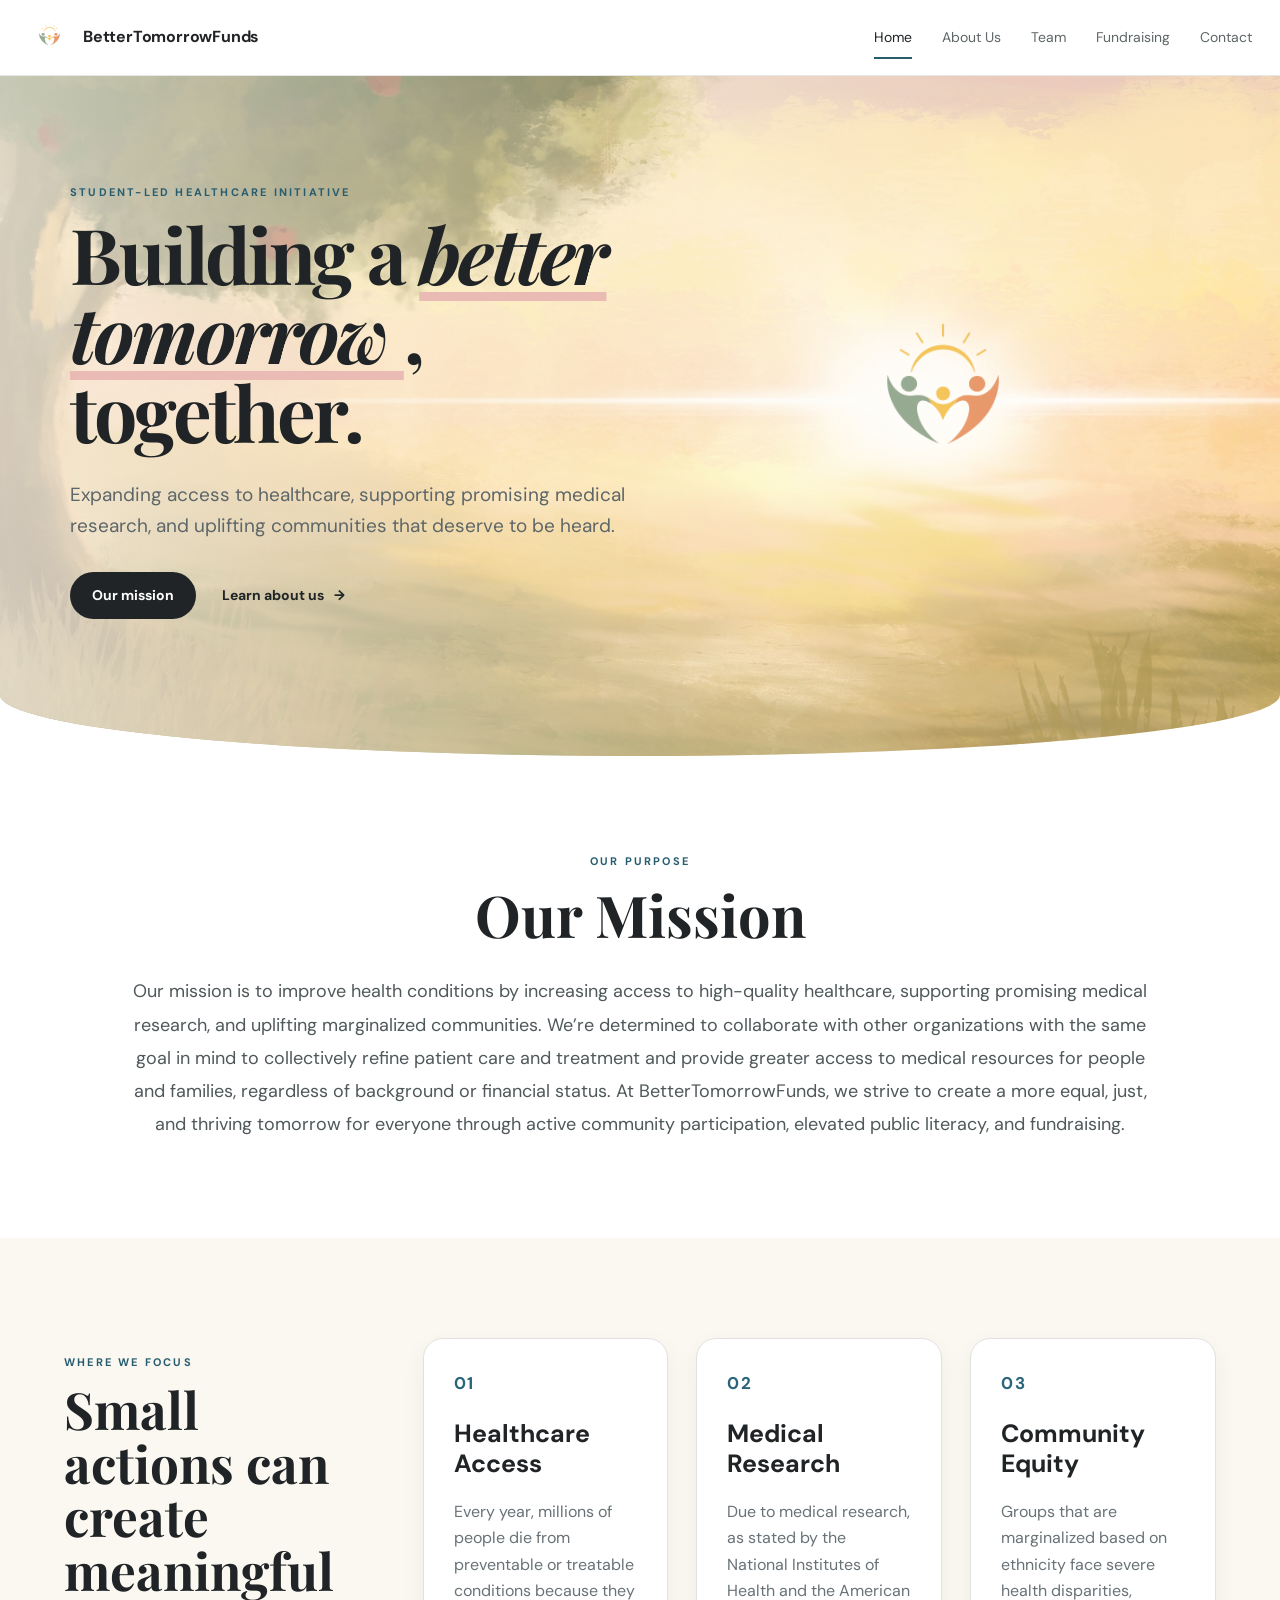
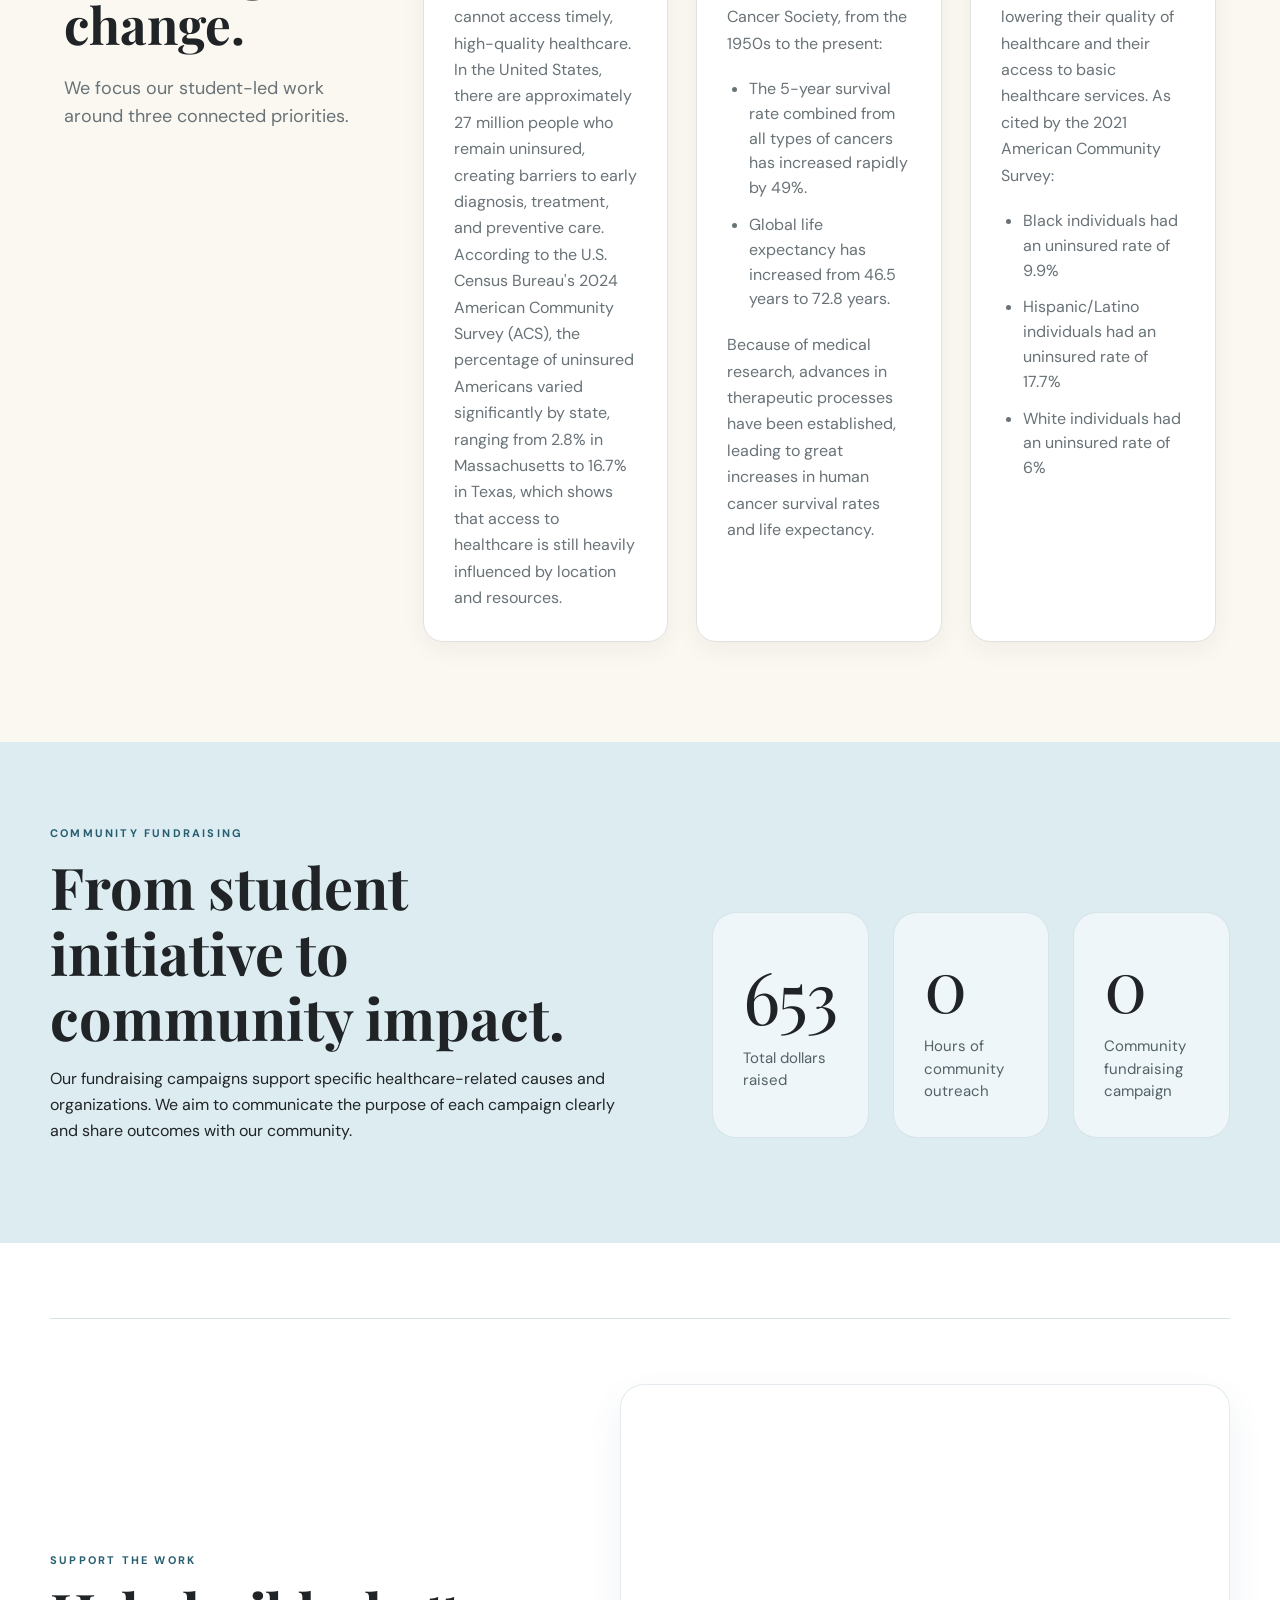
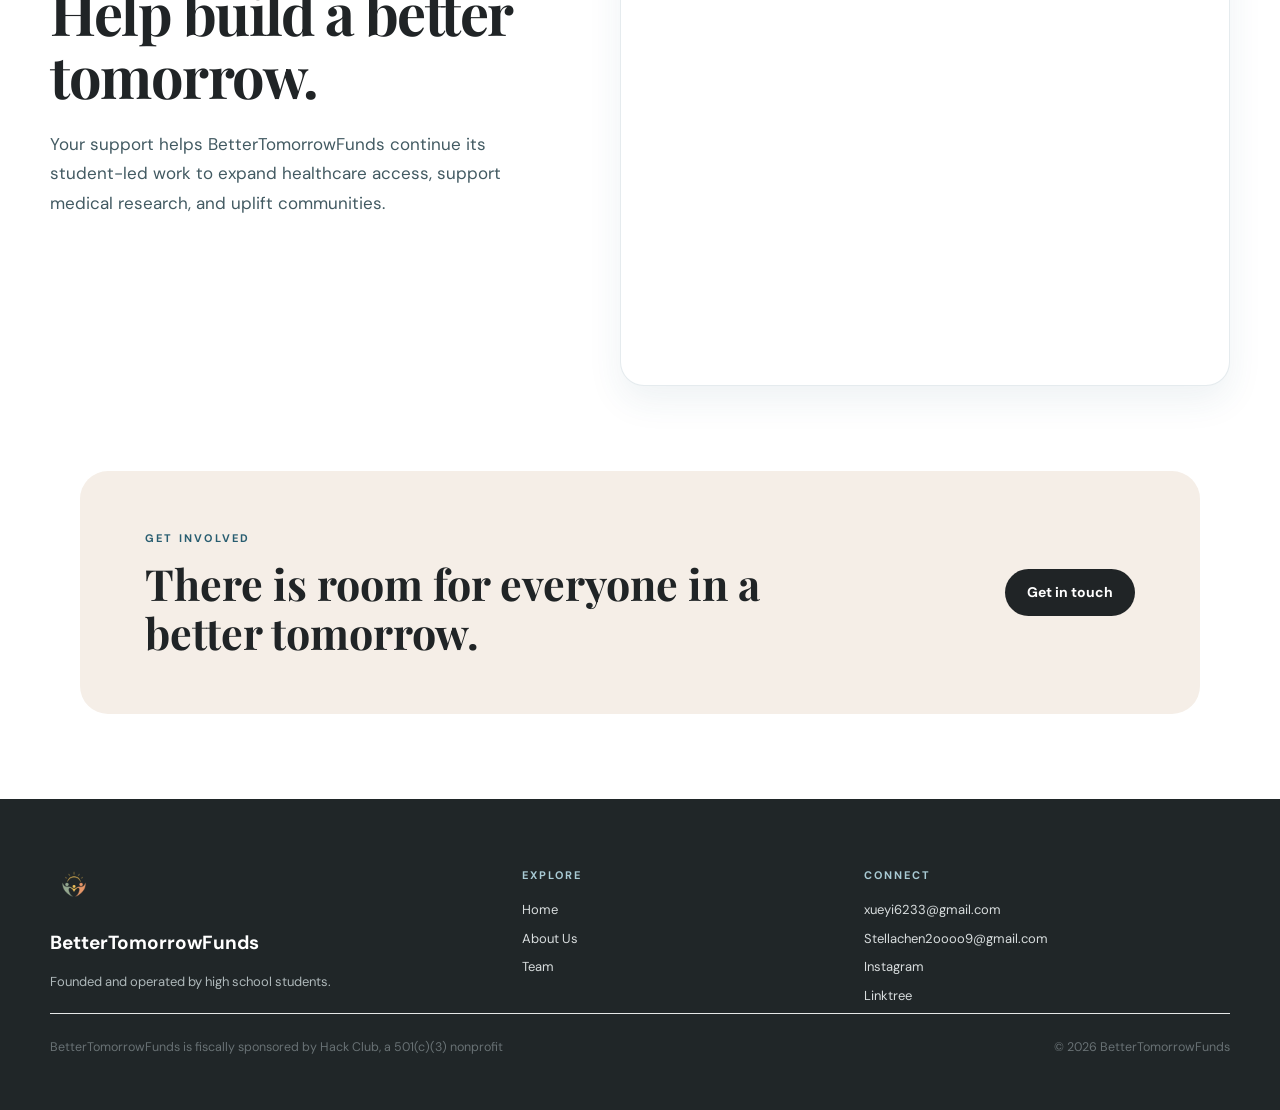
==== index.html @ f4ccc435 "Update index.html" ====
<!doctype html>
<html lang="en">
<head>
<!-- =========================================
     BETTERTOMORROWFUNDS — SEO
     ========================================= -->

<!-- Basic SEO -->
<title>BetterTomorrowFunds | Student-Led Healthcare Initiative</title>

<meta
  name="description"
  content="BetterTomorrowFunds is a student-led healthcare initiative working to expand access to high-quality healthcare, support promising medical research, improve health education, and uplift underserved communities."
>

<meta name="robots" content="index, follow, max-image-preview:large, max-snippet:-1, max-video-preview:-1">

<meta name="author" content="BetterTomorrowFunds">
<meta name="publisher" content="BetterTomorrowFunds">
<meta name="application-name" content="BetterTomorrowFunds">

<link rel="canonical" href="https://bettertomorrowfunds.org/">

<!-- Language -->
<meta http-equiv="content-language" content="en-US">
<meta name="language" content="English">

<!-- =========================================
     OPEN GRAPH
     ========================================= -->

<meta property="og:type" content="website">
<meta property="og:site_name" content="BetterTomorrowFunds">
<meta property="og:title" content="BetterTomorrowFunds | Student-Led Healthcare Initiative">

<meta
  property="og:description"
  content="Expanding access to healthcare, supporting promising medical research, and uplifting communities that deserve to be heard."
>

<meta property="og:url" content="https://bettertomorrowfunds.org/">
<meta property="og:locale" content="en_US">

<!-- If you have a social preview image, replace this with its URL -->
<meta property="og:image" content="https://bettertomorrowfunds.org/og-image.jpg">
<meta property="og:image:alt" content="BetterTomorrowFunds — Student-Led Healthcare Initiative">

<!-- =========================================
     X / TWITTER
     ========================================= -->

<meta name="twitter:card" content="summary_large_image">

<meta
  name="twitter:title"
  content="BetterTomorrowFunds | Student-Led Healthcare Initiative"
>

<meta
  name="twitter:description"
  content="A student-led healthcare initiative expanding access to healthcare, supporting medical research, and uplifting underserved communities."
>

<meta
  name="twitter:image"
  content="https://bettertomorrowfunds.org/og-image.jpg"
>

<meta
  name="twitter:image:alt"
  content="BetterTomorrowFunds — Student-Led Healthcare Initiative"
>

<!-- =========================================
     STRUCTURED DATA — ORGANIZATION
     ========================================= -->

<script type="application/ld+json">
{
  "@context": "https://schema.org",
  "@type": "NGO",
  "@id": "https://bettertomorrowfunds.org/#organization",
  "name": "BetterTomorrowFunds",
  "url": "https://bettertomorrowfunds.org/",
  "description": "BetterTomorrowFunds is a student-led healthcare initiative working to expand access to high-quality healthcare, support promising medical research, improve health education, and uplift underserved communities.",
  "areaServed": "Worldwide",
  "knowsAbout": [
    "Healthcare",
    "Healthcare Access",
    "Medical Research",
    "Health Education",
    "Public Health",
    "Community Health",
    "Health Equity"
  ]
}
</script>

<!-- =========================================
     STRUCTURED DATA — WEBSITE
     ========================================= -->

<script type="application/ld+json">
{
  "@context": "https://schema.org",
  "@type": "WebSite",
  "@id": "https://bettertomorrowfunds.org/#website",
  "name": "BetterTomorrowFunds",
  "url": "https://bettertomorrowfunds.org/",
  "description": "BetterTomorrowFunds — a student-led healthcare initiative.",
  "publisher": {
    "@id": "https://bettertomorrowfunds.org/#organization"
  },
  "inLanguage": "en-US"
}
</script>

<!-- =========================================
     STRUCTURED DATA — WEBPAGE
     ========================================= -->

<script type="application/ld+json">
{
  "@context": "https://schema.org",
  "@type": "WebPage",
  "@id": "https://bettertomorrowfunds.org/#webpage",
  "url": "https://bettertomorrowfunds.org/",
  "name": "BetterTomorrowFunds | Student-Led Healthcare Initiative",
  "description": "BetterTomorrowFunds is a student-led healthcare initiative working to expand access to high-quality healthcare, support promising medical research, improve health education, and uplift underserved communities.",
  "isPartOf": {
    "@id": "https://bettertomorrowfunds.org/#website"
  },
  "about": {
    "@id": "https://bettertomorrowfunds.org/#organization"
  },
  "inLanguage": "en-US"
}
</script>
  <meta charset="utf-8">

  <meta
    name="viewport"
    content="width=device-width,initial-scale=1"
  >

  <title>BetterTomorrowFunds | Home</title>

  <meta
    name="description"
    content="BetterTomorrowFunds is a student-led healthcare initiative improving access to healthcare, supporting medical research, and uplifting underserved communities."
  >

  <link rel="icon" href="assets/logo.png">

  <link
    rel="preconnect"
    href="https://fonts.googleapis.com"
  >

  <link
    rel="preconnect"
    href="https://fonts.googleapis.com"
    crossorigin
  >

  <link
    href="https://fonts.googleapis.com/css2?family=DM+Sans:wght@400;500;600;700&family=Playfair+Display:wght@600;700&display=swap"
    rel="stylesheet"
  >

  <link
    rel="stylesheet"
    href="style.css"
  >

</head>


<body>


<!-- =====================================================
     HEADER
===================================================== -->

<header class="header">

  <div class="nav-shell">

    <a
      class="brand"
      href="index.html"
    >

      <img
        src="assets/logo.png"
        alt="BetterTomorrowFunds logo"
      >

      <span>
        BetterTomorrowFunds
      </span>

    </a>


    <button
      class="menu"
      aria-label="Open menu"
      aria-expanded="false"
    >
      ☰
    </button>


    <nav class="nav">

      <a
        class="active"
        href="index.html"
      >
        Home
      </a>

      <a href="about-us/">
        About Us
      </a>

      <a href="team/">
        Team
      </a>

      <a href="#fundraising">
        Fundraising
      </a>

      <a href="#contact">
        Contact
      </a>

    </nav>

  </div>

</header>



<!-- =====================================================
     MAIN
===================================================== -->

<main>


  <!-- ===================================================
       HERO
  ==================================================== -->

  <section class="home-hero">

    <div class="hero-copy">

      <p class="kicker">
        STUDENT-LED HEALTHCARE INITIATIVE
      </p>

      <h1>

        Building a
        <span>
          better tomorrow
        </span>,
        together.

      </h1>


      <p class="hero-lead">

        Expanding access to healthcare, supporting promising
        medical research, and uplifting communities that
        deserve to be heard.

      </p>


      <div class="hero-actions">

        <a
          class="btn btn-dark"
          href="#mission"
        >
          Our mission
        </a>


        <a
          class="text-link"
          href="about-us/"
        >

          Learn about us

          <span>
            →
          </span>

        </a>

      </div>

    </div>



    <div class="hero-art">

      <img
        src="assets/logo.png"
        alt="BetterTomorrowFunds logo"
      >

    </div>

  </section>



  <!-- ===================================================
       MISSION
  ==================================================== -->

  <section
    id="mission"
    class="mission section"
  >

    <div class="section-heading">

      <p class="kicker">
        OUR PURPOSE
      </p>

      <h2>
        Our Mission
      </h2>

    </div>


    <p class="mission-copy">

      Our mission is to improve health conditions by increasing
      access to high-quality healthcare, supporting promising
      medical research, and uplifting marginalized communities.
      We’re determined to collaborate with other organizations
      with the same goal in mind to collectively refine patient
      care and treatment and provide greater access to medical
      resources for people and families, regardless of background
      or financial status. At BetterTomorrowFunds, we strive to
      create a more equal, just, and thriving tomorrow for
      everyone through active community participation, elevated
      public literacy, and fundraising.

    </p>

  </section>



  <!-- ===================================================
       AREAS OF FOCUS
  ==================================================== -->

  <section class="focus section">


    <div class="focus-intro">

      <p class="kicker">
        WHERE WE FOCUS
      </p>

      <h2>
        Small actions can create meaningful change.
      </h2>

      <p>
        We focus our student-led work around three
        connected priorities.
      </p>

    </div>



    <div class="focus-grid">


      <!-- HEALTHCARE ACCESS -->

      <article class="focus-card">

        <div>

          <span>
            01
          </span>

          <h3>
            Healthcare Access
          </h3>

          <p>

            Every year, millions of people die from preventable
            or treatable conditions because they cannot access
            timely, high-quality healthcare. In the United States,
            there are approximately 27 million people who remain
            uninsured, creating barriers to early diagnosis,
            treatment, and preventive care. According to the
            U.S. Census Bureau's 2024 American Community Survey
            (ACS), the percentage of uninsured Americans varied
            significantly by state, ranging from 2.8% in
            Massachusetts to 16.7% in Texas, which shows that
            access to healthcare is still heavily influenced by
            location and resources.

          </p>

        </div>

      </article>



      <!-- MEDICAL RESEARCH -->

      <article class="focus-card">

        <div>

          <span>
            02
          </span>

          <h3>
            Medical Research
          </h3>

          <p>

            Due to medical research, as stated by the National
            Institutes of Health and the American Cancer Society,
            from the 1950s to the present:

          </p>


          <ul>

            <li>

              The 5-year survival rate combined from all types
              of cancers has increased rapidly by 49%.

            </li>


            <li>

              Global life expectancy has increased from
              46.5 years to 72.8 years.

            </li>

          </ul>


          <p>

            Because of medical research, advances in therapeutic
            processes have been established, leading to great
            increases in human cancer survival rates and life
            expectancy.

          </p>

        </div>

      </article>



      <!-- COMMUNITY EQUITY -->

      <article class="focus-card">

        <div>

          <span>
            03
          </span>

          <h3>
            Community Equity
          </h3>

          <p>

            Groups that are marginalized based on ethnicity face
            severe health disparities, lowering their quality of
            healthcare and their access to basic healthcare
            services. As cited by the 2021 American Community
            Survey:

          </p>


          <ul>

            <li>
              Black individuals had an uninsured rate of 9.9%
            </li>

            <li>
              Hispanic/Latino individuals had an uninsured rate
              of 17.7%
            </li>

            <li>
              White individuals had an uninsured rate of 6%
            </li>

          </ul>

        </div>

      </article>


    </div>

  </section>



  <!-- ===================================================
       FUNDRAISING
  ==================================================== -->

  <section
    id="fundraising"
    class="fundraising"
  >


    <div class="fundraising-inner">


      <!-- FUNDRAISING TEXT -->

      <div class="fundraising-copy">

        <p class="kicker">
          COMMUNITY FUNDRAISING
        </p>


        <h2>
          From student initiative to community impact.
        </h2>


        <p>

          Our fundraising campaigns support specific
          healthcare-related causes and organizations. We aim to
          communicate the purpose of each campaign clearly and
          share outcomes with our community.

        </p>

      </div>



      <!-- FUNDRAISING STATS -->

      <div class="fundraising-stats">


        <!-- =================================================
             STAT 1
        ================================================== -->

        <div class="fundraising-stat">

          <div class="stat-number">

            <span
              class="counter"
              data-target="820"
              data-decimals="0"
            >
              0
            </span>

          </div>


          <p>
            Total dollars raised
          </p>

        </div>



        <!-- =================================================
             STAT 2
        ================================================== -->

        <div class="fundraising-stat">

          <div class="stat-number">

            <span
              class="counter"
              data-target="13.5"
              data-decimals="1"
            >
              0
            </span>

          </div>


          <p>
            Hours of community outreach
          </p>

        </div>



        <!-- =================================================
             STAT 3
        ================================================== -->

        <div class="fundraising-stat">

          <div class="stat-number">

            <span
              class="counter"
              data-target="2"
              data-decimals="0"
            >
              0
            </span>

          </div>


          <p>
            Community fundraising campaign
          </p>

        </div>


      </div>

    </div>

      </section>
    <div class="donation-area">
    
      <div class="donation-copy">
    
        <p class="kicker">
          SUPPORT THE WORK
        </p>
    
        <h2>
          Help build a better tomorrow.
        </h2>
    
        <p>
          Your support helps BetterTomorrowFunds continue its
          student-led work to expand healthcare access, support
          medical research, and uplift communities.
        </p>
    
      </div>
    
      <div class="donation-frame">
    
        <iframe
          src="https://hcb.hackclub.com/donations/start/bettertomorrowfunds"
          name="donateFrame"
          title="Donate to BetterTomorrowFunds"
          scrolling="yes"
          frameborder="0"
          allowfullscreen
        ></iframe>
    
      </div>
    
    </div>


  <!-- ===================================================
       GET INVOLVED
  ==================================================== -->

  <section class="closing section">

    <div class="closing-box">


      <div>

        <p class="kicker">
          GET INVOLVED
        </p>


        <h2>
          There is room for everyone in a better tomorrow.
        </h2>

      </div>


      <a
        class="btn btn-dark"
        href="mailto:xueyi6233@gmail.com"
      >
        Get in touch
      </a>


    </div>

  </section>


</main>



<!-- =====================================================
     FOOTER
===================================================== -->

<footer
  id="contact"
  class="footer"
>


  <div class="footer-top">


    <!-- BRAND -->

    <div class="footer-brand">

      <img
        src="assets/logo.png"
        alt="BetterTomorrowFunds logo"
      >


      <h3>
        BetterTomorrowFunds
      </h3>


      <p>
        Founded and operated by high school students.
      </p>

    </div>



    <!-- EXPLORE -->

    <div>

      <h4>
        Explore
      </h4>


      <a href="index.html">
        Home
      </a>


      <a href="about-us/">
        About Us
      </a>


      <a href="team/">
        Team
      </a>

    </div>



    <!-- CONNECT -->

    <div>

      <h4>
        Connect
      </h4>


      <a href="mailto:xueyi6233@gmail.com">
        xueyi6233@gmail.com
      </a>


      <a href="mailto:Stellachen2oooo9@gmail.com">
        Stellachen2oooo9@gmail.com
      </a>


      <a
        href="https://www.instagram.com/bettertomorrowfunds/"
        target="_blank"
        rel="noopener"
      >
        Instagram
      </a>


      <a
        href="https://linktr.ee/BetterTomorrowFunds"
        target="_blank"
        rel="noopener"
      >
        Linktree
      </a>

    </div>


  </div>



  <!-- FOOTER BOTTOM -->

  <div class="footer-bottom">


    <p>

      BetterTomorrowFunds is fiscally sponsored by Hack Club, a 501(c)(3) nonprofit

    </p>


    <span>

      © <span id="year"></span>
      BetterTomorrowFunds

    </span>


  </div>

</footer>



<script src="script.js"></script>


</body>
</html>
---- style.css ----
/* =========================================================
   BETTER TOMORROW FUNDS
   MAIN SITE STYLES
   ========================================================= */

* {
  box-sizing: border-box;
}

html {
  scroll-behavior: smooth;
}

body {
  margin: 0;
  color: #202426;
  background: #fff;
  font-family: "DM Sans", Arial, sans-serif;
  line-height: 1.65;
}

a {
  color: inherit;
}

img {
  max-width: 100%;
  display: block;
}

:root {
  --ink: #202426;
  --blue: #dcecf1;
  --blue2: #4f879a;
  --blue3: #285d70;
  --cream: #faf8f1;
  --pink: #eabbb4;
  --yellow: #efe18a;
  --line: #e5e8e8;
  --muted: #687174;
  --max: 1180px;
}


/* =========================================================
   HEADER
   ========================================================= */

.header {
  height: 76px;
  background: rgba(255, 255, 255, 0.97);
  border-bottom: 1px solid var(--line);
  position: sticky;
  top: 0;
  z-index: 20;
  backdrop-filter: blur(10px);
}

.nav-shell {
  max-width: 1280px;
  height: 100%;
  margin: auto;
  padding: 0 28px;
  display: flex;
  align-items: center;
  justify-content: space-between;
}

.brand {
  text-decoration: none;
  display: flex;
  align-items: center;
  gap: 12px;
  font-weight: 700;
  letter-spacing: -0.2px;
}

.brand img {
  width: 43px;
  height: 43px;
  object-fit: contain;
}

.nav {
  display: flex;
  gap: 30px;
  align-items: center;
}

.nav a {
  text-decoration: none;
  font-size: 14px;
  color: #5e6668;
  padding: 28px 0;
  position: relative;
}

.nav a:hover,
.nav a.active {
  color: var(--ink);
}

.nav a.active:after {
  content: "";
  position: absolute;
  left: 0;
  right: 0;
  bottom: 18px;
  height: 2px;
  background: var(--blue3);
}

.menu {
  display: none;
  border: 0;
  background: transparent;
  font-size: 25px;
}


/* =========================================================
   GENERAL SECTIONS
   ========================================================= */

.section {
  max-width: var(--max);
  margin: auto;
  padding: 96px 30px;
}

.kicker {
  font-size: 11px;
  letter-spacing: 2.2px;
  font-weight: 700;
  color: var(--blue3);
  margin: 0 0 12px;
}


/* =========================================================
   HOMEPAGE HERO
   FULL-WIDTH IMAGE BACKGROUND + CURVED BOTTOM
   ========================================================= */

.home-hero {
  width: 100%;
  max-width: none;
  margin: 0;

  min-height: 680px;

  padding: 105px max(30px, calc((100vw - 1280px) / 2 + 70px)) 135px;

  display: grid;
  grid-template-columns: 1.02fr 0.98fr;

  align-items: center;
  gap: 50px;

  position: relative;
  overflow: hidden;

  background-color: #e9dcae;
  background-image: url("assets/IMG_2984.JPG");
  background-size: cover;
  background-position: center 42%;
  background-repeat: no-repeat;
  background-attachment: scroll;

  border-radius:
    0 0 50% 50% /
    0 0 9% 9%;

  opacity: 0;
  transform: translateY(30px);

  animation:
    homeHeroReveal 1s cubic-bezier(0.22, 1, 0.36, 1)
    forwards;
}

.home-hero::before {
  content: "";

  position: absolute;
  inset: 0;

  background:
    linear-gradient(
      90deg,
      rgba(250, 248, 241, 0.72) 0%,
      rgba(250, 248, 241, 0.40) 43%,
      rgba(250, 248, 241, 0.08) 76%,
      rgba(250, 248, 241, 0.02) 100%
    );

  pointer-events: none;
  z-index: 0;
}

.home-hero > * {
  position: relative;
  z-index: 1;
}

.hero-copy h1 {
  font-family: "Playfair Display", Georgia, serif;
  font-size: clamp(52px, 6vw, 82px);
  line-height: 1.03;
  letter-spacing: -2.8px;
  margin: 0;
  max-width: 720px;
}

.hero-copy h1 span {
  font-style: italic;
  text-decoration: underline;
  text-decoration-color: var(--pink);
  text-decoration-thickness: 9px;
  text-underline-offset: 7px;
}

.hero-lead {
  font-size: 19px;
  color: #5d6668;
  max-width: 620px;
  margin: 28px 0 30px;
}

.hero-actions {
  display: flex;
  gap: 26px;
  align-items: center;
}

.btn {
  display: inline-block;
  text-decoration: none;
  border-radius: 999px;
  padding: 12px 22px;
  font-size: 14px;
  font-weight: 700;

  transition:
    transform 0.25s ease,
    background 0.25s ease,
    box-shadow 0.25s ease;
}

.btn-dark {
  background: var(--ink);
  color: #fff;
}

.btn-dark:hover {
  transform: translateY(-3px);
  background: #000;

  box-shadow:
    0 10px 25px rgba(0, 0, 0, 0.15);
}

.text-link {
  text-decoration: none;
  font-size: 14px;
  font-weight: 700;
  transition: opacity 0.2s ease;
}

.text-link:hover {
  opacity: 0.65;
}

.text-link span {
  margin-left: 7px;
}


/* =========================================================
   HOMEPAGE HERO LOGO
   ========================================================= */

.hero-art {
  height: 420px;
  position: relative;

  background: transparent;

  border-radius: 0;
  overflow: visible;

  display: flex;
  align-items: center;
  justify-content: center;

  animation:
    heroArtReveal 1.2s cubic-bezier(0.22, 1, 0.36, 1)
    0.15s both;
}

.hero-art img {
  width: 230px;
  height: 230px;
  object-fit: contain;

  animation:
    logoFloat 5s ease-in-out infinite,
    logoReveal 1.2s cubic-bezier(0.22, 1, 0.36, 1)
    0.35s both;
}


/* =========================================================
   MISSION
   ========================================================= */

.mission {
  text-align: center;
}

.section-heading h2,
.focus h2,
.fundraising h2,
.closing h2,
.logo-meaning h2,
.transparency h2,
.team-card h2 {
  font-family: "Playfair Display", Georgia, serif;
  line-height: 1.13;
  font-size: clamp(39px, 4.5vw, 58px);
  margin: 0;
}

.mission-copy {
  max-width: 1030px;
  margin: 28px auto 0;
  font-size: 18px;
  line-height: 1.85;
  color: #4f585a;
}


/* =========================================================
   HOMEPAGE SCROLL REVEAL
   ========================================================= */

.home-page .mission,
.home-page .focus-intro,
.home-page .focus-card,
.home-page .fundraising,
.home-page .closing {
  opacity: 0;
  transform: translateY(45px);

  transition:
    opacity 0.9s ease,
    transform 0.9s cubic-bezier(0.22, 1, 0.36, 1);
}

.home-page .mission.visible,
.home-page .focus-intro.visible,
.home-page .focus-card.visible,
.home-page .fundraising.visible,
.home-page .closing.visible {
  opacity: 1;
  transform: translateY(0);
}


/* =========================================================
   WHERE WE FOCUS
   ========================================================= */

.focus {
  max-width: none;
  background: var(--cream);

  display: grid;
  grid-template-columns: 0.8fr 2.2fr;
  gap: 70px;
  align-items: start;

  padding: 100px 5vw;
}

.focus-intro {
  max-width: 360px;
  padding-top: 15px;
}

.focus-intro h2 {
  margin: 12px 0 22px;

  font-family: "Playfair Display", serif;

  font-size: clamp(42px, 4vw, 64px);

  line-height: 1.05;

  color: #202426;
}

.focus-intro p:last-child {
  font-size: 18px;
  line-height: 1.6;
  color: #687277;
}


/* =========================================================
   THREE HORIZONTAL CARDS
   ========================================================= */

.focus-grid {
  display: grid;

  grid-template-columns:
    repeat(3, minmax(0, 1fr));

  gap: 28px;

  width: 100%;
}

.focus-card {
  background: #ffffff;

  border: 1px solid #e1e2df;

  border-radius: 20px;

  padding: 30px;

  min-height: 500px;

  box-shadow:
    0 8px 25px rgba(30, 40, 45, 0.05);

  transition:
    transform 0.35s ease,
    box-shadow 0.35s ease;
}

.focus-card:hover {
  transform: translateY(-7px);

  box-shadow:
    0 18px 40px rgba(30, 40, 45, 0.1);
}

.focus-card > div {
  height: 100%;
}

.focus-card > div > span {
  display: block;

  margin-bottom: 22px;

  font-size: 17px;

  font-weight: 700;

  letter-spacing: 0.08em;

  color: #28657a;
}

.focus-card h3 {
  margin: 0 0 20px;

  font-size: 25px;

  line-height: 1.2;

  color: #202426;
}

.focus-card p {
  margin: 0;

  font-size: 16px;

  line-height: 1.65;

  color: #687277;
}

.focus-card ul {
  margin: 20px 0;

  padding-left: 22px;
}

.focus-card li {
  margin-bottom: 12px;

  font-size: 16px;

  line-height: 1.55;

  color: #687277;
}


/* =========================================================
   FUNDRAISING
   ========================================================= */

.fundraising {
  background: var(--blue);

  padding: 82px 30px;

  position: relative;
  overflow: hidden;
}

.fundraising-inner {
  max-width: 1180px;

  margin: auto;

  display: grid;

  grid-template-columns: 1.05fr 0.95fr;

  gap: 90px;

  align-items: center;
}

.fundraising h2 {
  max-width: 650px;
}

.fundraising-inner > p {
  font-size: 18px;

  color: #425a62;

  max-width: 560px;
}


/* =========================================================
   FUNDRAISING STATS
   ========================================================= */

.fundraising-stats {
  max-width: 1180px;

  margin: 65px auto 0;

  display: grid;

  grid-template-columns:
    repeat(3, minmax(0, 1fr));

  gap: 24px;

  opacity: 1;
  transform: none;
}


/* =========================================================
   INDIVIDUAL FUNDRAISING STAT
   ========================================================= */

.fundraising-stat {
  background: rgba(255, 255, 255, 0.55);

  border: 1px solid rgba(40, 93, 112, 0.12);

  border-radius: 24px;

  padding: 34px 30px;

  min-width: 0;
  min-height: 170px;

  display: flex;
  flex-direction: column;
  justify-content: center;

  opacity: 1;
  transform: translateY(0);

  transition:
    opacity 0.8s ease,
    transform 0.8s cubic-bezier(0.22, 1, 0.36, 1),
    background 0.3s ease,
    box-shadow 0.3s ease;
}

.fundraising-stat:hover {
  transform: translateY(-5px);

  background: rgba(255, 255, 255, 0.82);

  box-shadow:
    0 15px 35px rgba(40, 93, 112, 0.08);
}


/* =========================================================
   FUNDRAISING STAT REVEAL
   ========================================================= */

.fundraising.visible .fundraising-stats {
  opacity: 1;
  transform: translateY(0);
}

.fundraising.visible .fundraising-stat:nth-child(1) {
  transition-delay: 0.05s;
}

.fundraising.visible .fundraising-stat:nth-child(2) {
  transition-delay: 0.15s;
}

.fundraising.visible .fundraising-stat:nth-child(3) {
  transition-delay: 0.25s;
}


/* =========================================================
   FUNDRAISING NUMBER
   ========================================================= */

.stat-number {
  display: block;

  font-family:
    "Playfair Display",
    Georgia,
    serif;

  font-size:
    clamp(48px, 6vw, 72px);

  line-height: 1;

  letter-spacing: -2px;

  color: var(--ink);

  margin-bottom: 16px;

  font-variant-numeric: tabular-nums;
}


/* =========================================================
   FUNDRAISING LABEL
   ========================================================= */

.fundraising-stat p {
  margin: 0;

  max-width: 230px;

  font-size: 15px;

  line-height: 1.5;

  color: #526267;
}


/* =========================================================
   CLOSING
   ========================================================= */

.closing {
  padding-top: 85px;

  padding-bottom: 85px;
}

.closing-box {
  background: #f5eee7;

  border-radius: 28px;

  padding: 58px 65px;

  display: flex;

  justify-content: space-between;

  align-items: center;

  gap: 40px;
}

.closing h2 {
  font-size: 43px;

  max-width: 730px;
}


/* =========================================================
   FOOTER
   ========================================================= */

.footer {
  background: #202628;

  color: #fff;

  padding: 65px 30px 25px;
}

.footer-top {
  max-width: 1180px;

  margin: auto;

  display: grid;

  grid-template-columns:
    1.5fr 1fr 1.4fr;

  gap: 80px;
}

.footer-brand img {
  width: 48px;

  height: 48px;

  object-fit: contain;

  margin-bottom: 15px;
}

.footer h3 {
  font-size: 19px;

  margin: 0 0 5px;
}

.footer h4 {
  font-size: 11px;

  letter-spacing: 2px;

  text-transform: uppercase;

  color: #a9cbd5;

  margin: 2px 0 15px;
}

.footer p {
  color: #aeb8ba;

  font-size: 13px;

  max-width: 380px;
}

.footer a {
  display: block;

  text-decoration: none;

  color: #d8ddde;

  font-size: 13px;

  margin: 7px 0;
}

.footer a:hover {
  color: #fff;
}

/* =========================
   FOOTER BOTTOM
========================= */

.footer-bottom {
  width: 100%;
  max-width: var(--max);
  margin: 0 auto;
  padding: 24px 0 28px;
  border-top: 1px solid var(--line);

  display: flex;
  align-items: center;
  justify-content: space-between;
  gap: 24px;
}

.footer-bottom p,
.footer-bottom span {
  margin: 0;
  color: var(--muted);
  font-size: 0.78rem;
  line-height: 1.5;
}

.footer-bottom p {
  max-width: 600px;
}

.footer-bottom > span {
  text-align: right;
  white-space: nowrap;
}


/* =========================
   MOBILE
========================= */

@media (max-width: 700px) {
  .footer-bottom {
    flex-direction: column;
    align-items: center;
    text-align: center;
    gap: 10px;
    padding: 22px 20px 26px;
  }

  .footer-bottom p {
    max-width: 100%;
  }

  .footer-bottom > span {
    text-align: center;
    white-space: normal;
  }
}


/* =========================================================
   ABOUT US
   ========================================================= */

.about-heading {
  max-width: 1180px;

  margin: auto;

  min-height: 350px;

  padding: 75px 30px;

  display: flex;

  justify-content: space-between;

  align-items: center;

  background: var(--blue);

  border-radius:
    0 0 34px 34px;
}

.about-heading h1 {
  font-family:
    "Playfair Display",
    Georgia,
    serif;

  font-size:
    clamp(48px, 6vw, 76px);

  line-height: 1.05;

  margin: 0;

  max-width: 700px;
}

.about-heading img {
  width: 190px;

  height: 190px;

  object-fit: contain;

  margin-right: 70px;
}

.about-intro {
  text-align: center;

  padding-top: 82px;

  padding-bottom: 82px;
}

.about-intro p {
  font-size: 21px;

  line-height: 1.8;

  max-width: 920px;

  margin: auto;
}

.logo-meaning {
  max-width: none;

  background: var(--cream);

  display: grid;

  grid-template-columns:
    440px 1fr;

  gap: 90px;

  align-items: center;

  padding-left:
    max(30px, calc((100vw - 1120px) / 2));

  padding-right:
    max(30px, calc((100vw - 1120px) / 2));
}

.logo-display {
  height: 400px;

  background: #fff;

  border-radius: 28px;

  display: grid;

  place-items: center;

  border: 1px solid #e9e7df;
}

.logo-display img {
  width: 250px;

  height: 250px;

  object-fit: contain;
}

.logo-meaning > div:last-child {
  max-width: 650px;
}

.logo-meaning p:last-child,
.transparency p {
  font-size: 17px;

  line-height: 1.85;

  color: #515a5c;
}

.transparency {
  max-width: 950px;
}

.transparency-label {
  display: inline-block;

  padding: 7px 13px;

  background: var(--pink);

  font-size: 10px;

  font-weight: 700;

  letter-spacing: 1.7px;

  margin-bottom: 15px;
}

.transparency p {
  max-width: 850px;
}


/* =========================================================
   TEAM
   ========================================================= */

.team {
  max-width: 950px;
}

.team-card {
  text-align: center;

  background: var(--cream);

  border-radius: 30px;

  padding: 70px 40px;
}

.team-card img {
  width: 120px;

  height: 120px;

  object-fit: contain;

  margin: 0 auto 20px;
}

.team-card p:not(.kicker) {
  max-width: 700px;

  margin: 20px auto;

  color: #5e6668;

  font-size: 18px;
}

.team-card .btn {
  margin-top: 10px;
}


/* =========================================================
   HOMEPAGE ANIMATIONS
   ========================================================= */

@keyframes homeHeroReveal {

  from {
    opacity: 0;

    transform: translateY(30px);
  }

  to {
    opacity: 1;

    transform: translateY(0);
  }

}

@keyframes heroArtReveal {

  from {
    opacity: 0;

    transform: scale(0.94);
  }

  to {
    opacity: 1;

    transform: scale(1);
  }

}

@keyframes logoReveal {

  from {
    opacity: 0;

    transform: scale(0.8);
  }

  to {
    opacity: 1;

    transform: scale(1);
  }

}

@keyframes logoFloat {

  0%,
  100% {
    transform: translateY(0);
  }

  50% {
    transform: translateY(-10px);
  }

}


/* =========================================================
   TABLET
   ========================================================= */

@media (max-width: 1050px) {

  .nav {
    display: none;

    position: absolute;

    left: 0;
    right: 0;

    top: 75px;

    background: #fff;

    padding:
      15px 25px 25px;

    box-shadow:
      0 15px 30px
      rgba(0, 0, 0, 0.08);

    flex-direction: column;

    align-items: flex-start;

    gap: 0;
  }

  .nav.open {
    display: flex;
  }

  .nav a {
    padding: 10px 0;
  }

  .nav a.active:after {
    bottom: 3px;
  }

  .menu {
    display: block;
  }


  .home-hero {
    grid-template-columns: 1fr;

    min-height: 720px;

    padding:
      80px 35px 125px;

    background-position: 44% center;
    background-size: cover;

    border-radius:
      0 0 50% 50% /
      0 0 7% 7%;
  }

  .home-hero::before {
    background:
      linear-gradient(
        180deg,
        rgba(250, 248, 241, 0.62) 0%,
        rgba(250, 248, 241, 0.30) 55%,
        rgba(250, 248, 241, 0.08) 100%
      );
  }

  .hero-art {
    height: 300px;
  }


  .focus {
    grid-template-columns: 1fr;

    gap: 45px;
  }

  .focus-intro {
    max-width: 600px;
  }

  .focus-grid {
    grid-template-columns:
      repeat(3, minmax(0, 1fr));
  }


  .fundraising-inner {
    grid-template-columns: 1fr;

    gap: 20px;
  }


  .fundraising-stats {
    margin-top: 55px;
  }


  .logo-meaning {
    grid-template-columns: 1fr;

    gap: 45px;
  }

  .logo-display {
    height: 330px;
  }

  .about-heading img {
    margin-right: 0;
  }


  .footer-top {
    grid-template-columns:
      1fr 1fr;

    gap: 45px;
  }

  .footer-brand {
    grid-column: 1 / -1;
  }

}


/* =========================================================
   MOBILE
   ========================================================= */

@media (max-width: 750px) {

  .focus {
    padding:
      75px 6vw;
  }

  .focus-grid {
    grid-template-columns: 1fr;

    gap: 20px;
  }

  .focus-card {
    min-height: auto;
  }


  .fundraising-stats {
    grid-template-columns: 1fr;

    gap: 0;

    margin-top: 45px;

    padding-top: 0;

    border-top: none;
  }

  .fundraising-stat {
    padding: 30px 0;

    border-right: none;

    border-bottom:
      1px solid rgba(40, 93, 112, 0.18);
  }

  .fundraising-stat:first-child {
    padding-top: 0;
  }

  .fundraising-stat:last-child {
    padding-bottom: 0;

    border-bottom: none;
  }

  .stat-number {
    font-size: 58px;
  }

}


/* =========================================================
   SMALL MOBILE
   ========================================================= */

@media (max-width: 600px) {

  .header {
    height: 68px;
  }

  .nav {
    top: 67px;
  }

  .nav-shell {
    padding:
      0 20px;
  }

  .brand {
    gap: 9px;
  }

  .brand img {
    width: 38px;

    height: 38px;
  }

  .brand span {
    font-size: 14px;
  }


  .home-hero {
    min-height: 720px;

    padding:
      65px 22px 125px;

    gap: 25px;

    background-position:
      40% center;
    background-size: cover;

    border-radius:
      0 0 50% 50% /
      0 0 5% 5%;
  }

  .home-hero::before {
    background:
      linear-gradient(
        180deg,
        rgba(250, 248, 241, 0.72) 0%,
        rgba(250, 248, 241, 0.42) 55%,
        rgba(250, 248, 241, 0.12) 100%
      );
  }

  .hero-copy h1 {
    font-size: 50px;
  }

  .hero-lead {
    font-size: 16px;
  }

  .hero-art {
    height: 250px;

    border-radius: 0;
  }

  .hero-art img {
    width: 180px;

    height: 180px;
  }


  .section {
    padding:
      68px 22px;
  }

  .mission-copy {
    font-size: 16px;
  }


  .focus {
    padding-left: 22px;

    padding-right: 22px;
  }

  .focus-grid {
    grid-template-columns: 1fr;
  }

  .focus-card {
    min-height: auto;
  }


  .fundraising {
    padding:
      68px 22px;
  }

  .fundraising-inner {
    gap: 18px;
  }

  .fundraising-stats {
    margin-top: 40px;
  }

  .stat-number {
    font-size: 52px;
  }

  .fundraising-stat p {
    font-size: 13px;
  }


  .closing-box {
    padding:
      38px 28px;

    display: block;
  }

  .closing h2 {
    font-size: 36px;
  }


  .about-heading {
    min-height: 300px;

    padding:
      55px 22px;
  }

  .about-heading img {
    width: 100px;

    height: 100px;
  }


  .about-intro p {
    font-size: 17px;
  }


  .logo-meaning {
    padding-left: 22px;

    padding-right: 22px;
  }

  .logo-display {
    height: 280px;
  }

  .logo-display img {
    width: 180px;

    height: 180px;
  }


  .footer-top {
    grid-template-columns: 1fr;

    gap: 35px;
  }

  .footer-bottom {
    display: block;
  }

  .footer-bottom span {
    display: block;

    margin-top: 12px;
  }


  .hero-actions {
    flex-wrap: wrap;
  }

}


/* =========================================================
   TEAM PAGE
   ========================================================= */


/* =========================================================
   TEAM HERO
   ========================================================= */

.team-hero {
  max-width: 1180px;
  min-height: 410px;
  margin: 0 auto;

  padding: 75px 65px;

  display: grid;
  grid-template-columns: 1.5fr 0.8fr;
  align-items: center;
  gap: 60px;

  background: var(--blue);

  border-radius: 0 0 34px 34px;
}

.team-hero-content {
  max-width: 680px;
}

.team-hero h1 {
  font-family: "Playfair Display", Georgia, serif;

  font-size: clamp(52px, 6vw, 76px);

  line-height: 1.05;

  letter-spacing: -2px;

  margin: 0 0 25px;
}

.team-hero-content > p:last-child {
  max-width: 650px;

  margin: 0;

  font-size: 19px;

  line-height: 1.75;

  color: #4f5d61;
}

.team-hero-art {
  height: 260px;

  display: flex;

  align-items: center;

  justify-content: center;
}

.team-hero-art img {
  width: 200px;
  height: 200px;

  object-fit: contain;
}


/* =========================================================
   TEAM MEMBERS SECTION
   ========================================================= */

.team-members {
  max-width: 1180px;

  padding-top: 100px;
  padding-bottom: 100px;
}

.team-members-heading {
  max-width: 650px;

  margin-bottom: 55px;
}

.team-members-heading h2 {
  font-family: "Playfair Display", Georgia, serif;

  font-size: clamp(40px, 4.5vw, 58px);

  line-height: 1.1;

  letter-spacing: -1.5px;

  margin: 0;
}


/* =========================================================
   TEAM GRID
   ========================================================= */

.team-grid {
  display: grid;

  grid-template-columns: repeat(2, minmax(0, 1fr));

  gap: 30px;
}


/* =========================================================
   TEAM MEMBER CARD
   ========================================================= */

.team-member {
  background: var(--cream);

  border: 1px solid #e7e5dd;

  border-radius: 26px;

  overflow: hidden;

  transition:
    transform 0.3s ease,
    box-shadow 0.3s ease;
}

.team-member:hover {
  transform: translateY(-6px);

  box-shadow:
    0 18px 40px rgba(30, 40, 45, 0.09);
}


/* =========================================================
   TEAM MEMBER PHOTO
   ========================================================= */

.team-member-photo {
  width: 100%;

  height: 390px;

  background: var(--blue);

  overflow: hidden;
}

.team-member-photo img {
  width: 100%;
  height: 100%;

  object-fit: cover;

  transition: transform 0.45s ease;
}

.team-member:hover .team-member-photo img {
  transform: scale(1.025);
}


/* =========================================================
   TEAM MEMBER INFORMATION
   ========================================================= */

.team-member-info {
  padding: 28px 30px 32px;
}

.team-member-info h3 {
  font-family: "Playfair Display", Georgia, serif;

  font-size: 31px;

  line-height: 1.15;

  margin: 0 0 8px;

  color: var(--ink);
}

.team-member-role {
  margin: 0;

  font-size: 13px;

  font-weight: 700;

  letter-spacing: 1.4px;

  text-transform: uppercase;

  color: var(--blue3);
}


/* =========================================================
   TEAM CLOSING
   ========================================================= */

.team-closing {
  padding-top: 0;
}

.team-closing-box {
  background: #f5eee7;

  border-radius: 28px;

  padding: 60px 65px;

  text-align: center;
}

.team-closing-box h2 {
  max-width: 800px;

  margin: 0 auto;

  font-family: "Playfair Display", Georgia, serif;

  font-size: clamp(35px, 4vw, 52px);

  line-height: 1.15;

  letter-spacing: -1px;
}


/* =========================================================
   TEAM PAGE TABLET
   ========================================================= */

@media (max-width: 900px) {

  .team-hero {
    grid-template-columns: 1fr;

    padding: 65px 45px;

    gap: 20px;
  }

  .team-hero-art {
    height: 180px;
  }

  .team-hero-art img {
    width: 150px;
    height: 150px;
  }

}


/* =========================================================
   TEAM PAGE MOBILE
   ========================================================= */

@media (max-width: 650px) {

  .team-hero {
    min-height: 0;

    padding: 55px 22px 45px;

    border-radius: 0 0 28px 28px;
  }

  .team-hero h1 {
    font-size: 52px;

    letter-spacing: -1.5px;
  }

  .team-hero-content > p:last-child {
    font-size: 16px;
  }

  .team-hero-art {
    height: 140px;
  }

  .team-hero-art img {
    width: 120px;
    height: 120px;
  }

  .team-members {
    padding-top: 70px;
    padding-bottom: 70px;
  }

  .team-members-heading {
    margin-bottom: 35px;
  }

  .team-grid {
    grid-template-columns: 1fr;

    gap: 22px;
  }

  .team-member-photo {
    height: 360px;
  }

  .team-member-info {
    padding: 24px;
  }

  .team-member-info h3 {
    font-size: 28px;
  }

  .team-closing-box {
    padding: 42px 25px;
  }

}


/* =========================================================
   TEAM PAGE REDUCED MOTION
   ========================================================= */

@media (prefers-reduced-motion: reduce) {

  .team-member,
  .team-member-photo img {
    transition: none;
  }

}


/* =========================================================
   ACCESSIBILITY
   ========================================================= */

@media (prefers-reduced-motion: reduce) {

  html {
    scroll-behavior: auto;
  }

  *,
  *::before,
  *::after {
    animation-duration: 0.01ms !important;

    animation-iteration-count: 1 !important;

    transition-duration: 0.01ms !important;
  }

  .home-page .mission,
  .home-page .focus-intro,
  .home-page .focus-card,
  .home-page .fundraising,
  .home-page .closing {
    opacity: 1;

    transform: none;
  }

}


/* =========================================================
   MOBILE OVERFLOW FIX
   ABOUT US + ALL PAGES
   ========================================================= */

html,
body {
  width: 100%;
  max-width: 100%;
  overflow-x: hidden;
}


/* =========================================================
   ABOUT US — MOBILE
   ========================================================= */

@media (max-width: 750px) {

  .about-heading,
  .about-intro,
  .logo-meaning,
  .transparency,
  .team,
  .team-members {
    width: 100%;
    max-width: 100%;
  }


  /* ABOUT HEADING */

  .about-heading {
    min-height: auto;
    padding: 55px 22px;
    display: flex;
    flex-direction: column;
    align-items: flex-start;
    justify-content: center;
    gap: 30px;
    overflow: hidden;
  }

  .about-heading > div {
    width: 100%;
    max-width: 100%;
    min-width: 0;
  }

  .about-heading h1 {
    width: 100%;
    max-width: 100%;
    font-size: clamp(46px, 12vw, 64px);
    overflow-wrap: break-word;
    word-break: normal;
  }

  .about-heading img {
    width: 110px;
    height: 110px;
    margin: 0;
    align-self: center;
  }


  /* ABOUT INTRO */

  .about-intro {
    padding: 65px 22px;
    text-align: center;
  }

  .about-intro p {
    width: 100%;
    max-width: 100%;
    font-size: 17px;
    line-height: 1.75;
    overflow-wrap: break-word;
  }


  /* LOGO MEANING */

  .logo-meaning {
    display: flex;
    flex-direction: column;
    gap: 35px;

    padding-left: 22px;
    padding-right: 22px;

    overflow: hidden;
  }

  .logo-meaning > * {
    width: 100%;
    max-width: 100%;
    min-width: 0;
  }

  .logo-display {
    width: 100%;
    max-width: 100%;
    height: 280px;
  }

  .logo-display img {
    max-width: 180px;
    width: 180px;
    height: 180px;
  }

  .logo-meaning > div:last-child {
    width: 100%;
    max-width: 100%;
    min-width: 0;
  }

  .logo-meaning h2 {
    width: 100%;
    max-width: 100%;
    font-size: clamp(36px, 9vw, 52px);
    overflow-wrap: break-word;
  }

  .logo-meaning p {
    max-width: 100%;
    overflow-wrap: break-word;
  }


  /* TRANSPARENCY */

  .transparency {
    padding-left: 22px;
    padding-right: 22px;
  }

  .transparency p {
    width: 100%;
    max-width: 100%;
    font-size: 16px;
    overflow-wrap: break-word;
  }


  /* GENERAL HEADINGS */

  .section-heading h2,
  .focus h2,
  .fundraising h2,
  .closing h2,
  .logo-meaning h2,
  .transparency h2,
  .team-card h2 {
    max-width: 100%;
    overflow-wrap: break-word;
  }


  /* PREVENT GRID/FLEX CHILDREN FROM CREATING OVERFLOW */

  .section,
  .focus,
  .fundraising,
  .closing {
    min-width: 0;
  }

  .section > *,
  .focus > *,
  .fundraising > *,
  .closing > * {
    min-width: 0;
    max-width: 100%;
  }

}


/* =========================================================
   SMALL PHONES
   ========================================================= */

@media (max-width: 400px) {

  .about-heading {
    padding-left: 20px;
    padding-right: 20px;
  }

  .about-heading h1 {
    font-size: 44px;
    letter-spacing: -1.5px;
  }

  .about-intro {
    padding-left: 20px;
    padding-right: 20px;
  }

  .logo-meaning {
    padding-left: 20px;
    padding-right: 20px;
  }

  .transparency {
    padding-left: 20px;
    padding-right: 20px;
  }

}


/* =========================================================
   FINAL MOBILE SAFETY
   ========================================================= */

@media (max-width: 750px) {

  .fundraising-inner,
  .fundraising-stats,
  .fundraising-stat {
    width: 100%;
    max-width: 100%;
    min-width: 0;
  }

  .fundraising-inner > *,
  .fundraising-stats > * {
    min-width: 0;
  }

  .fundraising-stat {
    overflow: hidden;
  }

  .stat-number {
    max-width: 100%;
    overflow: hidden;
  }

}
/* =========================================================
   DONATION FORM
   ========================================================= */

.donation-area {
  max-width: 1180px;
  margin: 75px auto 0;

  padding-top: 65px;

  border-top: 1px solid rgba(40, 93, 112, 0.18);

  display: grid;
  grid-template-columns: 0.9fr 1.1fr;

  gap: 70px;

  align-items: center;
}

.donation-copy {
  max-width: 500px;
}

.donation-copy h2 {
  font-family: "Playfair Display", Georgia, serif;

  font-size: clamp(40px, 4.5vw, 58px);

  line-height: 1.1;

  letter-spacing: -1.5px;

  margin: 0 0 22px;
}

.donation-copy > p:last-child {
  margin: 0;

  font-size: 17px;

  line-height: 1.75;

  color: #425a62;

  max-width: 500px;
}

.donation-frame {
  width: 100%;

  background: #fff;

  border: 1px solid rgba(40, 93, 112, 0.12);

  border-radius: 24px;

  overflow: hidden;

  box-shadow:
    0 15px 35px rgba(40, 93, 112, 0.08);
}

.donation-frame iframe {
  display: block;

  width: 100%;

  height: 600px;

  border: none;
}


/* =========================================================
   DONATION FORM — TABLET
   ========================================================= */

@media (max-width: 900px) {

  .donation-area {
    grid-template-columns: 1fr;

    gap: 40px;

    margin-top: 60px;

    padding-top: 55px;
  }

  .donation-copy {
    max-width: 700px;
  }

}


/* =========================================================
   DONATION FORM — MOBILE
   ========================================================= */

@media (max-width: 600px) {

  .donation-area {
    margin-top: 50px;

    padding-top: 45px;

    gap: 30px;
  }

  .donation-copy h2 {
    font-size: 38px;
  }

  .donation-copy > p:last-child {
    font-size: 16px;
  }

  .donation-frame {
    border-radius: 18px;
  }

  .donation-frame iframe {
    height: 600px;
  }

}

/* =========================================================
   FISCAL SPONSORSHIP
   ========================================================= */

.fiscal-sponsorship {
  max-width: none;

  background: var(--blue);

  padding-top: 95px;
  padding-bottom: 95px;
}

.fiscal-sponsorship-inner {
  max-width: 1120px;

  margin: auto;

  display: grid;

  grid-template-columns: 0.9fr 1.1fr;

  gap: 90px;

  align-items: start;
}

.fiscal-sponsorship-heading {
  max-width: 430px;
}

.fiscal-sponsorship-heading h2 {
  font-family:
    "Playfair Display",
    Georgia,
    serif;

  font-size:
    clamp(40px, 4.5vw, 58px);

  line-height: 1.1;

  letter-spacing: -1.5px;

  margin: 0;
}

.fiscal-sponsorship-content {
  max-width: 650px;
}

.fiscal-sponsorship-content p {
  margin: 0 0 24px;

  font-size: 17px;

  line-height: 1.85;

  color: #425a62;
}

.fiscal-sponsorship-content p:first-child {
  font-size: 19px;

  line-height: 1.75;

  color: var(--ink);
}

.fiscal-ein {
  margin-top: 35px;

  padding-top: 22px;

  border-top:
    1px solid rgba(40, 93, 112, 0.18);

  display: flex;

  align-items: center;

  gap: 16px;
}

.fiscal-ein span {
  font-size: 10px;

  font-weight: 700;

  letter-spacing: 1.8px;

  text-transform: uppercase;

  color: var(--blue3);
}

.fiscal-ein strong {
  font-size: 15px;

  font-weight: 700;

  letter-spacing: 0.5px;

  color: var(--ink);
}


/* =========================================================
   FISCAL SPONSORSHIP — TABLET
   ========================================================= */

@media (max-width: 900px) {

  .fiscal-sponsorship-inner {
    grid-template-columns: 1fr;

    gap: 40px;
  }

  .fiscal-sponsorship-heading {
    max-width: 650px;
  }

}


/* =========================================================
   FISCAL SPONSORSHIP — MOBILE
   ========================================================= */

@media (max-width: 600px) {

  .fiscal-sponsorship {
    padding:
      68px 22px;
  }

  .fiscal-sponsorship-inner {
    gap: 32px;
  }

  .fiscal-sponsorship-heading h2 {
    font-size: 38px;

    letter-spacing: -1px;
  }

  .fiscal-sponsorship-content p {
    font-size: 16px;

    line-height: 1.75;
  }

  .fiscal-sponsorship-content p:first-child {
    font-size: 17px;
  }

  .fiscal-ein {
    margin-top: 30px;
  }

}
/* =========================================================
   MOBILE — FUNDRAISING COUNTERS + SUPPORT THE WORK
   ========================================================= */

@media (max-width: 750px) {

  /* -------------------------------------------------------
     FUNDRAISING SECTION
  ------------------------------------------------------- */

  .fundraising {
    width: 100%;
    padding: 68px 22px;
    overflow: hidden;
  }

  .fundraising-inner {
    width: 100%;
    max-width: 100%;
    display: block;
  }

  .fundraising-inner > div,
  .fundraising-inner > p {
    width: 100%;
    max-width: 100%;
    min-width: 0;
  }

  .fundraising h2 {
    font-size: clamp(38px, 10vw, 52px);
    line-height: 1.08;
    overflow-wrap: break-word;
  }

  .fundraising-inner > p {
    margin-top: 22px;
    font-size: 16px;
    line-height: 1.7;
  }


  /* -------------------------------------------------------
     COUNTER CARDS
  ------------------------------------------------------- */

  .fundraising-stats {
    width: 100%;
    max-width: 100%;
    margin: 45px 0 0;

    display: grid;
    grid-template-columns: 1fr;

    gap: 16px;

    padding: 0;
    border: none;
  }

  .fundraising-stat,
  .fundraising-stat:first-child {
    width: 100%;
    min-width: 0;
    min-height: 150px;

    grid-column: auto;

    padding: 28px 24px;

    border: 1px solid rgba(40, 93, 112, 0.12);
    border-radius: 24px;

    background: rgba(255, 255, 255, 0.58);

    text-align: center;

    display: flex;
    flex-direction: column;
    justify-content: center;
    align-items: center;
  }

  .fundraising-stat:hover {
    transform: translateY(-3px);
  }

  .stat-number {
    width: 100%;
    max-width: 100%;

    font-size: 56px;
    line-height: 1;

    letter-spacing: -1.5px;

    margin: 0 0 12px;

    overflow: hidden;
    white-space: nowrap;
  }

  .fundraising-stat p {
    width: 100%;
    max-width: 260px;

    margin: 0;

    font-size: 14px;
    line-height: 1.45;

    color: #526267;
  }


  /* -------------------------------------------------------
     SUPPORT THE WORK
     Works with the existing closing section
  ------------------------------------------------------- */

  .closing {
    width: 100%;
    max-width: 100%;

    padding: 60px 22px;
    overflow: hidden;
  }

  .closing-box {
    width: 100%;
    max-width: 100%;

    padding: 40px 26px;

    display: flex;
    flex-direction: column;

    align-items: flex-start;
    justify-content: center;

    gap: 28px;

    border-radius: 24px;
  }

  .closing-box > div {
    width: 100%;
    max-width: 100%;
    min-width: 0;
  }

  .closing h2 {
    width: 100%;
    max-width: 100%;

    font-size: clamp(35px, 9vw, 46px);
    line-height: 1.08;

    overflow-wrap: break-word;
  }

  .closing .kicker {
    font-size: 10px;
    letter-spacing: 2px;
  }

  .closing .btn {
    width: 100%;
    max-width: 220px;

    text-align: center;
  }

}


/* =========================================================
   SMALL PHONES
   ========================================================= */

@media (max-width: 400px) {

  .home-hero {
    min-height: 700px;

    padding:
      55px 20px 115px;

    background-position:
      38% center;
    background-size: cover;
  }

  .hero-copy h1 {
    font-size: 44px;
  }

  .hero-art {
    height: 220px;
  }

  .hero-art img {
    width: 155px;
    height: 155px;
  }

  .fundraising {
    padding-left: 20px;
    padding-right: 20px;
  }

  .fundraising-stats {
    margin-top: 38px;
  }

  .fundraising-stat {
    padding: 26px 20px;
    min-height: 140px;
  }

  .stat-number {
    font-size: 50px;
  }

  .closing {
    padding-left: 20px;
    padding-right: 20px;
  }

  .closing-box {
    padding: 34px 22px;
  }

  .closing h2 {
    font-size: 34px;
  }

}
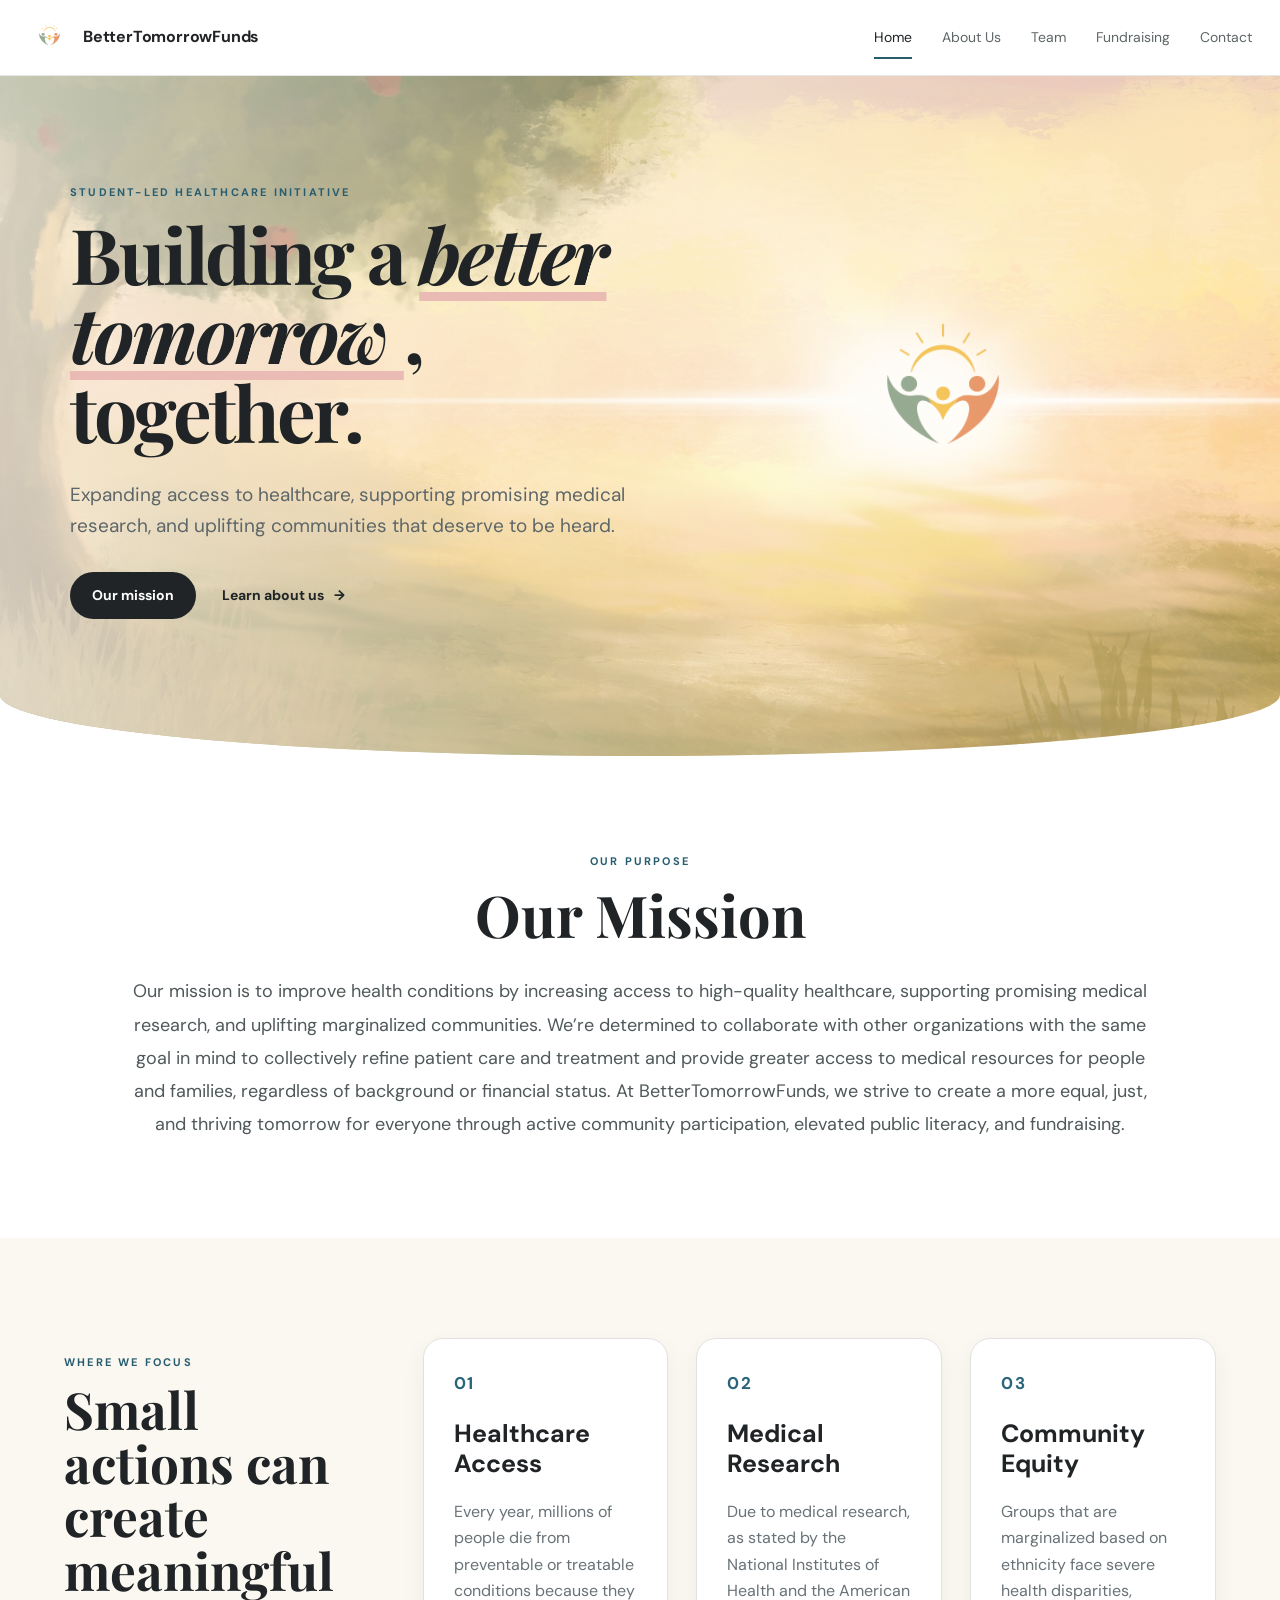
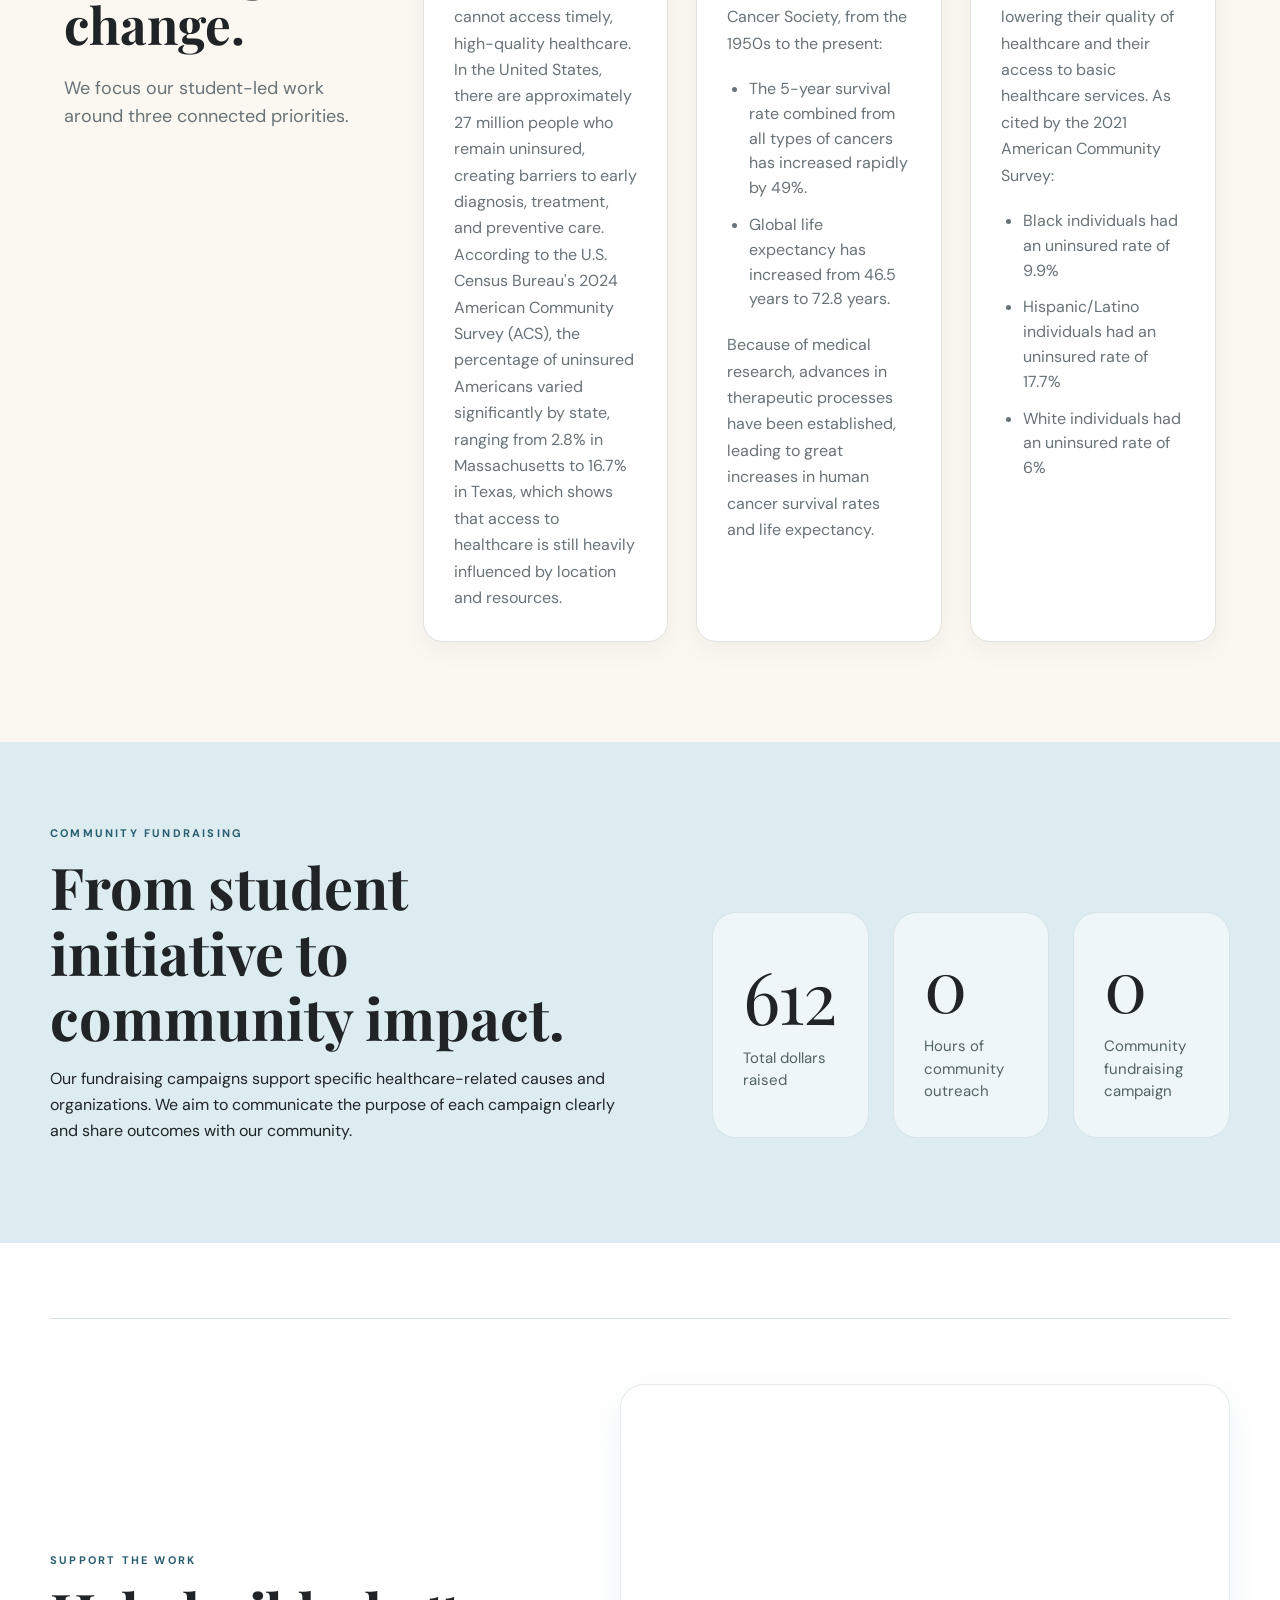
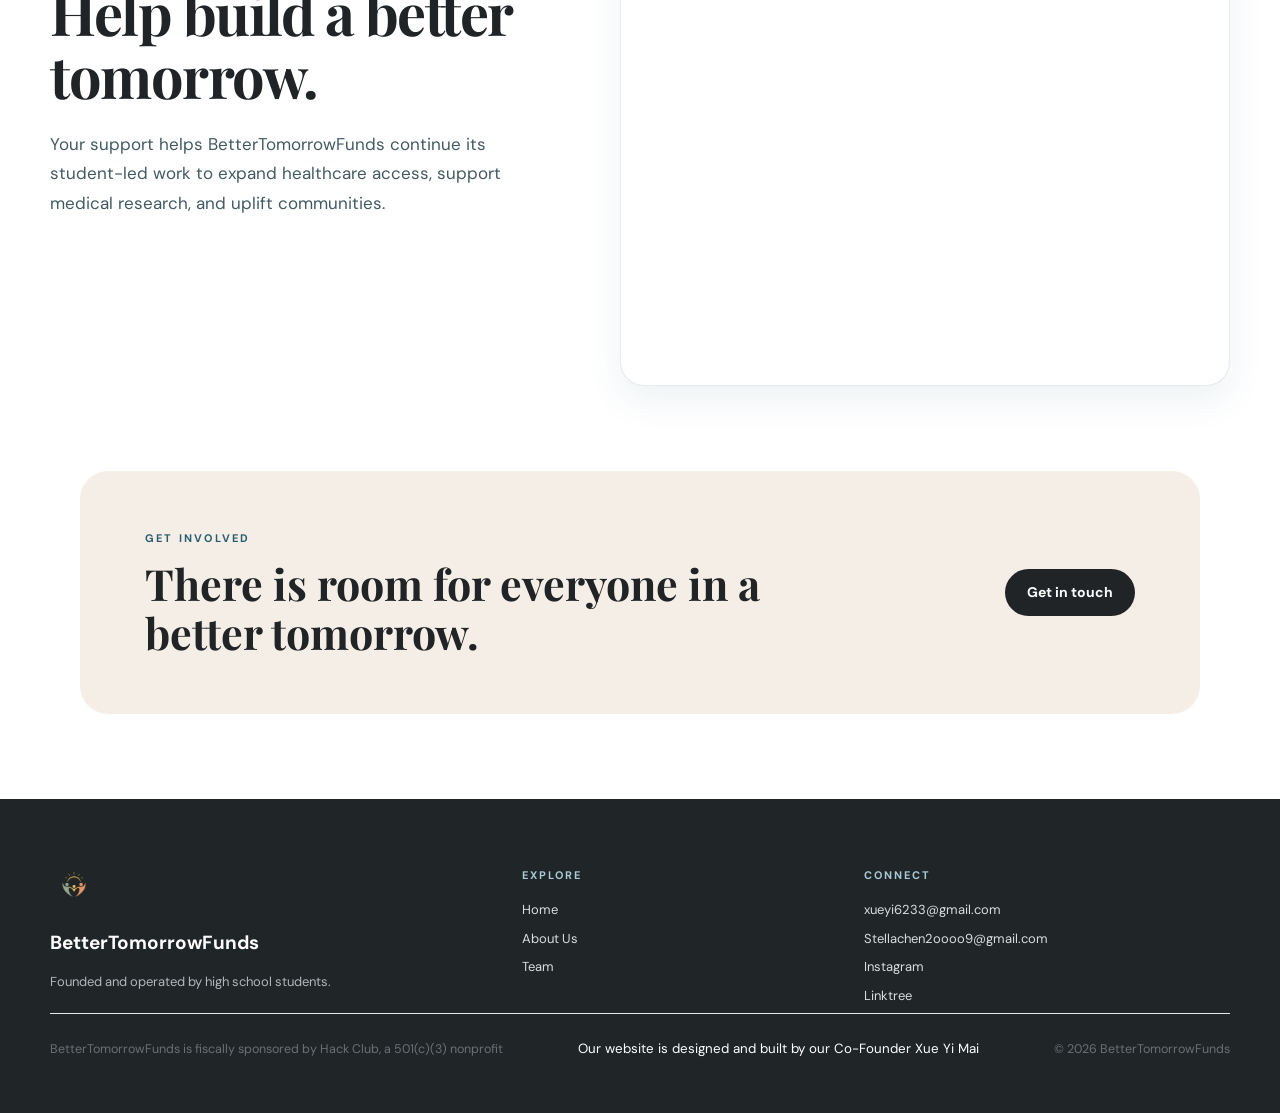
==== commit f633015f: "Update index.html" ====
--- a/index.html
+++ b/index.html
@@ -868,7 +868,9 @@
       BetterTomorrowFunds is fiscally sponsored by Hack Club, a 501(c)(3) nonprofit
 
     </p>
-
+     <small>
+          Our website is designed and built by our Co-Founder Xue Yi Mai
+     </small>
 
     <span>
 
--- a/style.css
+++ b/style.css
@@ -1451,7 +1451,7 @@
 
 
   .about-intro p {
-    font-size: 17px;
+    font-size: 14px;
   }
 
 
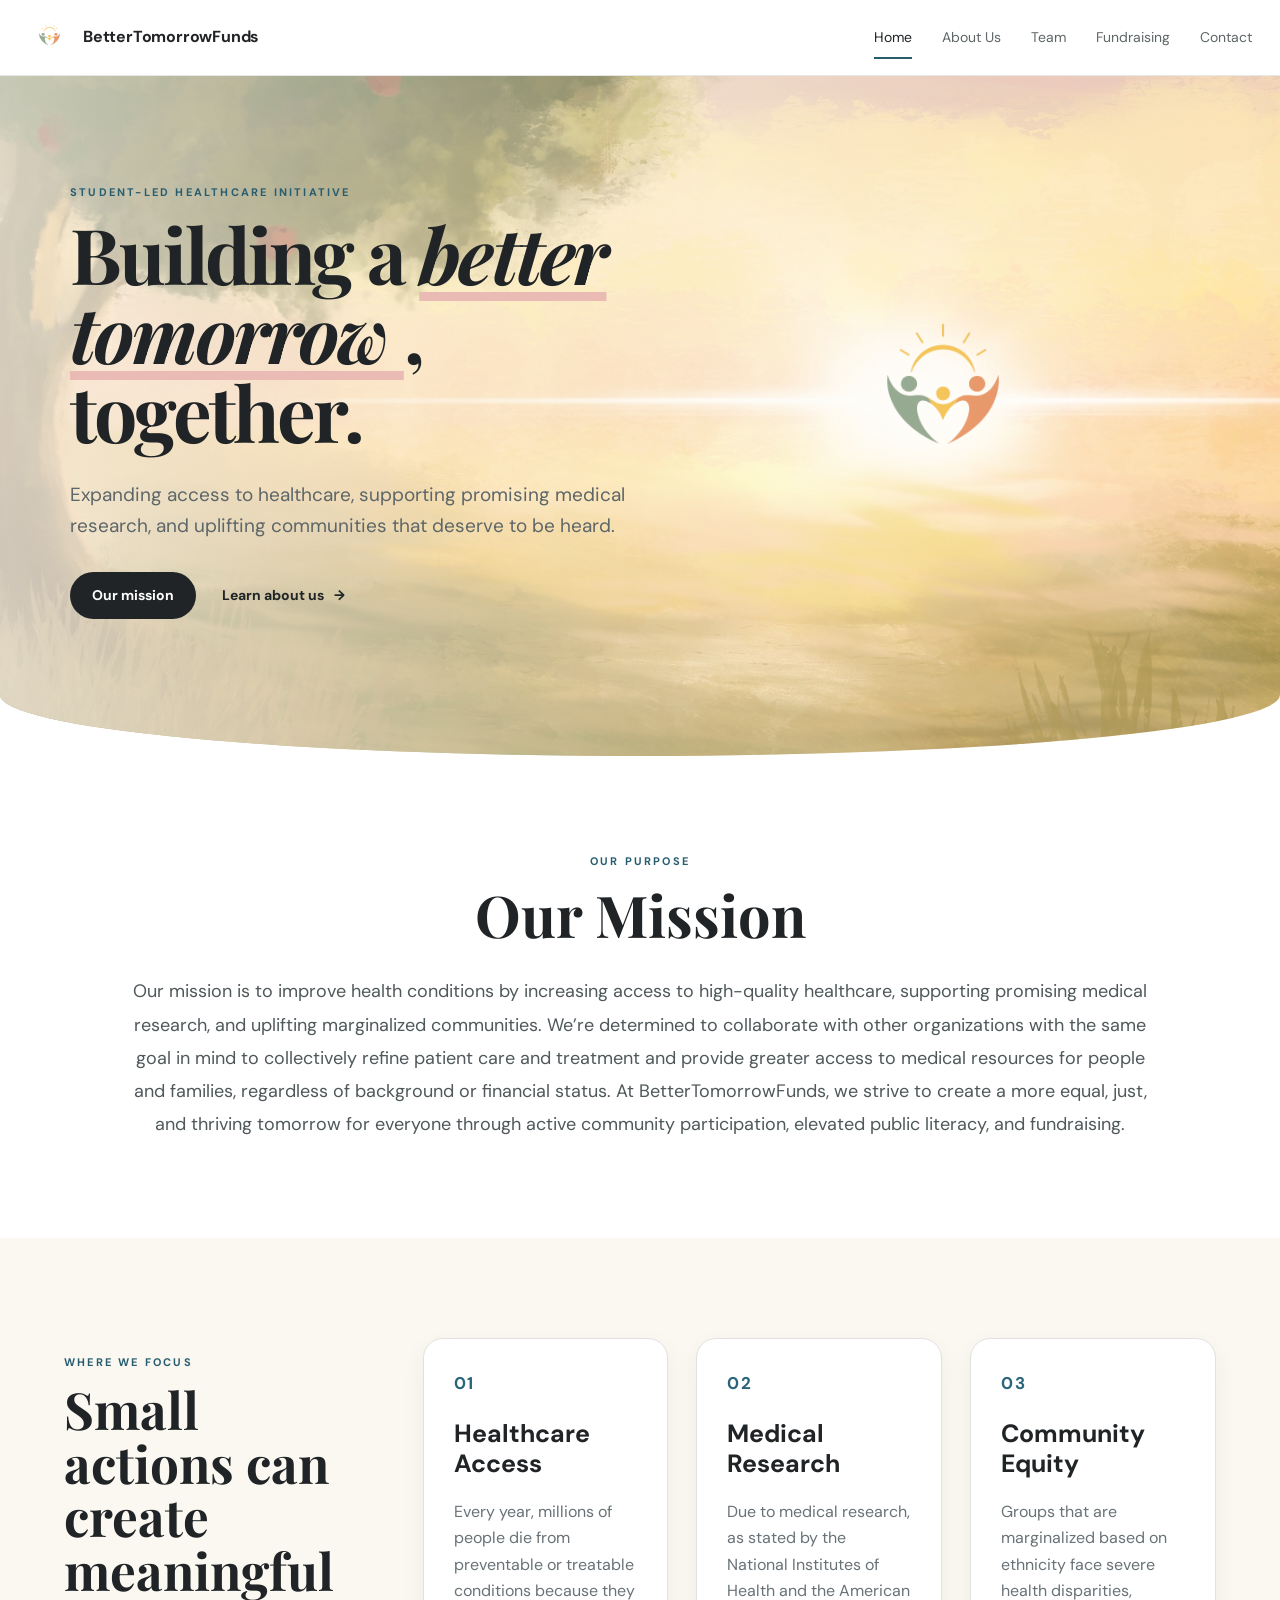
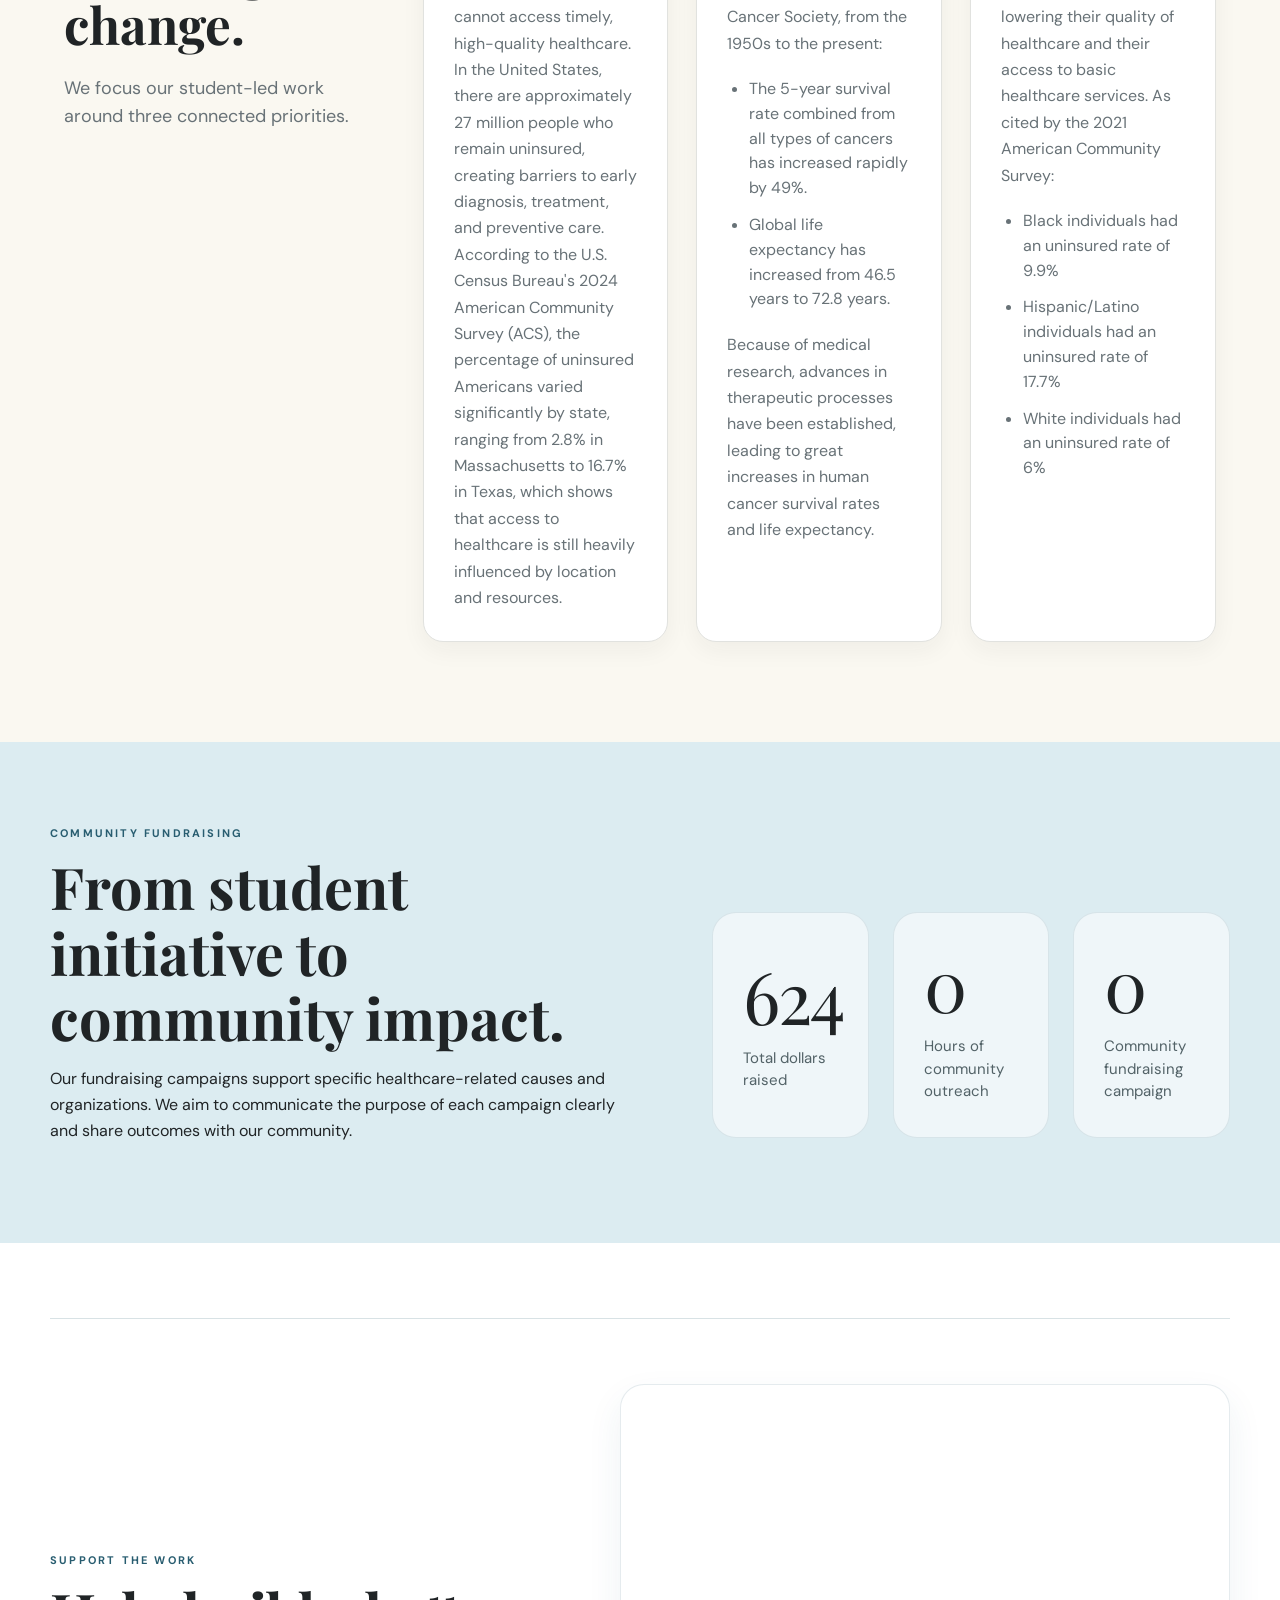
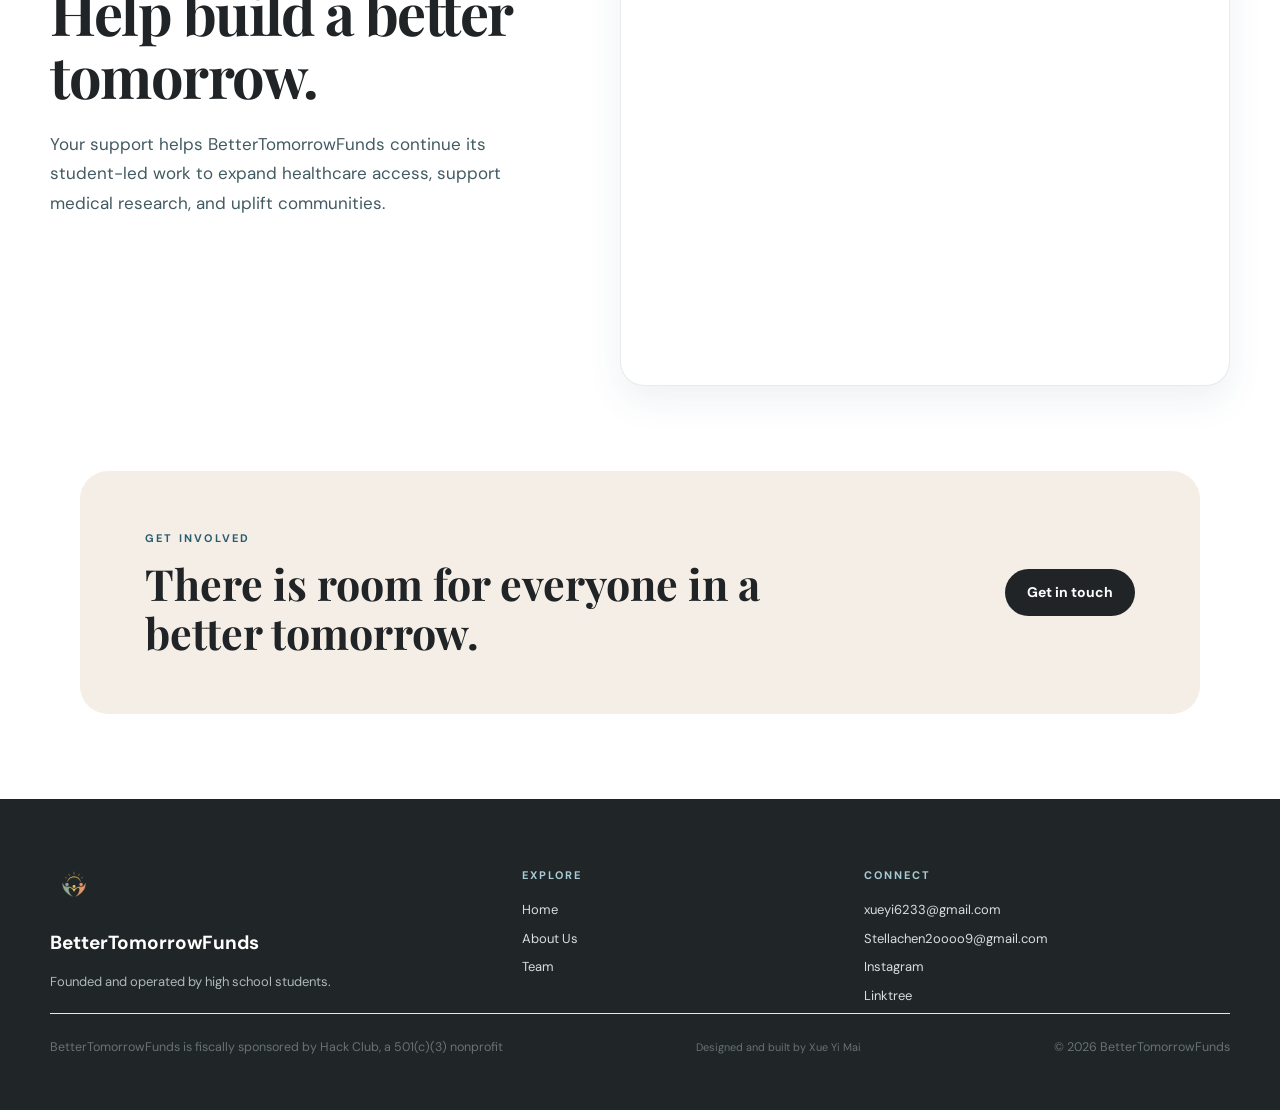
==== commit dcbbc69a: "Update index.html" ====
--- a/index.html
+++ b/index.html
@@ -869,7 +869,7 @@
 
     </p>
      <small>
-          Our website is designed and built by our Co-Founder Xue Yi Mai
+          Designed and built by Xue Yi Mai
      </small>
 
     <span>
--- a/style.css
+++ b/style.css
@@ -809,6 +809,15 @@
   max-width: 600px;
 }
 
+/* Small website credit */
+.footer-bottom small {
+  margin: 0;
+  color: var(--muted);
+  font-size: 0.68rem;
+  font-weight: 400;
+  line-height: 1.4;
+}
+
 .footer-bottom > span {
   text-align: right;
   white-space: nowrap;
@@ -830,6 +839,10 @@
 
   .footer-bottom p {
     max-width: 100%;
+  }
+
+  .footer-bottom small {
+    font-size: 0.66rem;
   }
 
   .footer-bottom > span {
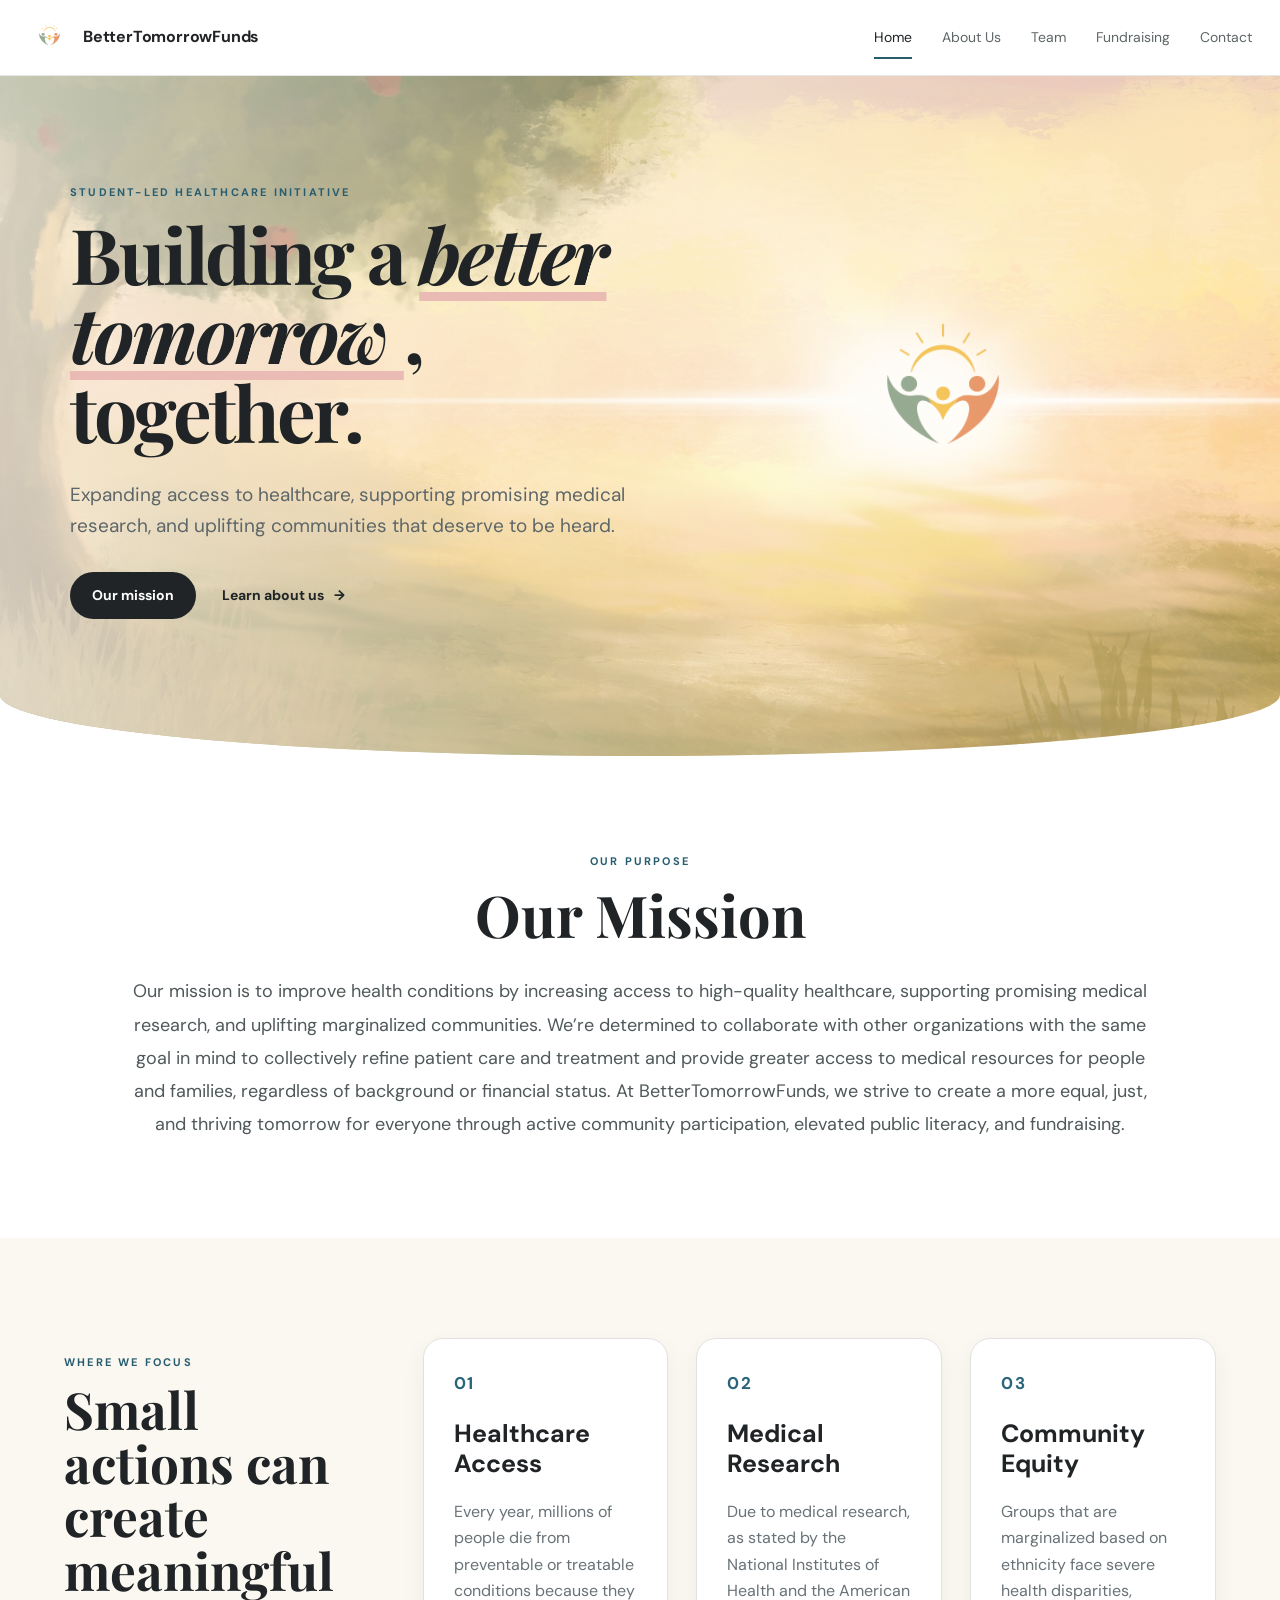
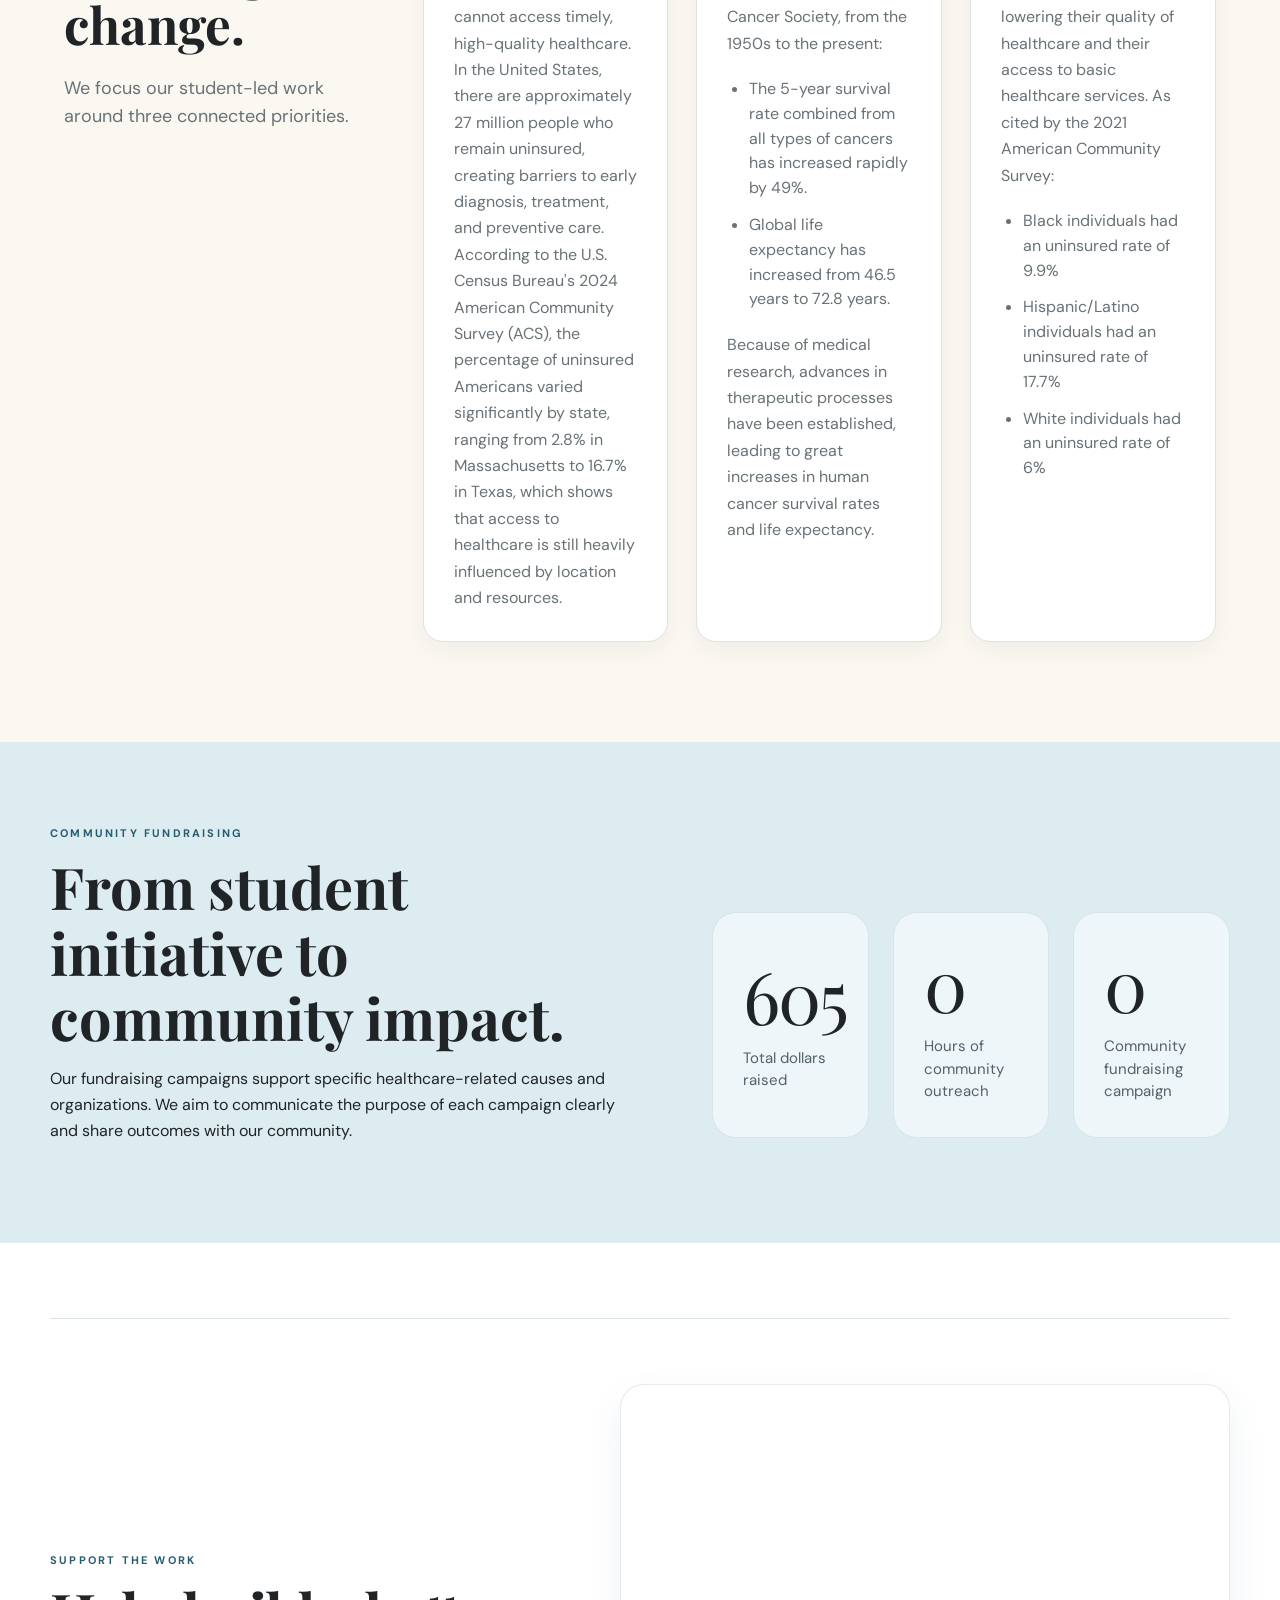
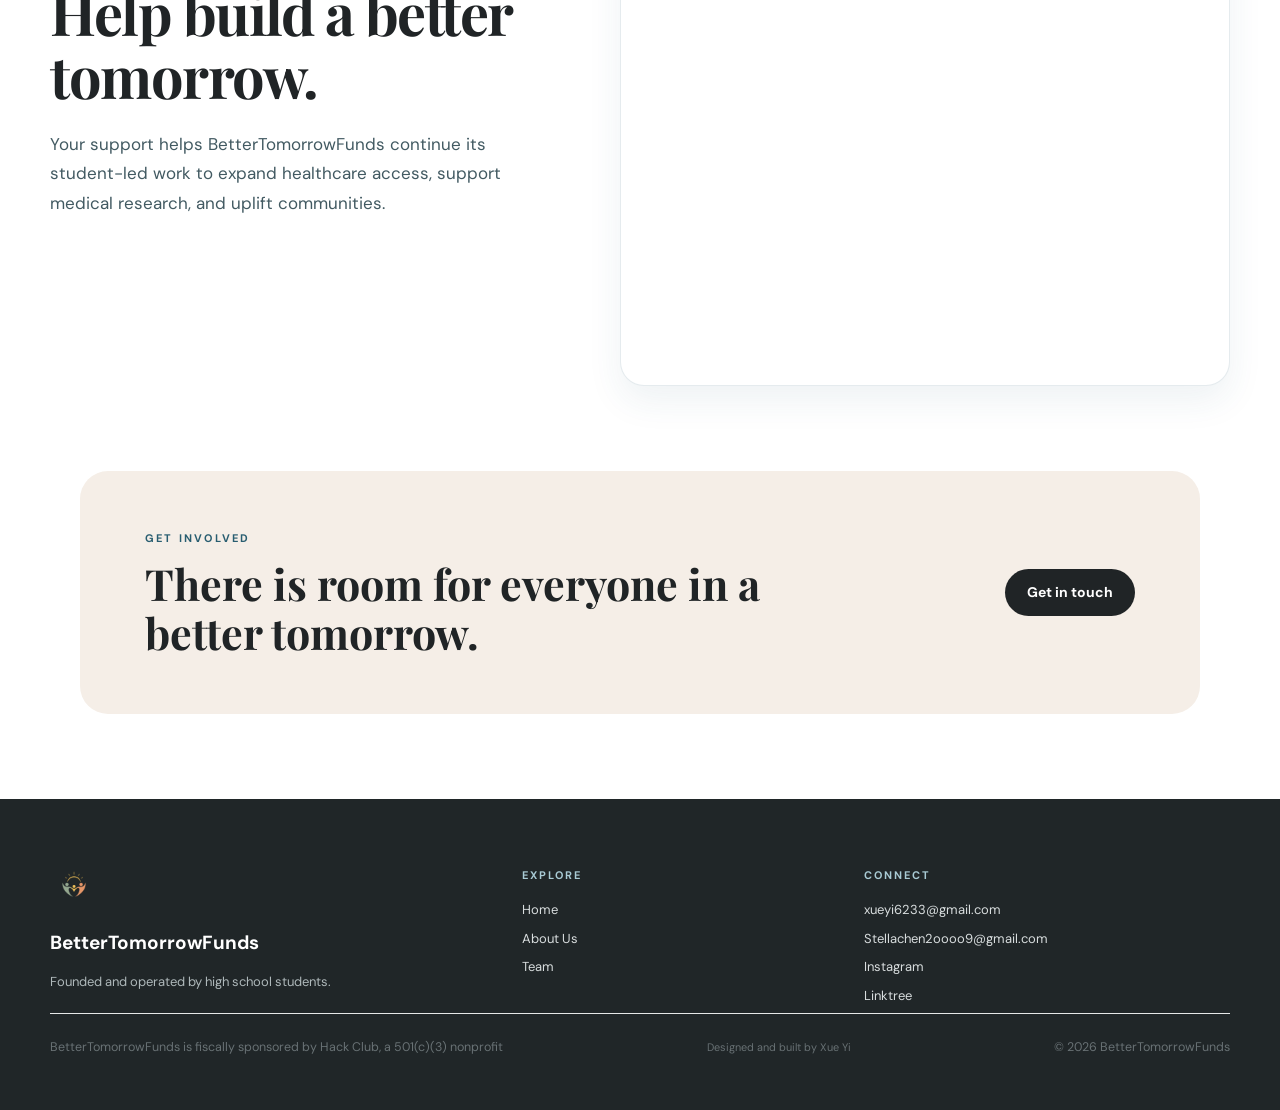
==== commit 2b21e327: "Update index.html" ====
--- a/index.html
+++ b/index.html
@@ -869,7 +869,7 @@
 
     </p>
      <small>
-          Designed and built by Xue Yi Mai
+          Designed and built by Xue Yi
      </small>
 
     <span>
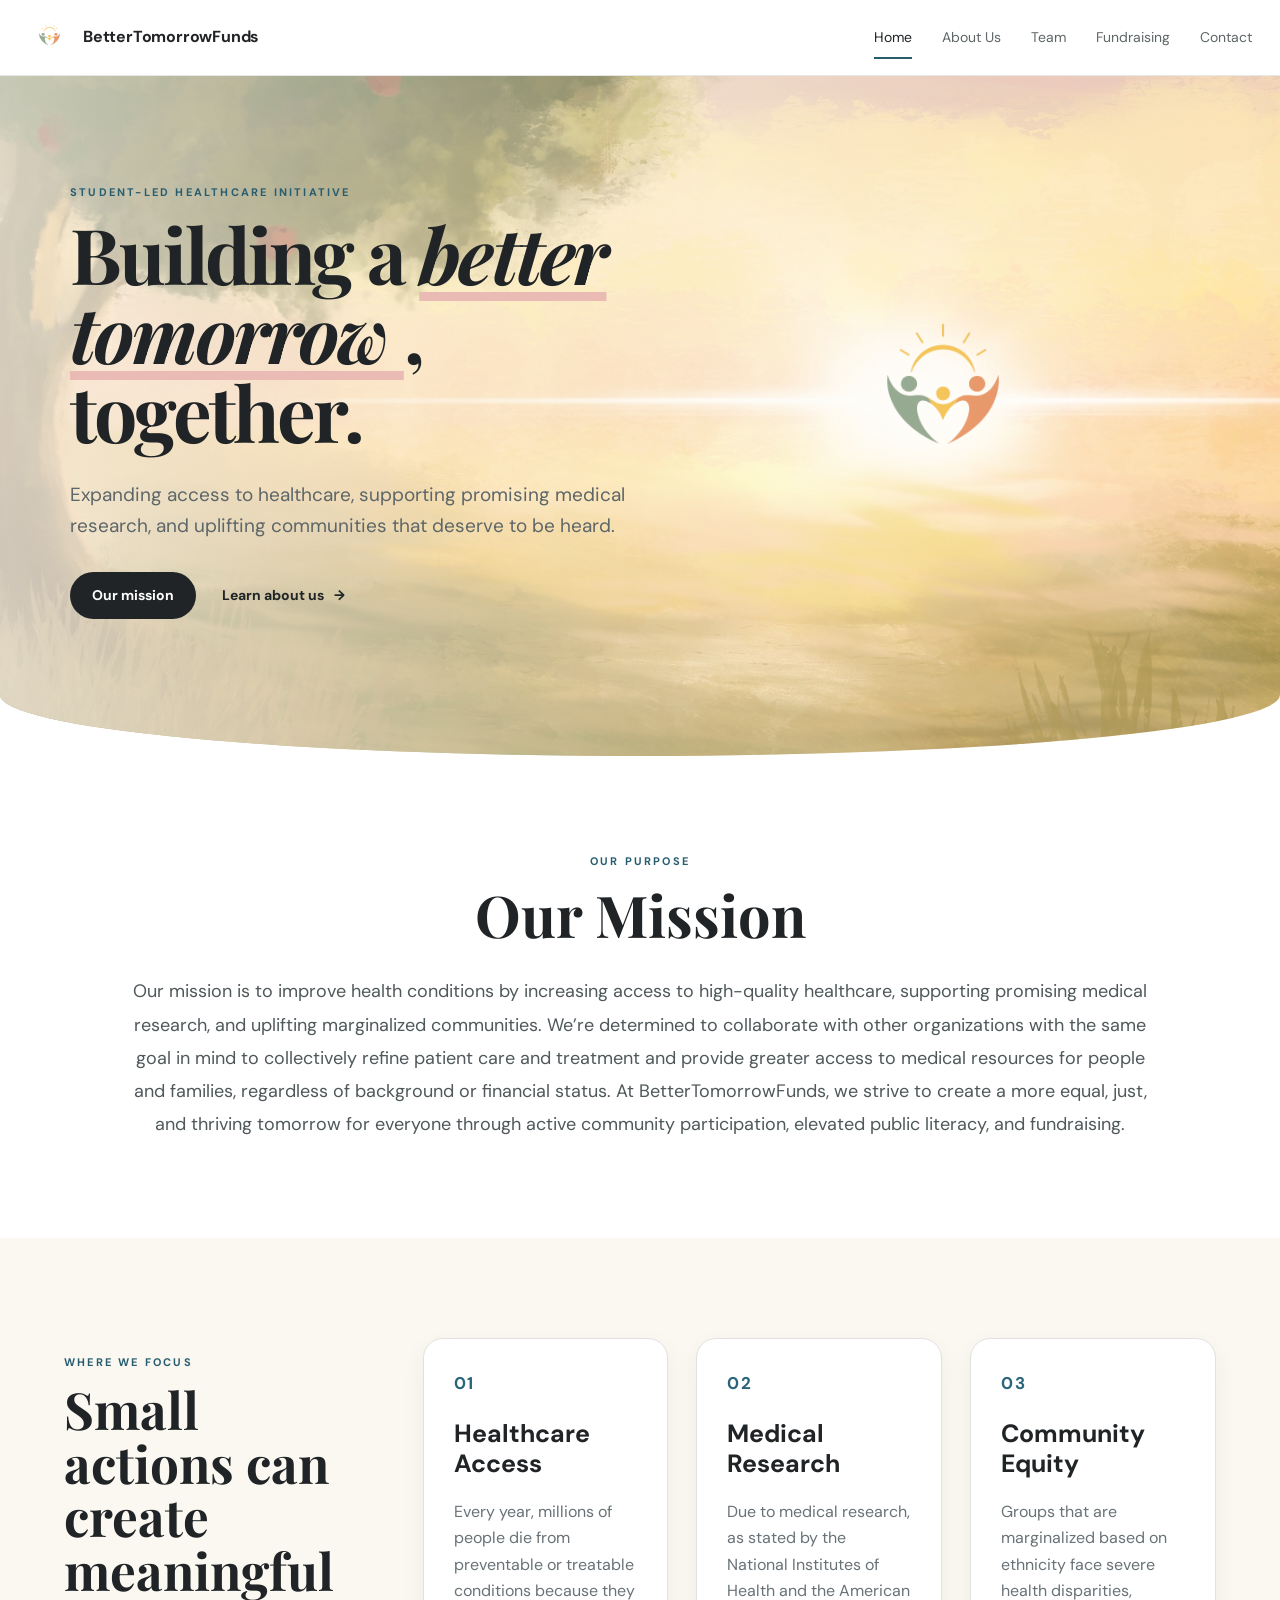
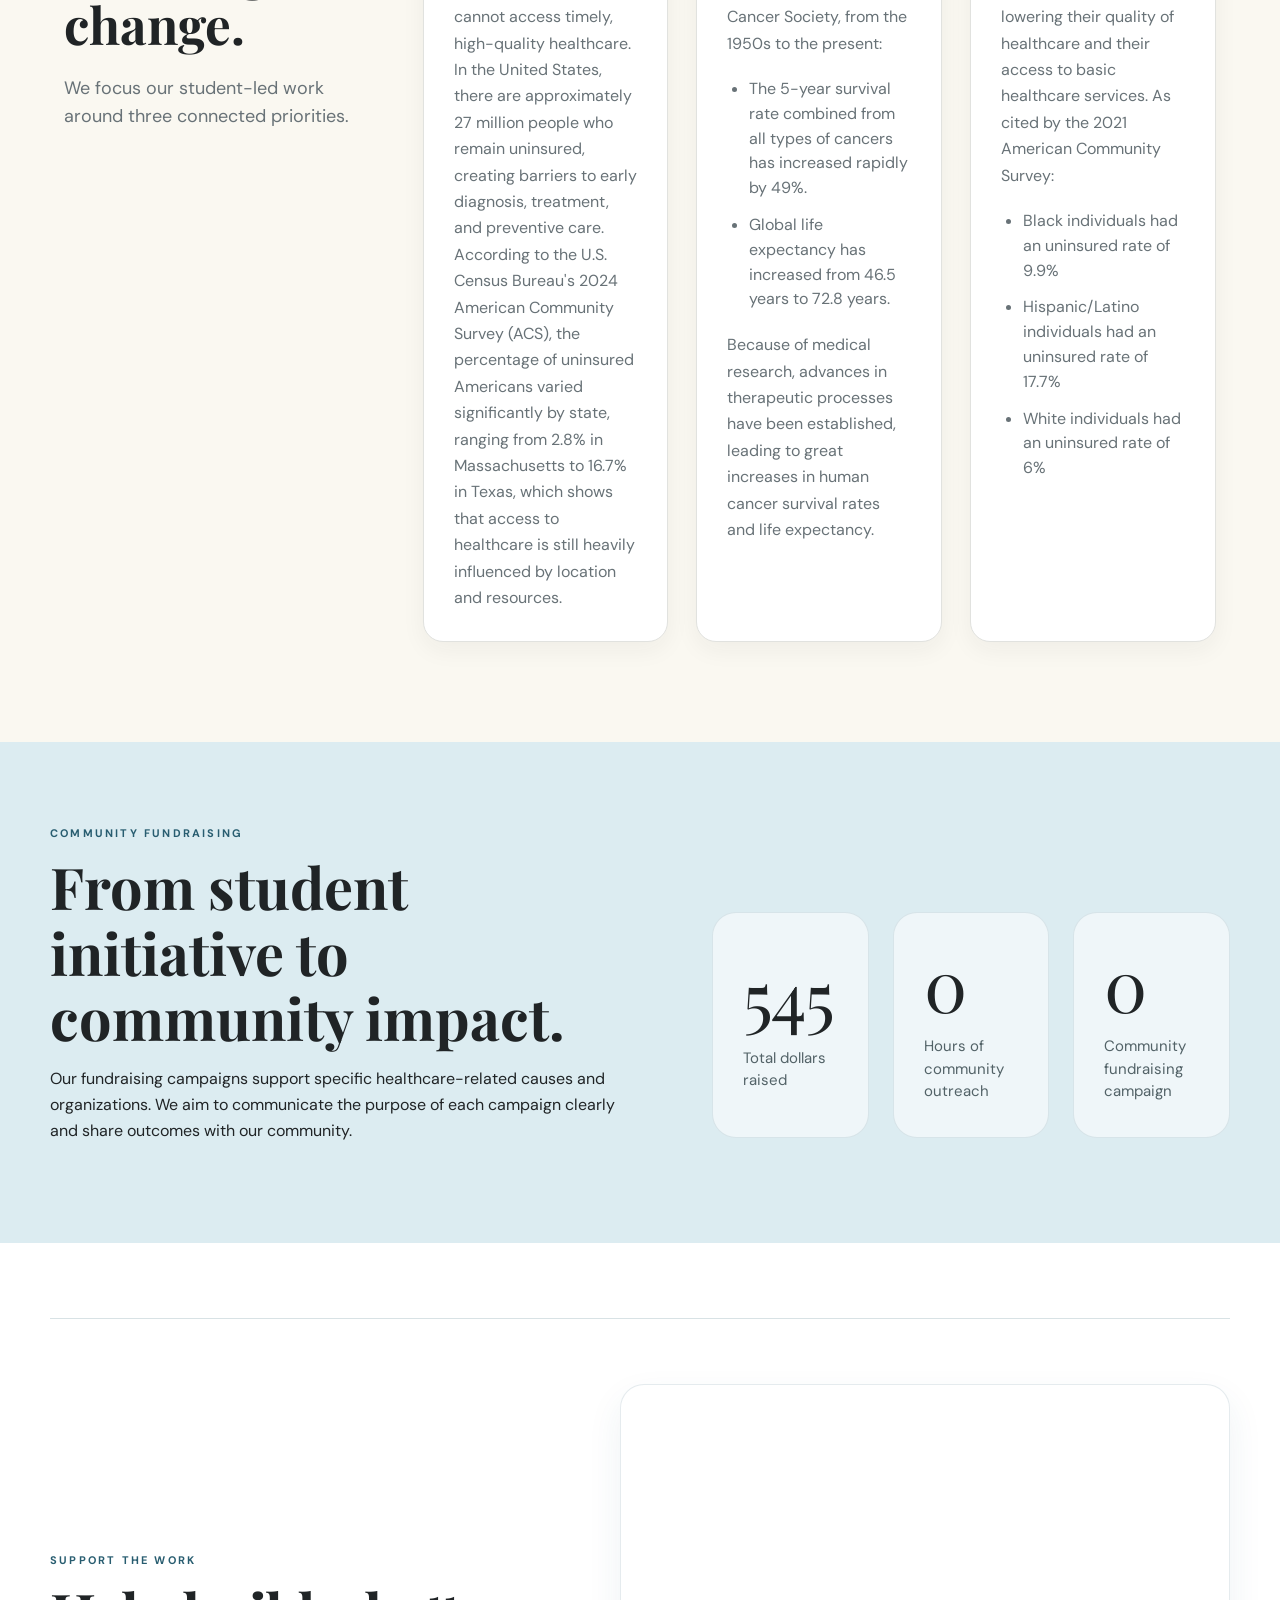
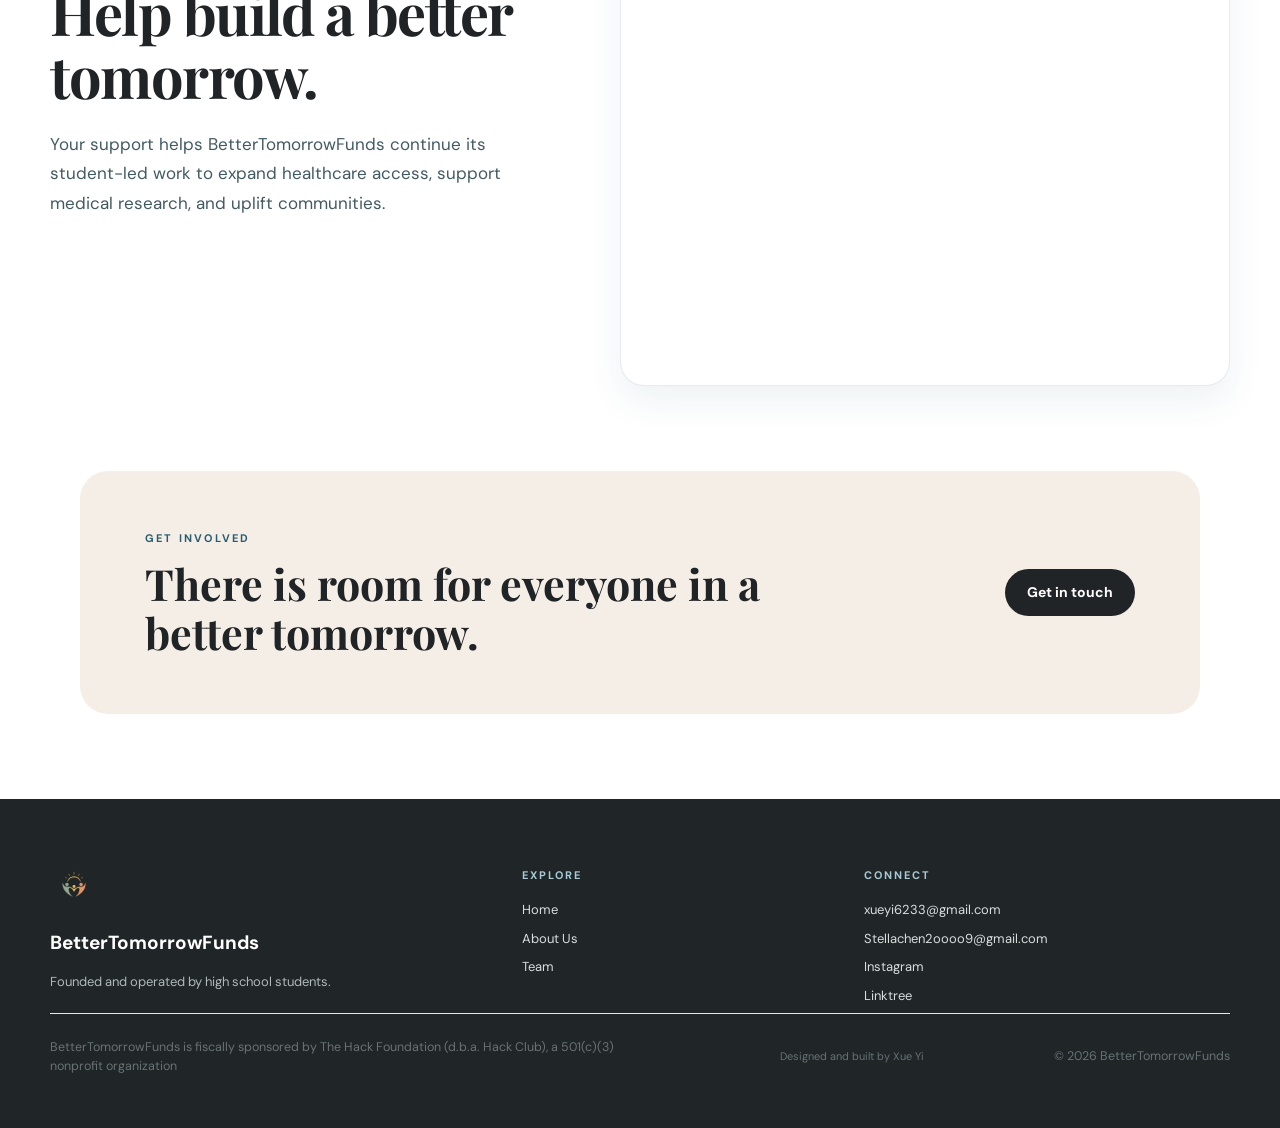
==== commit 91eba457: "Update index.html" ====
--- a/index.html
+++ b/index.html
@@ -1,141 +1,173 @@
 <!doctype html>
 <html lang="en">
+
 <head>
-<!-- =========================================
-     BETTERTOMORROWFUNDS — SEO
-     ========================================= -->
-
-<!-- Basic SEO -->
-<title>BetterTomorrowFunds | Student-Led Healthcare Initiative</title>
-
-<meta
-  name="description"
-  content="BetterTomorrowFunds is a student-led healthcare initiative working to expand access to high-quality healthcare, support promising medical research, improve health education, and uplift underserved communities."
->
-
-<meta name="robots" content="index, follow, max-image-preview:large, max-snippet:-1, max-video-preview:-1">
-
-<meta name="author" content="BetterTomorrowFunds">
-<meta name="publisher" content="BetterTomorrowFunds">
-<meta name="application-name" content="BetterTomorrowFunds">
-
-<link rel="canonical" href="https://bettertomorrowfunds.org/">
-
-<!-- Language -->
-<meta http-equiv="content-language" content="en-US">
-<meta name="language" content="English">
-
-<!-- =========================================
-     OPEN GRAPH
-     ========================================= -->
-
-<meta property="og:type" content="website">
-<meta property="og:site_name" content="BetterTomorrowFunds">
-<meta property="og:title" content="BetterTomorrowFunds | Student-Led Healthcare Initiative">
-
-<meta
-  property="og:description"
-  content="Expanding access to healthcare, supporting promising medical research, and uplifting communities that deserve to be heard."
->
-
-<meta property="og:url" content="https://bettertomorrowfunds.org/">
-<meta property="og:locale" content="en_US">
-
-<!-- If you have a social preview image, replace this with its URL -->
-<meta property="og:image" content="https://bettertomorrowfunds.org/og-image.jpg">
-<meta property="og:image:alt" content="BetterTomorrowFunds — Student-Led Healthcare Initiative">
-
-<!-- =========================================
-     X / TWITTER
-     ========================================= -->
-
-<meta name="twitter:card" content="summary_large_image">
-
-<meta
-  name="twitter:title"
-  content="BetterTomorrowFunds | Student-Led Healthcare Initiative"
->
-
-<meta
-  name="twitter:description"
-  content="A student-led healthcare initiative expanding access to healthcare, supporting medical research, and uplifting underserved communities."
->
-
-<meta
-  name="twitter:image"
-  content="https://bettertomorrowfunds.org/og-image.jpg"
->
-
-<meta
-  name="twitter:image:alt"
-  content="BetterTomorrowFunds — Student-Led Healthcare Initiative"
->
-
-<!-- =========================================
-     STRUCTURED DATA — ORGANIZATION
-     ========================================= -->
-
-<script type="application/ld+json">
-{
-  "@context": "https://schema.org",
-  "@type": "NGO",
-  "@id": "https://bettertomorrowfunds.org/#organization",
-  "name": "BetterTomorrowFunds",
-  "url": "https://bettertomorrowfunds.org/",
-  "description": "BetterTomorrowFunds is a student-led healthcare initiative working to expand access to high-quality healthcare, support promising medical research, improve health education, and uplift underserved communities.",
-  "areaServed": "Worldwide",
-  "knowsAbout": [
-    "Healthcare",
-    "Healthcare Access",
-    "Medical Research",
-    "Health Education",
-    "Public Health",
-    "Community Health",
-    "Health Equity"
-  ]
-}
-</script>
-
-<!-- =========================================
-     STRUCTURED DATA — WEBSITE
-     ========================================= -->
-
-<script type="application/ld+json">
-{
-  "@context": "https://schema.org",
-  "@type": "WebSite",
-  "@id": "https://bettertomorrowfunds.org/#website",
-  "name": "BetterTomorrowFunds",
-  "url": "https://bettertomorrowfunds.org/",
-  "description": "BetterTomorrowFunds — a student-led healthcare initiative.",
-  "publisher": {
-    "@id": "https://bettertomorrowfunds.org/#organization"
-  },
-  "inLanguage": "en-US"
-}
-</script>
-
-<!-- =========================================
-     STRUCTURED DATA — WEBPAGE
-     ========================================= -->
-
-<script type="application/ld+json">
-{
-  "@context": "https://schema.org",
-  "@type": "WebPage",
-  "@id": "https://bettertomorrowfunds.org/#webpage",
-  "url": "https://bettertomorrowfunds.org/",
-  "name": "BetterTomorrowFunds | Student-Led Healthcare Initiative",
-  "description": "BetterTomorrowFunds is a student-led healthcare initiative working to expand access to high-quality healthcare, support promising medical research, improve health education, and uplift underserved communities.",
-  "isPartOf": {
-    "@id": "https://bettertomorrowfunds.org/#website"
-  },
-  "about": {
-    "@id": "https://bettertomorrowfunds.org/#organization"
-  },
-  "inLanguage": "en-US"
-}
-</script>
+
+  <!-- =========================================
+       BETTERTOMORROWFUNDS — SEO
+       ========================================= -->
+
+  <!-- Basic SEO -->
+  <title>BetterTomorrowFunds | Student-Led Healthcare Initiative</title>
+
+  <meta
+    name="description"
+    content="BetterTomorrowFunds is a student-led healthcare initiative expanding healthcare access, supporting medical research, and uplifting underserved communities."
+  >
+
+  <meta
+    name="robots"
+    content="index, follow, max-image-preview:large, max-snippet:-1, max-video-preview:-1"
+  >
+
+  <meta name="author" content="BetterTomorrowFunds">
+  <meta name="publisher" content="BetterTomorrowFunds">
+  <meta name="application-name" content="BetterTomorrowFunds">
+
+  <link
+    rel="canonical"
+    href="https://bettertomorrowfunds.org/"
+  >
+
+  <!-- Language -->
+  <meta http-equiv="content-language" content="en-US">
+  <meta name="language" content="English">
+
+
+  <!-- =========================================
+       OPEN GRAPH
+       ========================================= -->
+
+  <meta property="og:type" content="website">
+  <meta property="og:site_name" content="BetterTomorrowFunds">
+
+  <meta
+    property="og:title"
+    content="BetterTomorrowFunds | Student-Led Healthcare Initiative"
+  >
+
+  <meta
+    property="og:description"
+    content="Expanding access to healthcare, supporting promising medical research, and uplifting communities that deserve to be heard."
+  >
+
+  <meta
+    property="og:url"
+    content="https://bettertomorrowfunds.org/"
+  >
+
+  <meta property="og:locale" content="en_US">
+
+  <meta
+    property="og:image"
+    content="https://bettertomorrowfunds.org/og-image.jpg"
+  >
+
+  <meta
+    property="og:image:alt"
+    content="BetterTomorrowFunds — Student-Led Healthcare Initiative"
+  >
+
+
+  <!-- =========================================
+       X / TWITTER
+       ========================================= -->
+
+  <meta
+    name="twitter:card"
+    content="summary_large_image"
+  >
+
+  <meta
+    name="twitter:title"
+    content="BetterTomorrowFunds | Student-Led Healthcare Initiative"
+  >
+
+  <meta
+    name="twitter:description"
+    content="A student-led healthcare initiative expanding access to healthcare, supporting medical research, and uplifting underserved communities."
+  >
+
+  <meta
+    name="twitter:image"
+    content="https://bettertomorrowfunds.org/og-image.jpg"
+  >
+
+  <meta
+    name="twitter:image:alt"
+    content="BetterTomorrowFunds — Student-Led Healthcare Initiative"
+  >
+
+
+  <!-- =========================================
+       STRUCTURED DATA — ORGANIZATION
+       ========================================= -->
+
+  <script type="application/ld+json">
+  {
+    "@context": "https://schema.org",
+    "@type": "NGO",
+    "@id": "https://bettertomorrowfunds.org/#organization",
+    "name": "BetterTomorrowFunds",
+    "url": "https://bettertomorrowfunds.org/",
+    "description": "BetterTomorrowFunds is a student-led healthcare initiative expanding healthcare access, supporting medical research, improving health education, and uplifting underserved communities.",
+    "areaServed": "Worldwide",
+    "knowsAbout": [
+      "Healthcare",
+      "Healthcare Access",
+      "Medical Research",
+      "Health Education",
+      "Public Health",
+      "Community Health",
+      "Health Equity"
+    ]
+  }
+  </script>
+
+
+  <!-- =========================================
+       STRUCTURED DATA — WEBSITE
+       ========================================= -->
+
+  <script type="application/ld+json">
+  {
+    "@context": "https://schema.org",
+    "@type": "WebSite",
+    "@id": "https://bettertomorrowfunds.org/#website",
+    "name": "BetterTomorrowFunds",
+    "url": "https://bettertomorrowfunds.org/",
+    "description": "BetterTomorrowFunds — a student-led healthcare initiative.",
+    "publisher": {
+      "@id": "https://bettertomorrowfunds.org/#organization"
+    },
+    "inLanguage": "en-US"
+  }
+  </script>
+
+
+  <!-- =========================================
+       STRUCTURED DATA — WEBPAGE
+       ========================================= -->
+
+  <script type="application/ld+json">
+  {
+    "@context": "https://schema.org",
+    "@type": "WebPage",
+    "@id": "https://bettertomorrowfunds.org/#webpage",
+    "url": "https://bettertomorrowfunds.org/",
+    "name": "BetterTomorrowFunds | Student-Led Healthcare Initiative",
+    "description": "BetterTomorrowFunds is a student-led healthcare initiative expanding healthcare access, supporting medical research, improving health education, and uplifting underserved communities.",
+    "isPartOf": {
+      "@id": "https://bettertomorrowfunds.org/#website"
+    },
+    "about": {
+      "@id": "https://bettertomorrowfunds.org/#organization"
+    },
+    "inLanguage": "en-US"
+  }
+  </script>
+
+
   <meta charset="utf-8">
 
   <meta
@@ -143,14 +175,10 @@
     content="width=device-width,initial-scale=1"
   >
 
-  <title>BetterTomorrowFunds | Home</title>
-
-  <meta
-    name="description"
-    content="BetterTomorrowFunds is a student-led healthcare initiative improving access to healthcare, supporting medical research, and uplifting underserved communities."
-  >
-
-  <link rel="icon" href="assets/logo.png">
+  <link
+    rel="icon"
+    href="assets/logo.png"
+  >
 
   <link
     rel="preconnect"
@@ -159,7 +187,7 @@
 
   <link
     rel="preconnect"
-    href="https://fonts.googleapis.com"
+    href="https://fonts.gstatic.com"
     crossorigin
   >
 
@@ -266,22 +294,18 @@
       </p>
 
       <h1>
-
         Building a
         <span>
           better tomorrow
         </span>,
         together.
-
       </h1>
 
 
       <p class="hero-lead">
-
         Expanding access to healthcare, supporting promising
         medical research, and uplifting communities that
         deserve to be heard.
-
       </p>
 
 
@@ -675,41 +699,45 @@
 
     </div>
 
-      </section>
-    <div class="donation-area">
-    
-      <div class="donation-copy">
-    
-        <p class="kicker">
-          SUPPORT THE WORK
-        </p>
-    
-        <h2>
-          Help build a better tomorrow.
-        </h2>
-    
-        <p>
-          Your support helps BetterTomorrowFunds continue its
-          student-led work to expand healthcare access, support
-          medical research, and uplift communities.
-        </p>
-    
-      </div>
-    
-      <div class="donation-frame">
-    
-        <iframe
-          src="https://hcb.hackclub.com/donations/start/bettertomorrowfunds"
-          name="donateFrame"
-          title="Donate to BetterTomorrowFunds"
-          scrolling="yes"
-          frameborder="0"
-          allowfullscreen
-        ></iframe>
-    
-      </div>
-    
-    </div>
+  </section>
+
+
+  <div class="donation-area">
+
+    <div class="donation-copy">
+
+      <p class="kicker">
+        SUPPORT THE WORK
+      </p>
+
+      <h2>
+        Help build a better tomorrow.
+      </h2>
+
+      <p>
+        Your support helps BetterTomorrowFunds continue its
+        student-led work to expand healthcare access, support
+        medical research, and uplift communities.
+      </p>
+
+    </div>
+
+
+    <div class="donation-frame">
+
+      <iframe
+        src="https://hcb.hackclub.com/donations/start/bettertomorrowfunds"
+        name="donateFrame"
+        title="Donate to BetterTomorrowFunds"
+        scrolling="yes"
+        frameborder="0"
+        allowfullscreen
+      ></iframe>
+
+    </div>
+
+  </div>
+
 
 
   <!-- ===================================================
@@ -862,12 +890,11 @@
 
   <div class="footer-bottom">
 
-
     <p>
-
-      BetterTomorrowFunds is fiscally sponsored by Hack Club, a 501(c)(3) nonprofit
-
+      BetterTomorrowFunds is fiscally sponsored by The Hack Foundation
+      (d.b.a. Hack Club), a 501(c)(3) nonprofit organization
     </p>
+
      <small>
           Designed and built by Xue Yi
      </small>
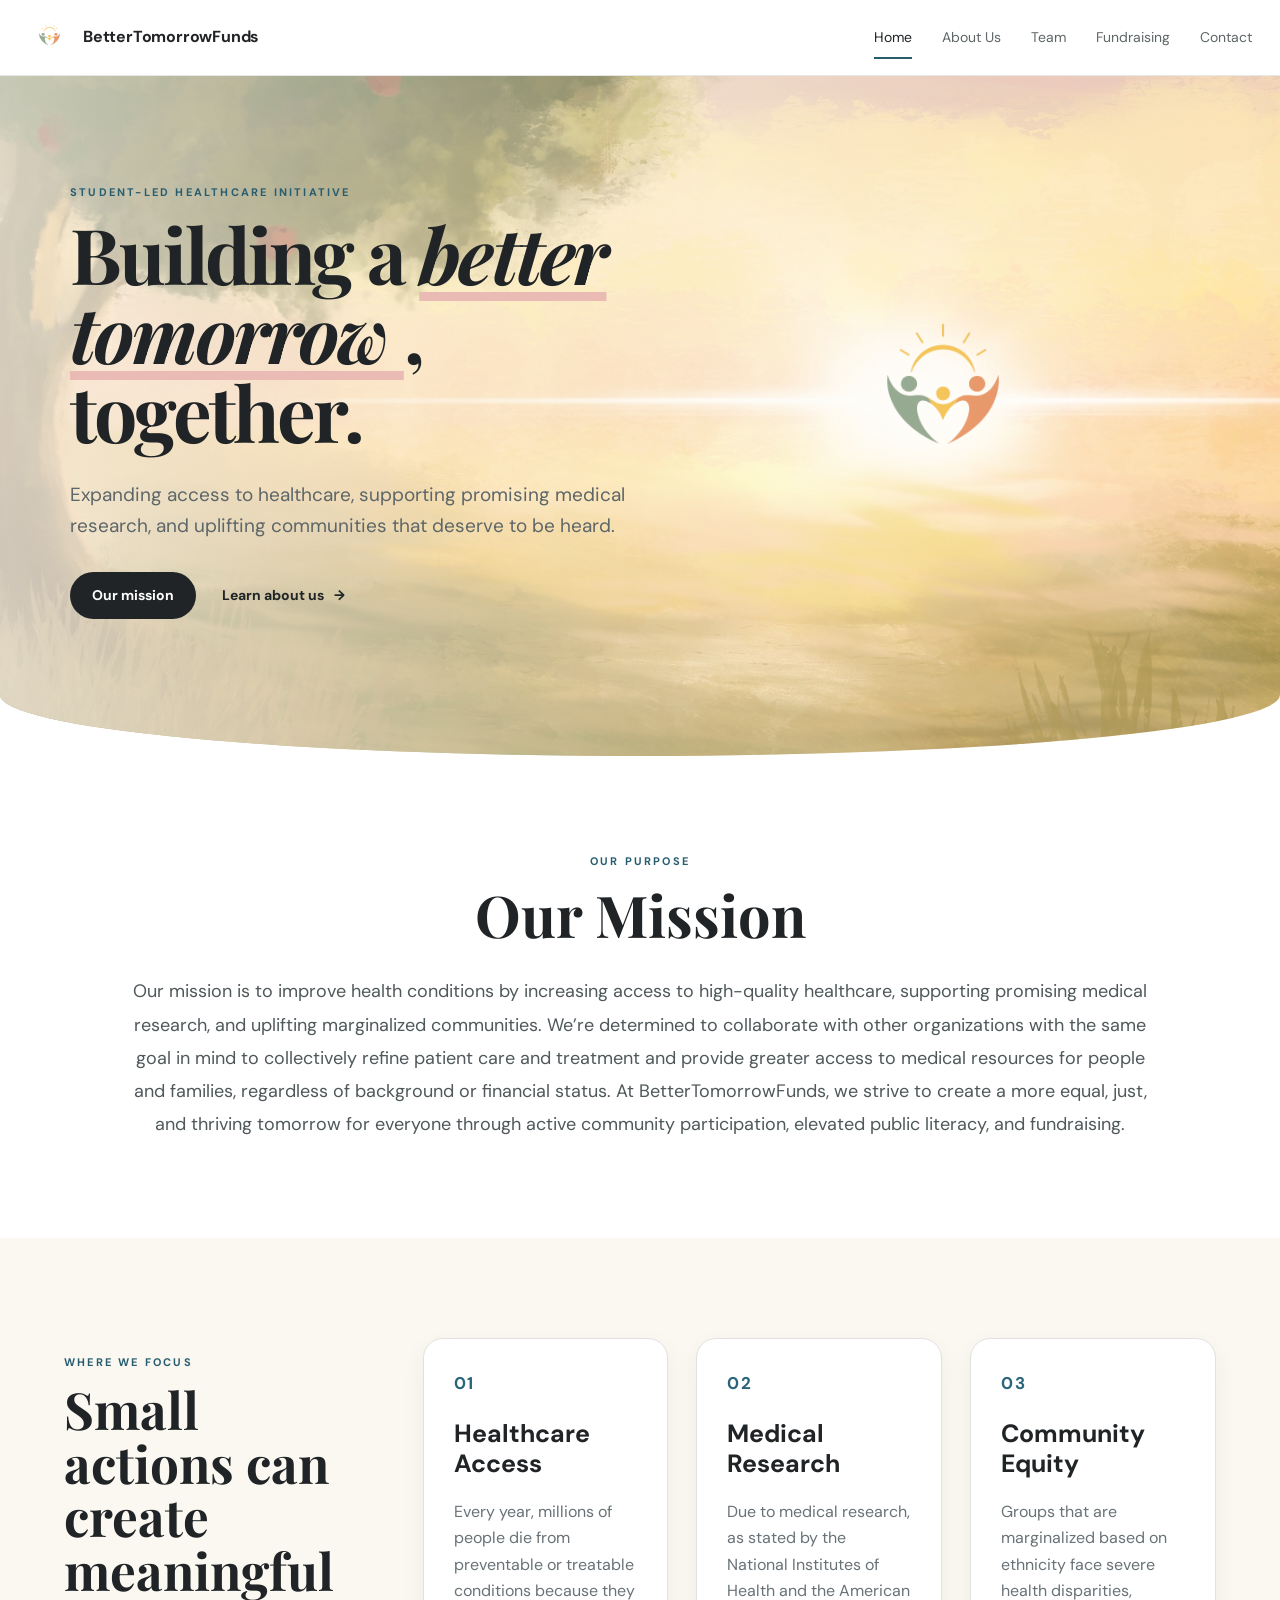
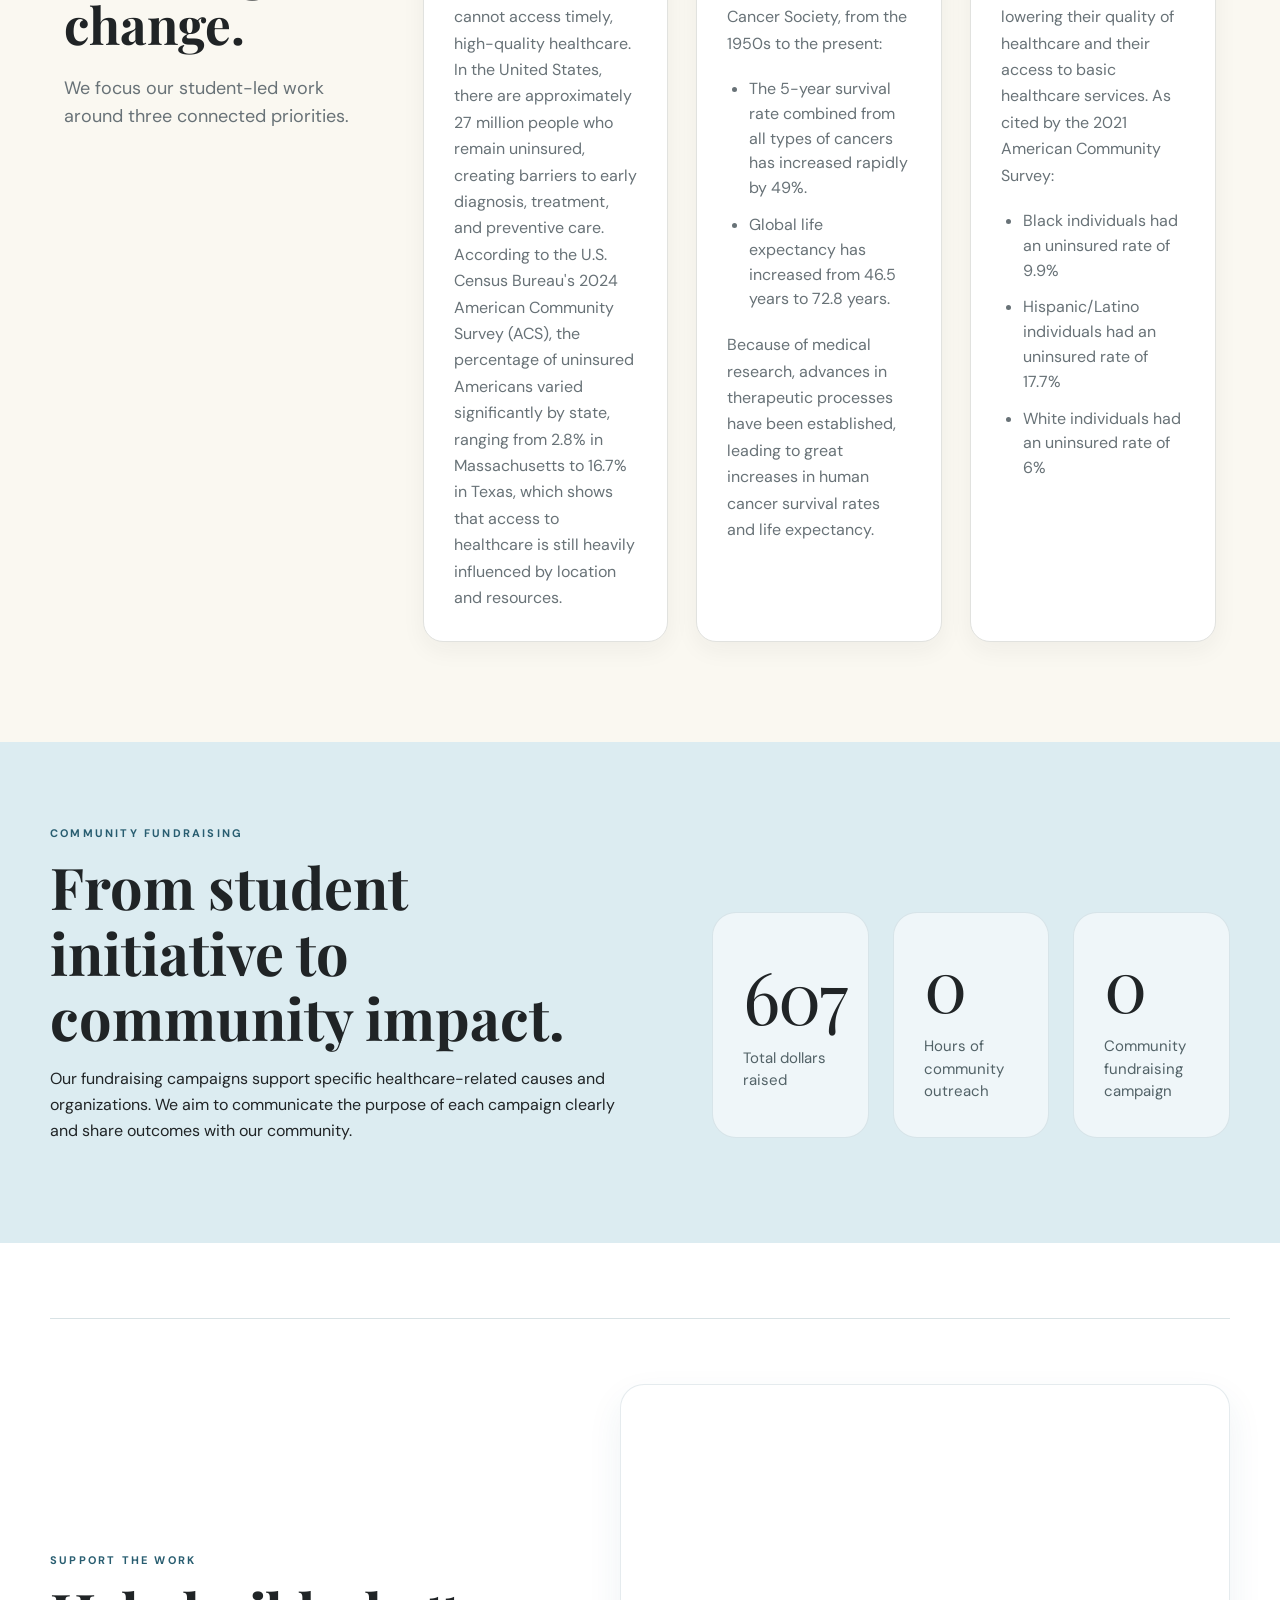
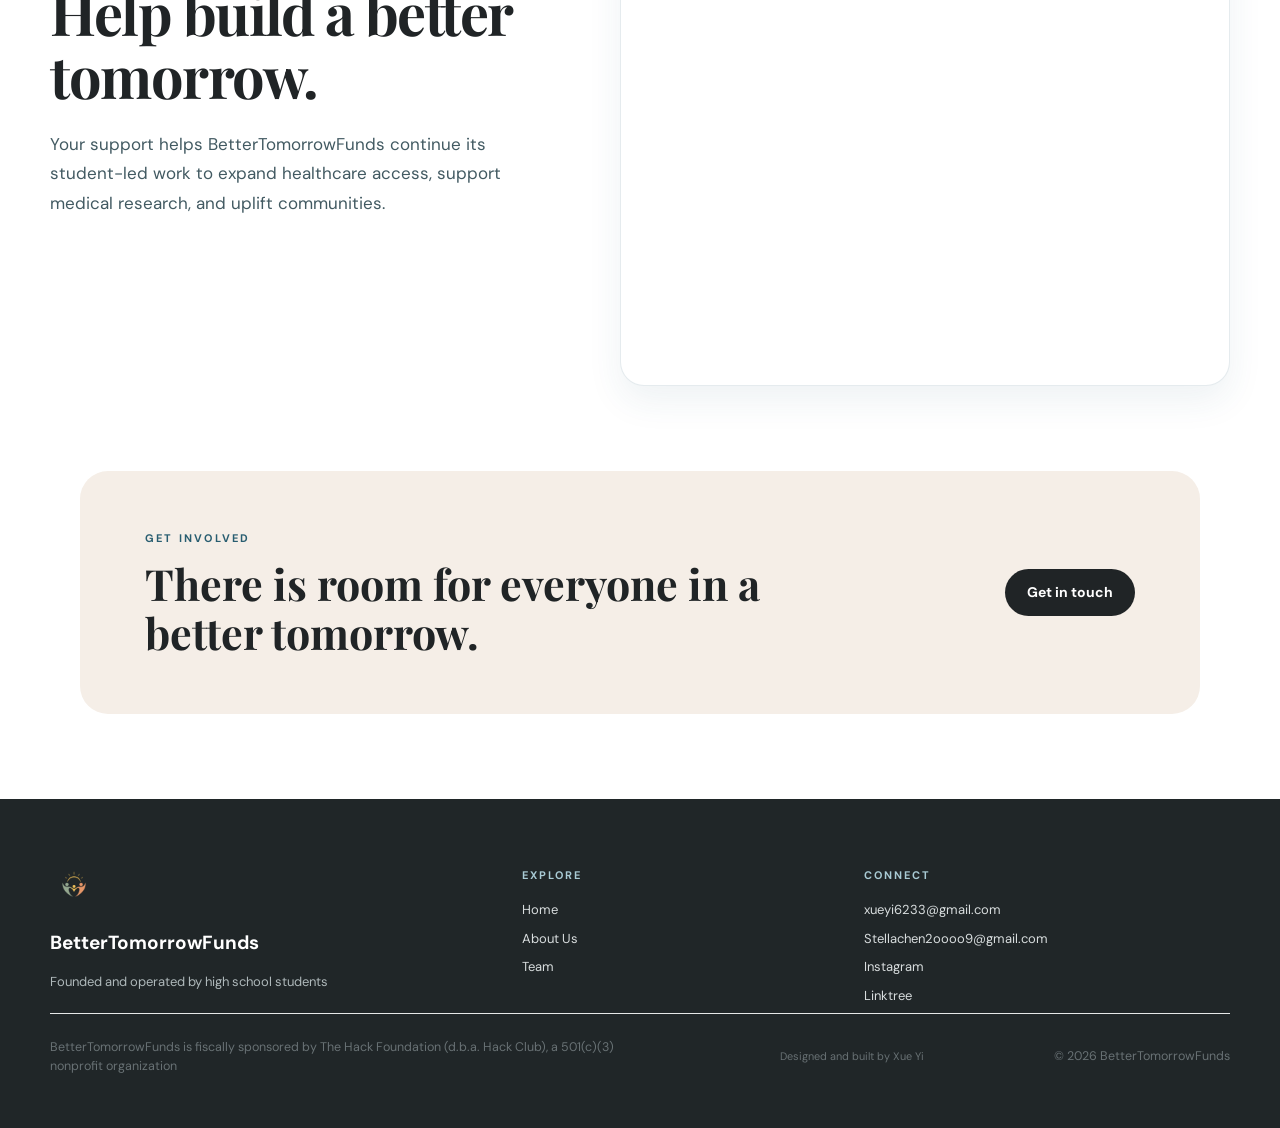
==== commit 0857182e: "Update index.html" ====
--- a/index.html
+++ b/index.html
@@ -809,7 +809,7 @@
 
 
       <p>
-        Founded and operated by high school students.
+        Founded and operated by high school students
       </p>
 
     </div>
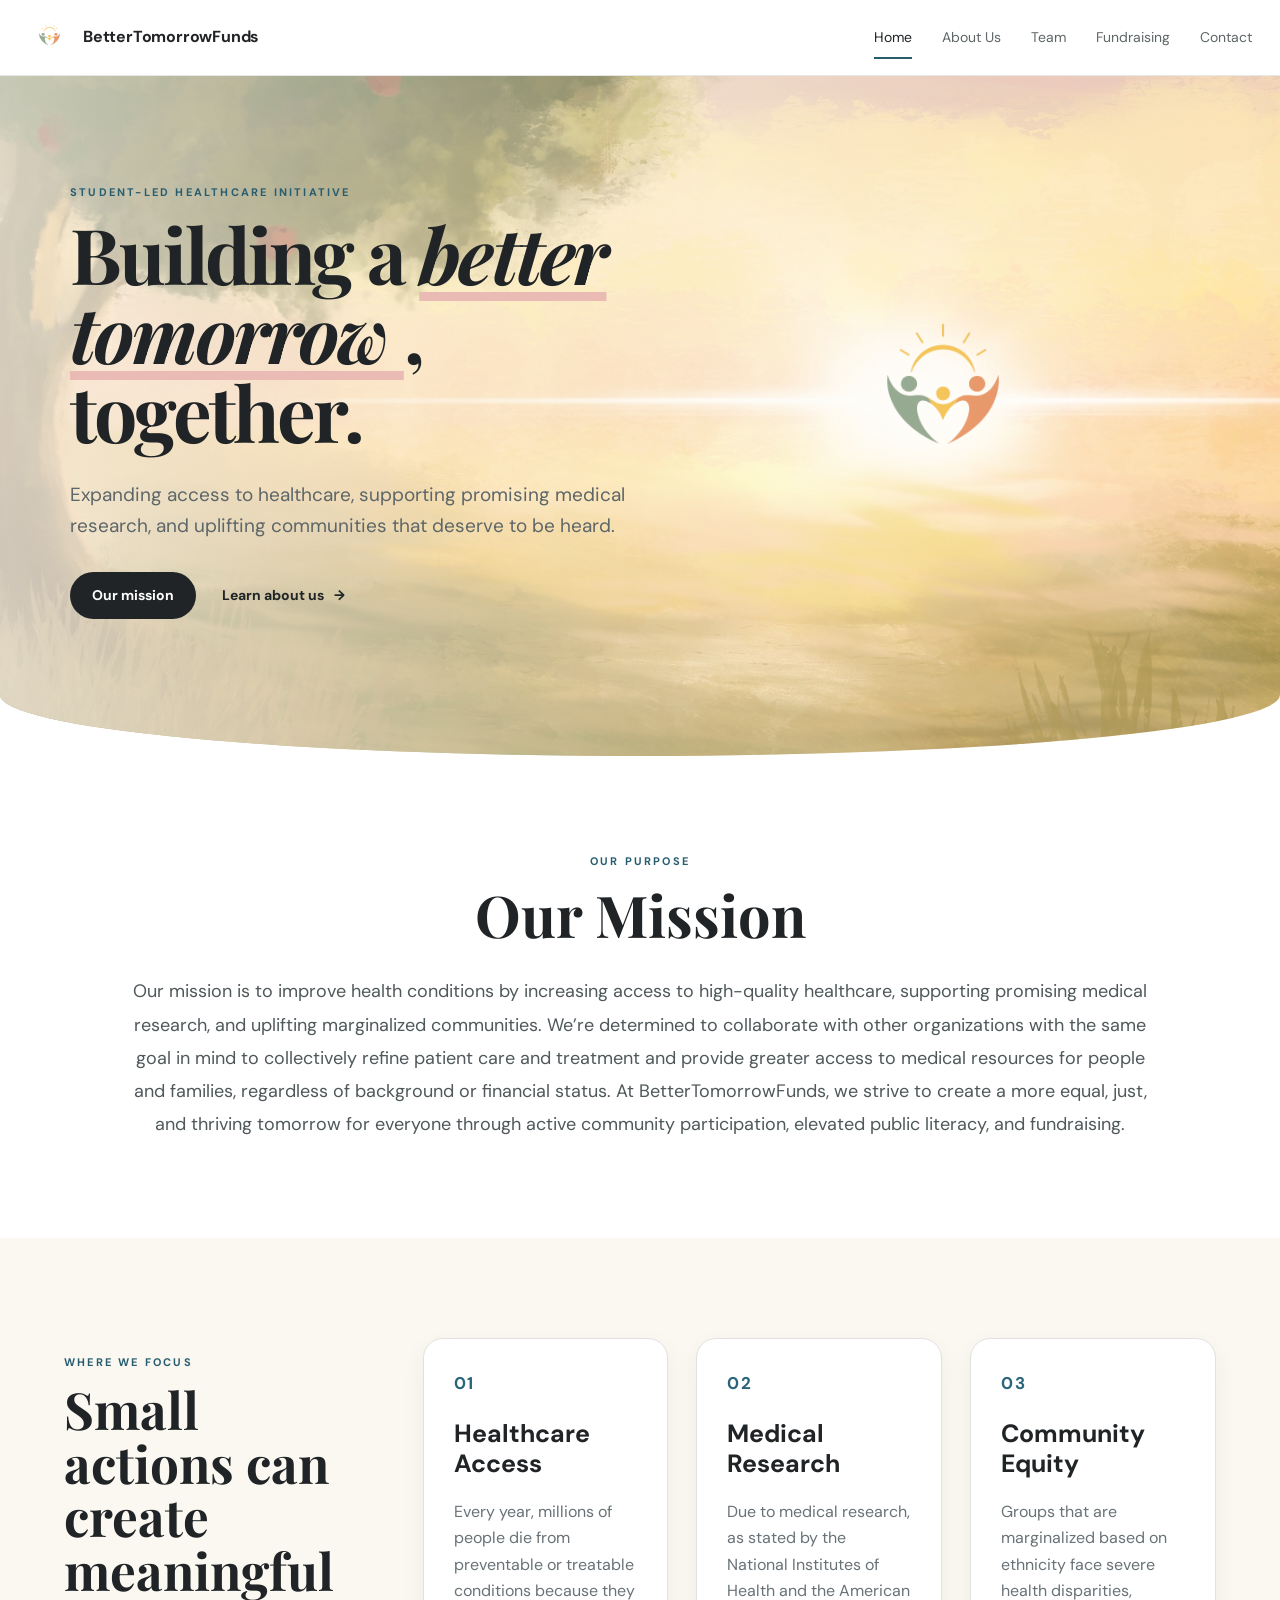
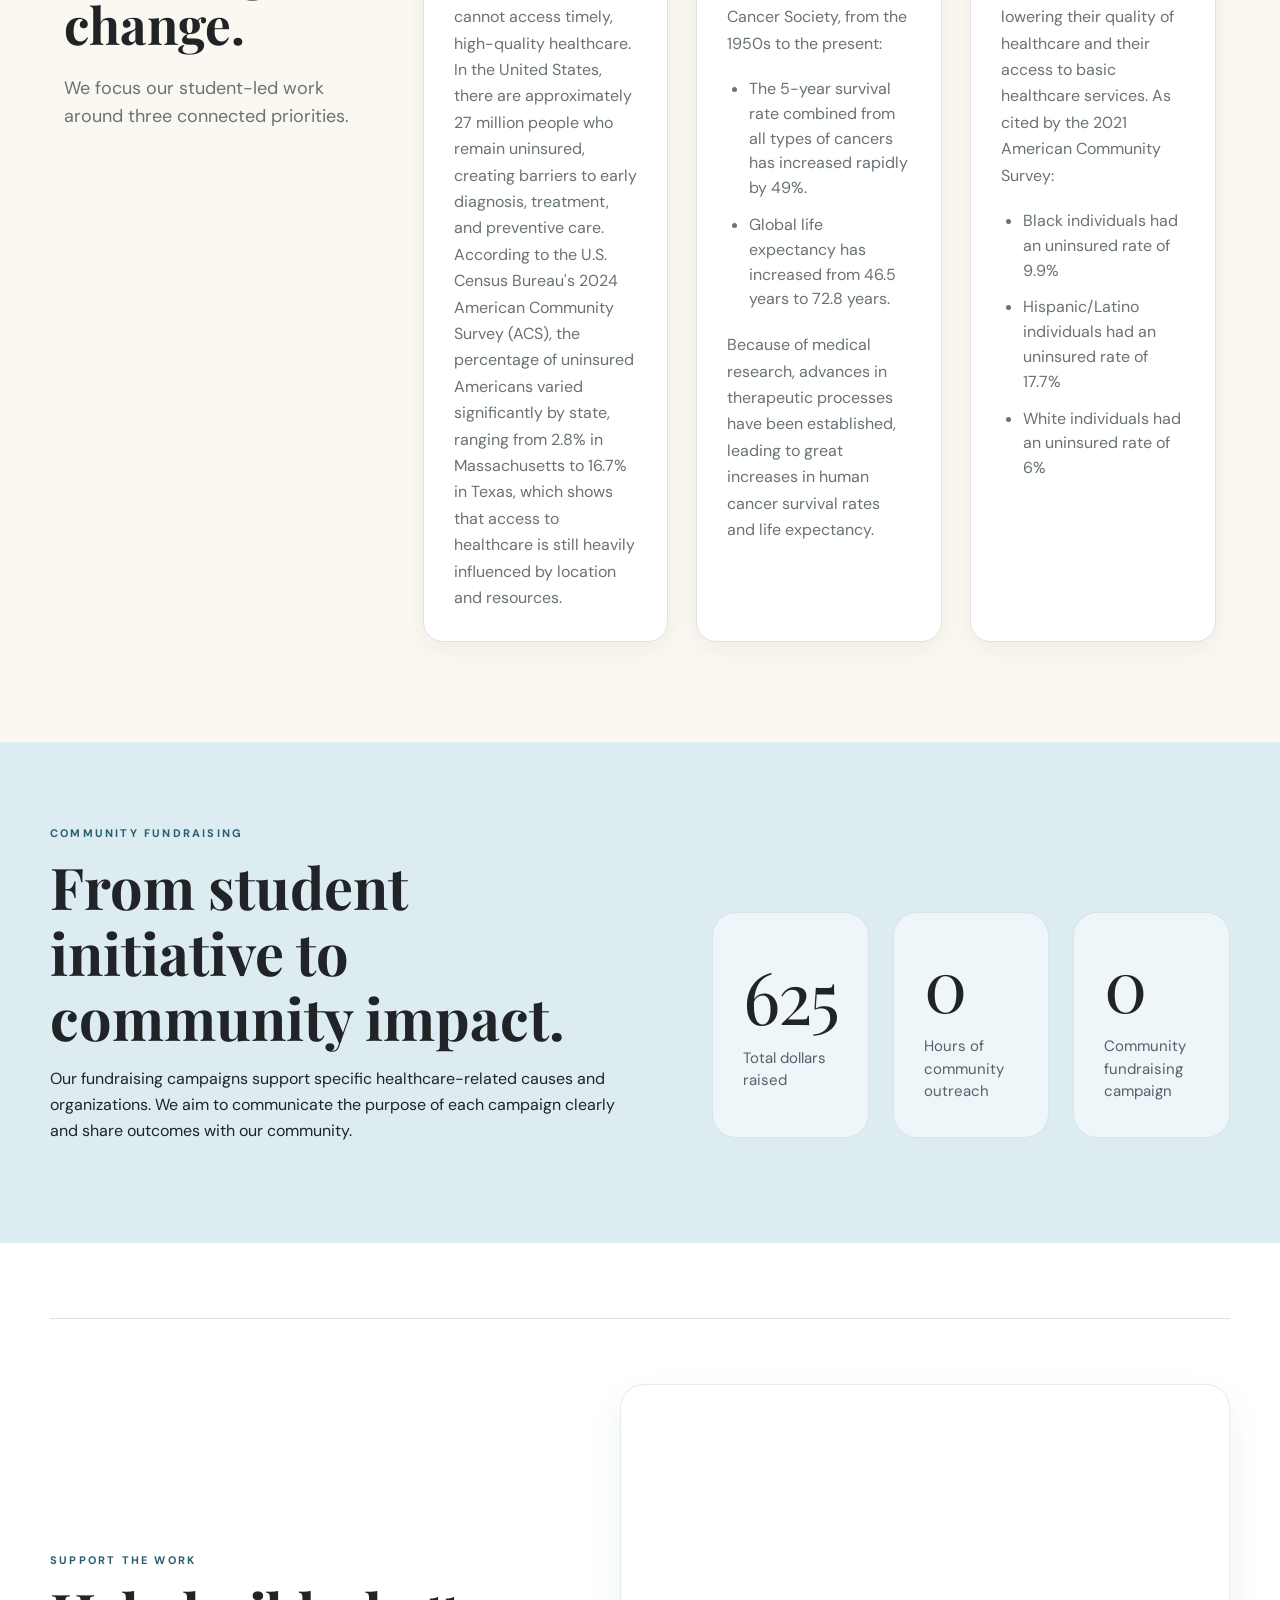
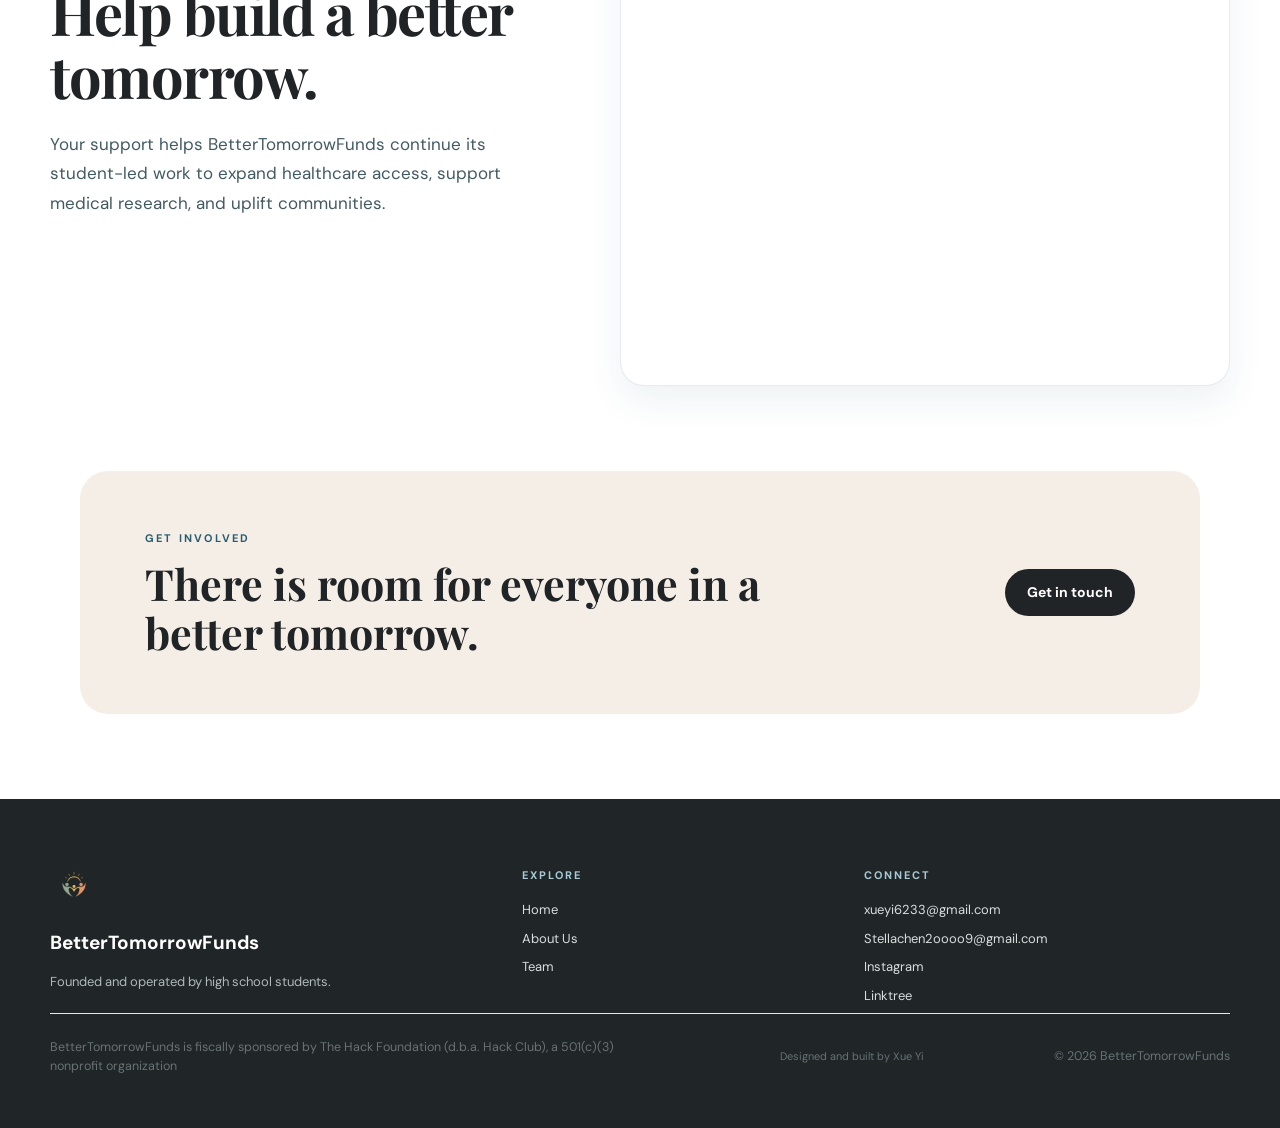
==== commit 2f8e192e: "Update index.html" ====
--- a/index.html
+++ b/index.html
@@ -809,7 +809,7 @@
 
 
       <p>
-        Founded and operated by high school students
+        Founded and operated by high school students.
       </p>
 
     </div>
--- a/style.css
+++ b/style.css
@@ -139,7 +139,6 @@
 
 /* =========================================================
    HOMEPAGE HERO
-   FULL-WIDTH IMAGE BACKGROUND + CURVED BOTTOM
    ========================================================= */
 
 .home-hero {
@@ -671,12 +670,11 @@
 
 
 /* =========================================================
-   CLOSING
+   CLOSING / SUPPORT THE WORK
    ========================================================= */
 
 .closing {
   padding-top: 85px;
-
   padding-bottom: 85px;
 }
 
@@ -704,6 +702,83 @@
 
 
 /* =========================================================
+   DONATION FORM
+   ========================================================= */
+
+.donation-area {
+  max-width: 1180px;
+
+  margin: 75px auto 0;
+
+  padding-top: 65px;
+
+  border-top:
+    1px solid rgba(40, 93, 112, 0.18);
+
+  display: grid;
+
+  grid-template-columns: 0.9fr 1.1fr;
+
+  gap: 70px;
+
+  align-items: center;
+}
+
+.donation-copy {
+  max-width: 500px;
+}
+
+.donation-copy h2 {
+  font-family: "Playfair Display", Georgia, serif;
+
+  font-size: clamp(40px, 4.5vw, 58px);
+
+  line-height: 1.1;
+
+  letter-spacing: -1.5px;
+
+  margin: 0 0 22px;
+}
+
+.donation-copy > p:last-child {
+  margin: 0;
+
+  font-size: 17px;
+
+  line-height: 1.75;
+
+  color: #425a62;
+
+  max-width: 500px;
+}
+
+.donation-frame {
+  width: 100%;
+
+  background: #fff;
+
+  border: 1px solid rgba(40, 93, 112, 0.12);
+
+  border-radius: 24px;
+
+  overflow: hidden;
+
+  box-shadow:
+    0 15px 35px rgba(40, 93, 112, 0.08);
+}
+
+.donation-frame iframe {
+  display: block;
+
+  width: 100%;
+
+  height: 600px;
+
+  border: none;
+}
+
+
+/* =========================================================
    FOOTER
    ========================================================= */
 
@@ -780,28 +855,38 @@
   color: #fff;
 }
 
-/* =========================
+
+/* =========================================================
    FOOTER BOTTOM
-========================= */
+   ========================================================= */
 
 .footer-bottom {
   width: 100%;
   max-width: var(--max);
+
   margin: 0 auto;
+
   padding: 24px 0 28px;
+
   border-top: 1px solid var(--line);
 
   display: flex;
+
   align-items: center;
+
   justify-content: space-between;
+
   gap: 24px;
 }
 
 .footer-bottom p,
 .footer-bottom span {
   margin: 0;
+
   color: var(--muted);
+
   font-size: 0.78rem;
+
   line-height: 1.5;
 }
 
@@ -809,46 +894,22 @@
   max-width: 600px;
 }
 
-/* Small website credit */
 .footer-bottom small {
   margin: 0;
+
   color: var(--muted);
+
   font-size: 0.68rem;
+
   font-weight: 400;
+
   line-height: 1.4;
 }
 
 .footer-bottom > span {
   text-align: right;
+
   white-space: nowrap;
-}
-
-
-/* =========================
-   MOBILE
-========================= */
-
-@media (max-width: 700px) {
-  .footer-bottom {
-    flex-direction: column;
-    align-items: center;
-    text-align: center;
-    gap: 10px;
-    padding: 22px 20px 26px;
-  }
-
-  .footer-bottom p {
-    max-width: 100%;
-  }
-
-  .footer-bottom small {
-    font-size: 0.66rem;
-  }
-
-  .footer-bottom > span {
-    text-align: center;
-    white-space: normal;
-  }
 }
 
 
@@ -1003,7 +1064,114 @@
 
 
 /* =========================================================
-   TEAM
+   FISCAL SPONSORSHIP
+   ========================================================= */
+
+.fiscal-sponsorship {
+  max-width: none;
+
+  background: var(--blue);
+
+  padding-top: 95px;
+  padding-bottom: 95px;
+}
+
+.fiscal-sponsorship-inner {
+  max-width: 1120px;
+
+  margin: auto;
+
+  display: grid;
+
+  grid-template-columns: 0.9fr 1.1fr;
+
+  gap: 90px;
+
+  align-items: start;
+}
+
+.fiscal-sponsorship-heading {
+  max-width: 430px;
+}
+
+.fiscal-sponsorship-heading h2 {
+  font-family:
+    "Playfair Display",
+    Georgia,
+    serif;
+
+  font-size:
+    clamp(40px, 4.5vw, 58px);
+
+  line-height: 1.1;
+
+  letter-spacing: -1.5px;
+
+  margin: 0;
+}
+
+.fiscal-sponsorship-content {
+  max-width: 650px;
+}
+
+.fiscal-sponsorship-content p {
+  margin: 0 0 24px;
+
+  font-size: 17px;
+
+  line-height: 1.85;
+
+  color: #425a62;
+}
+
+.fiscal-sponsorship-content p:first-child {
+  font-size: 19px;
+
+  line-height: 1.75;
+
+  color: var(--ink);
+}
+
+.fiscal-ein {
+  margin-top: 35px;
+
+  padding-top: 22px;
+
+  border-top:
+    1px solid rgba(40, 93, 112, 0.18);
+
+  display: flex;
+
+  align-items: center;
+
+  gap: 16px;
+}
+
+.fiscal-ein span {
+  font-size: 10px;
+
+  font-weight: 700;
+
+  letter-spacing: 1.8px;
+
+  text-transform: uppercase;
+
+  color: var(--blue3);
+}
+
+.fiscal-ein strong {
+  font-size: 15px;
+
+  font-weight: 700;
+
+  letter-spacing: 0.5px;
+
+  color: var(--ink);
+}
+
+
+/* =========================================================
+   TEAM PAGE
    ========================================================= */
 
 .team {
@@ -1046,59 +1214,253 @@
 
 
 /* =========================================================
+   TEAM HERO
+   ========================================================= */
+
+.team-hero {
+  max-width: 1180px;
+  min-height: 410px;
+  margin: 0 auto;
+
+  padding: 75px 65px;
+
+  display: grid;
+  grid-template-columns: 1.5fr 0.8fr;
+  align-items: center;
+  gap: 60px;
+
+  background: var(--blue);
+
+  border-radius: 0 0 34px 34px;
+}
+
+.team-hero-content {
+  max-width: 680px;
+}
+
+.team-hero h1 {
+  font-family: "Playfair Display", Georgia, serif;
+
+  font-size: clamp(52px, 6vw, 76px);
+
+  line-height: 1.05;
+
+  letter-spacing: -2px;
+
+  margin: 0 0 25px;
+}
+
+.team-hero-content > p:last-child {
+  max-width: 650px;
+
+  margin: 0;
+
+  font-size: 19px;
+
+  line-height: 1.75;
+
+  color: #4f5d61;
+}
+
+.team-hero-art {
+  height: 260px;
+
+  display: flex;
+
+  align-items: center;
+
+  justify-content: center;
+}
+
+.team-hero-art img {
+  width: 200px;
+  height: 200px;
+
+  object-fit: contain;
+}
+
+
+/* =========================================================
+   TEAM MEMBERS
+   ========================================================= */
+
+.team-members {
+  max-width: 1180px;
+
+  padding-top: 100px;
+  padding-bottom: 100px;
+}
+
+.team-members-heading {
+  max-width: 650px;
+
+  margin-bottom: 55px;
+}
+
+.team-members-heading h2 {
+  font-family: "Playfair Display", Georgia, serif;
+
+  font-size: clamp(40px, 4.5vw, 58px);
+
+  line-height: 1.1;
+
+  letter-spacing: -1.5px;
+
+  margin: 0;
+}
+
+.team-grid {
+  display: grid;
+
+  grid-template-columns: repeat(2, minmax(0, 1fr));
+
+  gap: 30px;
+}
+
+.team-member {
+  background: var(--cream);
+
+  border: 1px solid #e7e5dd;
+
+  border-radius: 26px;
+
+  overflow: hidden;
+
+  transition:
+    transform 0.3s ease,
+    box-shadow 0.3s ease;
+}
+
+.team-member:hover {
+  transform: translateY(-6px);
+
+  box-shadow:
+    0 18px 40px rgba(30, 40, 45, 0.09);
+}
+
+.team-member-photo {
+  width: 100%;
+
+  height: 390px;
+
+  background: var(--blue);
+
+  overflow: hidden;
+}
+
+.team-member-photo img {
+  width: 100%;
+  height: 100%;
+
+  object-fit: cover;
+
+  transition: transform 0.45s ease;
+}
+
+.team-member:hover .team-member-photo img {
+  transform: scale(1.025);
+}
+
+.team-member-info {
+  padding: 28px 30px 32px;
+}
+
+.team-member-info h3 {
+  font-family: "Playfair Display", Georgia, serif;
+
+  font-size: 31px;
+
+  line-height: 1.15;
+
+  margin: 0 0 8px;
+
+  color: var(--ink);
+}
+
+.team-member-role {
+  margin: 0;
+
+  font-size: 13px;
+
+  font-weight: 700;
+
+  letter-spacing: 1.4px;
+
+  text-transform: uppercase;
+
+  color: var(--blue3);
+}
+
+.team-closing {
+  padding-top: 0;
+}
+
+.team-closing-box {
+  background: #f5eee7;
+
+  border-radius: 28px;
+
+  padding: 60px 65px;
+
+  text-align: center;
+}
+
+.team-closing-box h2 {
+  max-width: 800px;
+
+  margin: 0 auto;
+
+  font-family: "Playfair Display", Georgia, serif;
+
+  font-size: clamp(35px, 4vw, 52px);
+
+  line-height: 1.15;
+
+  letter-spacing: -1px;
+}
+
+
+/* =========================================================
    HOMEPAGE ANIMATIONS
    ========================================================= */
 
 @keyframes homeHeroReveal {
-
   from {
     opacity: 0;
-
     transform: translateY(30px);
   }
 
   to {
     opacity: 1;
-
     transform: translateY(0);
   }
-
 }
 
 @keyframes heroArtReveal {
-
   from {
     opacity: 0;
-
     transform: scale(0.94);
   }
 
   to {
     opacity: 1;
-
     transform: scale(1);
   }
-
 }
 
 @keyframes logoReveal {
-
   from {
     opacity: 0;
-
     transform: scale(0.8);
   }
 
   to {
     opacity: 1;
-
     transform: scale(1);
   }
-
 }
 
 @keyframes logoFloat {
-
   0%,
   100% {
     transform: translateY(0);
@@ -1107,7 +1469,6 @@
   50% {
     transform: translateY(-10px);
   }
-
 }
 
 
@@ -1129,12 +1490,10 @@
 
     background: #fff;
 
-    padding:
-      15px 25px 25px;
+    padding: 15px 25px 25px;
 
     box-shadow:
-      0 15px 30px
-      rgba(0, 0, 0, 0.08);
+      0 15px 30px rgba(0, 0, 0, 0.08);
 
     flex-direction: column;
 
@@ -1165,8 +1524,7 @@
 
     min-height: 720px;
 
-    padding:
-      80px 35px 125px;
+    padding: 80px 35px 125px;
 
     background-position: 44% center;
     background-size: cover;
@@ -1213,9 +1571,34 @@
     gap: 20px;
   }
 
-
   .fundraising-stats {
     margin-top: 55px;
+  }
+
+
+  .donation-area {
+    grid-template-columns: 1fr;
+
+    gap: 40px;
+
+    margin-top: 60px;
+
+    padding-top: 55px;
+  }
+
+  .donation-copy {
+    max-width: 700px;
+  }
+
+
+  .fiscal-sponsorship-inner {
+    grid-template-columns: 1fr;
+
+    gap: 40px;
+  }
+
+  .fiscal-sponsorship-heading {
+    max-width: 650px;
   }
 
 
@@ -1245,18 +1628,41 @@
     grid-column: 1 / -1;
   }
 
-}
-
-
-/* =========================================================
-   MOBILE
+
+  .team-hero {
+    grid-template-columns: 1fr;
+
+    padding: 65px 45px;
+
+    gap: 20px;
+  }
+
+  .team-hero-art {
+    height: 180px;
+  }
+
+  .team-hero-art img {
+    width: 150px;
+    height: 150px;
+  }
+}
+
+
+/* =========================================================
+   MOBILE — 750px
    ========================================================= */
 
 @media (max-width: 750px) {
 
+  html,
+  body {
+    width: 100%;
+    max-width: 100%;
+    overflow-x: hidden;
+  }
+
   .focus {
-    padding:
-      75px 6vw;
+    padding: 75px 22px;
   }
 
   .focus-grid {
@@ -1270,46 +1676,723 @@
   }
 
 
+  /* FUNDRAISING */
+
+  .fundraising {
+    width: 100%;
+    max-width: 100%;
+
+    padding: 68px 22px;
+
+    overflow: hidden;
+  }
+
+  .fundraising-inner {
+    width: 100%;
+    max-width: 700px;
+
+    margin: 0 auto;
+
+    display: block;
+
+    min-width: 0;
+  }
+
+  .fundraising-inner > div,
+  .fundraising-inner > p {
+    width: 100%;
+    max-width: 100%;
+    min-width: 0;
+  }
+
+  .fundraising h2 {
+    font-size: clamp(38px, 10vw, 52px);
+
+    line-height: 1.08;
+
+    overflow-wrap: anywhere;
+  }
+
+  .fundraising-inner > p {
+    margin-top: 22px;
+
+    font-size: 16px;
+
+    line-height: 1.7;
+
+    overflow-wrap: anywhere;
+  }
+
+
+  /* COUNTERS */
+
   .fundraising-stats {
+    width: 100%;
+    max-width: 100%;
+
+    margin: 45px 0 0;
+
+    display: grid;
+
+    grid-template-columns:
+      minmax(0, 1fr);
+
+    gap: 16px;
+
+    padding: 0;
+
+    border: none;
+
+    min-width: 0;
+  }
+
+  .fundraising-stat,
+  .fundraising-stat:first-child {
+    width: 100%;
+    max-width: 100%;
+    min-width: 0;
+
+    min-height: 150px;
+
+    padding: 28px 20px;
+
+    border:
+      1px solid rgba(40, 93, 112, 0.12);
+
+    border-radius: 24px;
+
+    background:
+      rgba(255, 255, 255, 0.58);
+
+    text-align: center;
+
+    display: flex;
+
+    flex-direction: column;
+
+    justify-content: center;
+
+    align-items: center;
+
+    overflow: hidden;
+  }
+
+  .fundraising-stat:hover {
+    transform: translateY(-3px);
+  }
+
+  .stat-number {
+    display: block;
+
+    width: 100%;
+    max-width: 100%;
+
+    font-size: 56px;
+
+    line-height: 1;
+
+    letter-spacing: -1px;
+
+    margin: 0 0 12px;
+
+    white-space: nowrap;
+
+    overflow: hidden;
+
+    font-variant-numeric: tabular-nums;
+  }
+
+  .fundraising-stat p {
+    width: 100%;
+    max-width: 280px;
+
+    margin: 0;
+
+    font-size: 14px;
+
+    line-height: 1.45;
+
+    color: #526267;
+
+    overflow-wrap: anywhere;
+  }
+
+
+  /* =======================================================
+     SUPPORT THE WORK / DONATION
+     ======================================================= */
+
+  .donation-area {
+    width: 100%;
+    max-width: 700px;
+
+    margin: 55px auto 0;
+
+    padding: 50px 0 0;
+
+    border-top:
+      1px solid rgba(40, 93, 112, 0.18);
+
+    display: grid;
+
+    grid-template-columns:
+      minmax(0, 1fr);
+
+    gap: 38px;
+
+    align-items: start;
+
+    min-width: 0;
+  }
+
+  .donation-copy {
+    width: 100%;
+    max-width: 100%;
+    min-width: 0;
+  }
+
+  .donation-copy h2 {
+    width: 100%;
+    max-width: 100%;
+
+    font-size: clamp(38px, 10vw, 56px);
+
+    line-height: 1.06;
+
+    letter-spacing: -1.2px;
+
+    margin: 0 0 22px;
+
+    overflow-wrap: anywhere;
+  }
+
+  .donation-copy > p:last-child {
+    width: 100%;
+    max-width: 100%;
+    min-width: 0;
+
+    margin: 0;
+
+    font-size: 16px;
+
+    line-height: 1.75;
+
+    color: #425a62;
+
+    overflow-wrap: anywhere;
+  }
+
+  .donation-frame {
+    width: 100%;
+    max-width: 100%;
+    min-width: 0;
+
+    margin: 0;
+
+    padding: 0;
+
+    border-radius: 20px;
+
+    overflow: hidden;
+
+    box-sizing: border-box;
+  }
+
+  .donation-frame iframe {
+    display: block;
+
+    width: 100%;
+    max-width: 100%;
+
+    height: 600px;
+
+    min-width: 0;
+
+    border: none;
+
+    box-sizing: border-box;
+  }
+
+
+  /* =======================================================
+     CLOSING
+     ======================================================= */
+
+  .closing {
+    width: 100%;
+    max-width: 100%;
+
+    margin: 0;
+
+    padding: 60px 22px;
+
+    overflow: hidden;
+
+    box-sizing: border-box;
+  }
+
+  .closing-box {
+    width: 100%;
+    max-width: 700px;
+
+    margin: 0 auto;
+
+    padding: 42px 26px;
+
+    display: flex;
+
+    flex-direction: column;
+
+    align-items: flex-start;
+
+    justify-content: center;
+
+    gap: 28px;
+
+    border-radius: 24px;
+
+    box-sizing: border-box;
+
+    overflow: hidden;
+  }
+
+  .closing-box > * {
+    width: 100%;
+    max-width: 100%;
+    min-width: 0;
+  }
+
+  .closing h2 {
+    width: 100%;
+    max-width: 100%;
+
+    font-size: clamp(36px, 10vw, 50px);
+
+    line-height: 1.07;
+
+    letter-spacing: -1px;
+
+    margin: 0;
+
+    overflow-wrap: anywhere;
+  }
+
+  .closing .kicker {
+    font-size: 10px;
+
+    letter-spacing: 2px;
+  }
+
+  .closing .btn {
+    width: 100%;
+
+    max-width: 220px;
+
+    text-align: center;
+  }
+
+
+  /* =======================================================
+     ABOUT US
+     ======================================================= */
+
+  .about-heading {
+    width: 100%;
+    max-width: 100%;
+
+    min-width: 0;
+
+    margin: 0;
+
+    min-height: auto;
+
+    padding: 55px 22px;
+
+    display: flex;
+
+    flex-direction: column;
+
+    align-items: flex-start;
+
+    justify-content: center;
+
+    gap: 30px;
+
+    overflow: hidden;
+
+    box-sizing: border-box;
+  }
+
+  .about-heading > * {
+    width: 100%;
+    max-width: 100%;
+    min-width: 0;
+  }
+
+  .about-heading h1 {
+    width: 100%;
+    max-width: 100%;
+    min-width: 0;
+
+    font-size: clamp(44px, 12vw, 64px);
+
+    line-height: 1.02;
+
+    letter-spacing: -1.5px;
+
+    margin: 0;
+
+    overflow-wrap: anywhere;
+
+    word-break: normal;
+  }
+
+  .about-heading img {
+    width: 110px;
+
+    height: 110px;
+
+    max-width: 110px;
+
+    margin: 0 auto;
+
+    align-self: center;
+  }
+
+
+  .about-intro {
+    width: 100%;
+    max-width: 100%;
+
+    padding: 65px 22px;
+
+    overflow: hidden;
+
+    box-sizing: border-box;
+  }
+
+  .about-intro p {
+    width: 100%;
+    max-width: 700px;
+
+    margin: 0 auto;
+
+    font-size: 17px;
+
+    line-height: 1.75;
+
+    overflow-wrap: anywhere;
+  }
+
+
+  /* =======================================================
+     LOGO MEANING
+     ======================================================= */
+
+  .logo-meaning {
+    width: 100%;
+    max-width: 100%;
+
+    padding:
+      68px 22px;
+
+    display: flex;
+
+    flex-direction: column;
+
+    gap: 35px;
+
+    overflow: hidden;
+
+    box-sizing: border-box;
+  }
+
+  .logo-meaning > * {
+    width: 100%;
+    max-width: 100%;
+    min-width: 0;
+  }
+
+  .logo-display {
+    width: 100%;
+    max-width: 100%;
+
+    height: 280px;
+
+    min-width: 0;
+
+    box-sizing: border-box;
+  }
+
+  .logo-display img {
+    max-width: 180px;
+
+    width: 180px;
+
+    height: 180px;
+  }
+
+  .logo-meaning > div:last-child {
+    width: 100%;
+    max-width: 100%;
+    min-width: 0;
+
+    overflow: hidden;
+  }
+
+  .logo-meaning h2 {
+    width: 100%;
+    max-width: 100%;
+
+    font-size: clamp(36px, 9vw, 52px);
+
+    overflow-wrap: anywhere;
+  }
+
+
+  /* =======================================================
+     TRANSPARENCY
+     ======================================================= */
+
+  .transparency {
+    width: 100%;
+    max-width: 100%;
+
+    padding-left: 22px;
+
+    padding-right: 22px;
+  }
+
+  .transparency p {
+    width: 100%;
+    max-width: 100%;
+
+    font-size: 16px;
+
+    overflow-wrap: anywhere;
+  }
+
+
+  /* =======================================================
+     FISCAL SPONSORSHIP
+     ======================================================= */
+
+  .fiscal-sponsorship {
+    width: 100%;
+    max-width: 100%;
+
+    padding: 70px 22px;
+
+    margin: 0;
+
+    overflow: hidden;
+
+    box-sizing: border-box;
+  }
+
+  .fiscal-sponsorship-inner {
+    width: 100%;
+    max-width: 700px;
+
+    margin: 0 auto;
+
+    display: grid;
+
+    grid-template-columns:
+      minmax(0, 1fr);
+
+    gap: 38px;
+
+    align-items: start;
+
+    min-width: 0;
+  }
+
+  .fiscal-sponsorship-heading,
+  .fiscal-sponsorship-content {
+    width: 100%;
+    max-width: 100%;
+    min-width: 0;
+  }
+
+  .fiscal-sponsorship-heading h2 {
+    width: 100%;
+    max-width: 100%;
+
+    font-size: clamp(38px, 10vw, 56px);
+
+    line-height: 1.06;
+
+    letter-spacing: -1.2px;
+
+    margin: 0;
+
+    overflow-wrap: anywhere;
+
+    word-break: normal;
+  }
+
+  .fiscal-sponsorship-content {
+    overflow: hidden;
+  }
+
+  .fiscal-sponsorship-content p {
+    width: 100%;
+    max-width: 100%;
+    min-width: 0;
+
+    margin: 0 0 24px;
+
+    font-size: 16px;
+
+    line-height: 1.75;
+
+    color: #425a62;
+
+    overflow-wrap: anywhere;
+
+    word-break: normal;
+  }
+
+  .fiscal-sponsorship-content p:first-child {
+    font-size: 17px;
+
+    line-height: 1.75;
+
+    color: var(--ink);
+  }
+
+  .fiscal-ein {
+    width: 100%;
+    max-width: 100%;
+
+    margin-top: 30px;
+
+    padding-top: 22px;
+
+    display: flex;
+
+    flex-wrap: wrap;
+
+    align-items: center;
+
+    gap: 12px;
+
+    overflow-wrap: anywhere;
+  }
+
+
+  /* =======================================================
+     TEAM
+     ======================================================= */
+
+  .team-members {
+    padding-top: 70px;
+
+    padding-bottom: 70px;
+  }
+
+  .team-members-heading {
+    margin-bottom: 35px;
+  }
+
+  .team-grid {
     grid-template-columns: 1fr;
 
-    gap: 0;
-
-    margin-top: 45px;
-
-    padding-top: 0;
-
-    border-top: none;
-  }
-
-  .fundraising-stat {
-    padding: 30px 0;
-
-    border-right: none;
-
-    border-bottom:
-      1px solid rgba(40, 93, 112, 0.18);
-  }
-
-  .fundraising-stat:first-child {
-    padding-top: 0;
-  }
-
-  .fundraising-stat:last-child {
-    padding-bottom: 0;
-
-    border-bottom: none;
-  }
-
-  .stat-number {
-    font-size: 58px;
-  }
-
-}
-
-
-/* =========================================================
-   SMALL MOBILE
+    gap: 22px;
+  }
+
+  .team-member-photo {
+    height: 360px;
+  }
+
+  .team-member-info {
+    padding: 24px;
+  }
+
+  .team-member-info h3 {
+    font-size: 28px;
+
+    overflow-wrap: anywhere;
+  }
+
+  .team-closing-box {
+    padding: 42px 25px;
+  }
+
+
+  /* =======================================================
+     FOOTER
+     ======================================================= */
+
+  .footer-bottom {
+    flex-direction: column;
+
+    align-items: center;
+
+    text-align: center;
+
+    gap: 10px;
+
+    padding:
+      22px 20px 26px;
+  }
+
+  .footer-bottom p {
+    max-width: 100%;
+  }
+
+  .footer-bottom small {
+    font-size: 0.66rem;
+  }
+
+  .footer-bottom > span {
+    text-align: center;
+
+    white-space: normal;
+  }
+
+
+  /* =======================================================
+     GENERAL MOBILE TEXT SAFETY
+     ======================================================= */
+
+  h1,
+  h2,
+  h3,
+  h4,
+  p,
+  span,
+  strong,
+  a,
+  li {
+    overflow-wrap: anywhere;
+
+    word-break: normal;
+  }
+
+  .section,
+  .focus,
+  .fundraising,
+  .closing {
+    min-width: 0;
+
+    max-width: 100%;
+  }
+
+  .section > *,
+  .focus > *,
+  .fundraising > *,
+  .closing > * {
+    min-width: 0;
+
+    max-width: 100%;
+  }
+}
+
+
+/* =========================================================
+   SMALL MOBILE — 600px
    ========================================================= */
 
 @media (max-width: 600px) {
@@ -1323,8 +2406,7 @@
   }
 
   .nav-shell {
-    padding:
-      0 20px;
+    padding: 0 20px;
   }
 
   .brand {
@@ -1352,6 +2434,7 @@
 
     background-position:
       40% center;
+
     background-size: cover;
 
     border-radius:
@@ -1379,8 +2462,6 @@
 
   .hero-art {
     height: 250px;
-
-    border-radius: 0;
   }
 
   .hero-art img {
@@ -1406,14 +2487,6 @@
     padding-right: 22px;
   }
 
-  .focus-grid {
-    grid-template-columns: 1fr;
-  }
-
-  .focus-card {
-    min-height: auto;
-  }
-
 
   .fundraising {
     padding:
@@ -1429,7 +2502,7 @@
   }
 
   .stat-number {
-    font-size: 52px;
+    font-size: 56px;
   }
 
   .fundraising-stat p {
@@ -1437,36 +2510,127 @@
   }
 
 
+  /* DONATION */
+
+  .donation-area {
+    width: 100%;
+
+    max-width: 100%;
+
+    margin-top: 50px;
+
+    padding-top: 45px;
+
+    gap: 32px;
+
+    grid-template-columns:
+      minmax(0, 1fr);
+  }
+
+  .donation-copy h2 {
+    font-size: 39px;
+
+    line-height: 1.05;
+  }
+
+  .donation-copy > p:last-child {
+    font-size: 16px;
+
+    line-height: 1.75;
+  }
+
+  .donation-frame {
+    width: 100%;
+
+    max-width: 100%;
+
+    border-radius: 18px;
+  }
+
+  .donation-frame iframe {
+    width: 100%;
+
+    height: 600px;
+  }
+
+
+  /* FISCAL SPONSORSHIP */
+
+  .fiscal-sponsorship {
+    padding:
+      65px 22px;
+  }
+
+  .fiscal-sponsorship-inner {
+    gap: 32px;
+  }
+
+  .fiscal-sponsorship-heading h2 {
+    font-size: 39px;
+
+    line-height: 1.05;
+  }
+
+  .fiscal-sponsorship-content p {
+    font-size: 16px;
+
+    line-height: 1.75;
+  }
+
+  .fiscal-sponsorship-content p:first-child {
+    font-size: 17px;
+  }
+
+
+  /* CLOSING */
+
+  .closing {
+    padding:
+      55px 22px;
+  }
+
   .closing-box {
     padding:
-      38px 28px;
-
-    display: block;
+      40px 24px;
   }
 
   .closing h2 {
-    font-size: 36px;
-  }
-
+    font-size: 39px;
+
+    line-height: 1.05;
+  }
+
+
+  /* ABOUT */
 
   .about-heading {
-    min-height: 300px;
-
     padding:
       55px 22px;
   }
 
+  .about-heading h1 {
+    font-size:
+      clamp(43px, 12vw, 62px);
+
+    line-height: 1.02;
+  }
+
   .about-heading img {
-    width: 100px;
-
-    height: 100px;
-  }
-
+    width: 110px;
+
+    height: 110px;
+  }
+
+  .about-intro {
+    padding:
+      65px 22px;
+  }
 
   .about-intro p {
-    font-size: 14px;
-  }
-
+    font-size: 17px;
+
+    line-height: 1.75;
+  }
 
   .logo-meaning {
     padding-left: 22px;
@@ -1485,6 +2649,8 @@
   }
 
 
+  /* FOOTER */
+
   .footer-top {
     grid-template-columns: 1fr;
 
@@ -1492,288 +2658,18 @@
   }
 
   .footer-bottom {
-    display: block;
-  }
-
-  .footer-bottom span {
-    display: block;
-
-    margin-top: 12px;
+    display: flex;
   }
 
 
   .hero-actions {
     flex-wrap: wrap;
   }
-
-}
-
-
-/* =========================================================
-   TEAM PAGE
-   ========================================================= */
-
-
-/* =========================================================
-   TEAM HERO
-   ========================================================= */
-
-.team-hero {
-  max-width: 1180px;
-  min-height: 410px;
-  margin: 0 auto;
-
-  padding: 75px 65px;
-
-  display: grid;
-  grid-template-columns: 1.5fr 0.8fr;
-  align-items: center;
-  gap: 60px;
-
-  background: var(--blue);
-
-  border-radius: 0 0 34px 34px;
-}
-
-.team-hero-content {
-  max-width: 680px;
-}
-
-.team-hero h1 {
-  font-family: "Playfair Display", Georgia, serif;
-
-  font-size: clamp(52px, 6vw, 76px);
-
-  line-height: 1.05;
-
-  letter-spacing: -2px;
-
-  margin: 0 0 25px;
-}
-
-.team-hero-content > p:last-child {
-  max-width: 650px;
-
-  margin: 0;
-
-  font-size: 19px;
-
-  line-height: 1.75;
-
-  color: #4f5d61;
-}
-
-.team-hero-art {
-  height: 260px;
-
-  display: flex;
-
-  align-items: center;
-
-  justify-content: center;
-}
-
-.team-hero-art img {
-  width: 200px;
-  height: 200px;
-
-  object-fit: contain;
-}
-
-
-/* =========================================================
-   TEAM MEMBERS SECTION
-   ========================================================= */
-
-.team-members {
-  max-width: 1180px;
-
-  padding-top: 100px;
-  padding-bottom: 100px;
-}
-
-.team-members-heading {
-  max-width: 650px;
-
-  margin-bottom: 55px;
-}
-
-.team-members-heading h2 {
-  font-family: "Playfair Display", Georgia, serif;
-
-  font-size: clamp(40px, 4.5vw, 58px);
-
-  line-height: 1.1;
-
-  letter-spacing: -1.5px;
-
-  margin: 0;
-}
-
-
-/* =========================================================
-   TEAM GRID
-   ========================================================= */
-
-.team-grid {
-  display: grid;
-
-  grid-template-columns: repeat(2, minmax(0, 1fr));
-
-  gap: 30px;
-}
-
-
-/* =========================================================
-   TEAM MEMBER CARD
-   ========================================================= */
-
-.team-member {
-  background: var(--cream);
-
-  border: 1px solid #e7e5dd;
-
-  border-radius: 26px;
-
-  overflow: hidden;
-
-  transition:
-    transform 0.3s ease,
-    box-shadow 0.3s ease;
-}
-
-.team-member:hover {
-  transform: translateY(-6px);
-
-  box-shadow:
-    0 18px 40px rgba(30, 40, 45, 0.09);
-}
-
-
-/* =========================================================
-   TEAM MEMBER PHOTO
-   ========================================================= */
-
-.team-member-photo {
-  width: 100%;
-
-  height: 390px;
-
-  background: var(--blue);
-
-  overflow: hidden;
-}
-
-.team-member-photo img {
-  width: 100%;
-  height: 100%;
-
-  object-fit: cover;
-
-  transition: transform 0.45s ease;
-}
-
-.team-member:hover .team-member-photo img {
-  transform: scale(1.025);
-}
-
-
-/* =========================================================
-   TEAM MEMBER INFORMATION
-   ========================================================= */
-
-.team-member-info {
-  padding: 28px 30px 32px;
-}
-
-.team-member-info h3 {
-  font-family: "Playfair Display", Georgia, serif;
-
-  font-size: 31px;
-
-  line-height: 1.15;
-
-  margin: 0 0 8px;
-
-  color: var(--ink);
-}
-
-.team-member-role {
-  margin: 0;
-
-  font-size: 13px;
-
-  font-weight: 700;
-
-  letter-spacing: 1.4px;
-
-  text-transform: uppercase;
-
-  color: var(--blue3);
-}
-
-
-/* =========================================================
-   TEAM CLOSING
-   ========================================================= */
-
-.team-closing {
-  padding-top: 0;
-}
-
-.team-closing-box {
-  background: #f5eee7;
-
-  border-radius: 28px;
-
-  padding: 60px 65px;
-
-  text-align: center;
-}
-
-.team-closing-box h2 {
-  max-width: 800px;
-
-  margin: 0 auto;
-
-  font-family: "Playfair Display", Georgia, serif;
-
-  font-size: clamp(35px, 4vw, 52px);
-
-  line-height: 1.15;
-
-  letter-spacing: -1px;
-}
-
-
-/* =========================================================
-   TEAM PAGE TABLET
-   ========================================================= */
-
-@media (max-width: 900px) {
-
-  .team-hero {
-    grid-template-columns: 1fr;
-
-    padding: 65px 45px;
-
-    gap: 20px;
-  }
-
-  .team-hero-art {
-    height: 180px;
-  }
-
-  .team-hero-art img {
-    width: 150px;
-    height: 150px;
-  }
-
-}
-
-
-/* =========================================================
-   TEAM PAGE MOBILE
+}
+
+
+/* =========================================================
+   TEAM PAGE MOBILE — 650px
    ========================================================= */
 
 @media (max-width: 650px) {
@@ -1781,19 +2677,25 @@
   .team-hero {
     min-height: 0;
 
-    padding: 55px 22px 45px;
-
-    border-radius: 0 0 28px 28px;
+    padding:
+      55px 22px 45px;
+
+    border-radius:
+      0 0 28px 28px;
   }
 
   .team-hero h1 {
     font-size: 52px;
 
     letter-spacing: -1.5px;
+
+    overflow-wrap: anywhere;
   }
 
   .team-hero-content > p:last-child {
     font-size: 16px;
+
+    overflow-wrap: anywhere;
   }
 
   .team-hero-art {
@@ -1802,59 +2704,148 @@
 
   .team-hero-art img {
     width: 120px;
+
     height: 120px;
   }
-
-  .team-members {
-    padding-top: 70px;
-    padding-bottom: 70px;
-  }
-
-  .team-members-heading {
-    margin-bottom: 35px;
-  }
-
-  .team-grid {
-    grid-template-columns: 1fr;
-
-    gap: 22px;
-  }
-
-  .team-member-photo {
-    height: 360px;
-  }
-
-  .team-member-info {
-    padding: 24px;
-  }
-
-  .team-member-info h3 {
-    font-size: 28px;
-  }
-
-  .team-closing-box {
-    padding: 42px 25px;
-  }
-
-}
-
-
-/* =========================================================
-   TEAM PAGE REDUCED MOTION
-   ========================================================= */
-
-@media (prefers-reduced-motion: reduce) {
-
-  .team-member,
-  .team-member-photo img {
-    transition: none;
-  }
-
-}
-
-
-/* =========================================================
-   ACCESSIBILITY
+}
+
+
+/* =========================================================
+   VERY SMALL PHONES — 400px
+   ========================================================= */
+
+@media (max-width: 400px) {
+
+  .home-hero {
+    min-height: 700px;
+
+    padding:
+      55px 20px 115px;
+
+    background-position:
+      38% center;
+
+    background-size: cover;
+  }
+
+  .hero-copy h1 {
+    font-size: 44px;
+  }
+
+  .hero-art {
+    height: 220px;
+  }
+
+  .hero-art img {
+    width: 155px;
+
+    height: 155px;
+  }
+
+
+  .section {
+    padding-left: 20px;
+
+    padding-right: 20px;
+  }
+
+
+  .fundraising {
+    padding-left: 20px;
+
+    padding-right: 20px;
+  }
+
+  .fundraising-stats {
+    margin-top: 38px;
+  }
+
+  .fundraising-stat {
+    padding:
+      26px 20px;
+
+    min-height: 140px;
+  }
+
+  .stat-number {
+    font-size: 52px;
+
+    letter-spacing: -0.5px;
+  }
+
+
+  .donation-area {
+    margin-top: 45px;
+
+    padding-top: 40px;
+  }
+
+  .donation-copy h2 {
+    font-size: 36px;
+  }
+
+
+  .fiscal-sponsorship {
+    padding-left: 20px;
+
+    padding-right: 20px;
+  }
+
+  .fiscal-sponsorship-heading h2 {
+    font-size: 36px;
+  }
+
+
+  .closing {
+    padding-left: 20px;
+
+    padding-right: 20px;
+  }
+
+  .closing-box {
+    padding:
+      34px 22px;
+  }
+
+  .closing h2 {
+    font-size: 34px;
+  }
+
+
+  .about-heading {
+    padding-left: 20px;
+
+    padding-right: 20px;
+  }
+
+  .about-heading h1 {
+    font-size: 44px;
+
+    letter-spacing: -1.5px;
+  }
+
+  .about-intro {
+    padding-left: 20px;
+
+    padding-right: 20px;
+  }
+
+  .logo-meaning {
+    padding-left: 20px;
+
+    padding-right: 20px;
+  }
+
+  .transparency {
+    padding-left: 20px;
+
+    padding-right: 20px;
+  }
+}
+
+
+/* =========================================================
+   REDUCED MOTION
    ========================================================= */
 
 @media (prefers-reduced-motion: reduce) {
@@ -1883,12 +2874,15 @@
     transform: none;
   }
 
-}
-
-
-/* =========================================================
-   MOBILE OVERFLOW FIX
-   ABOUT US + ALL PAGES
+  .team-member,
+  .team-member-photo img {
+    transition: none;
+  }
+}
+
+
+/* =========================================================
+   FINAL GLOBAL OVERFLOW PROTECTION
    ========================================================= */
 
 html,
@@ -1897,764 +2891,3 @@
   max-width: 100%;
   overflow-x: hidden;
 }
-
-
-/* =========================================================
-   ABOUT US — MOBILE
-   ========================================================= */
-
-@media (max-width: 750px) {
-
-  .about-heading,
-  .about-intro,
-  .logo-meaning,
-  .transparency,
-  .team,
-  .team-members {
-    width: 100%;
-    max-width: 100%;
-  }
-
-
-  /* ABOUT HEADING */
-
-  .about-heading {
-    min-height: auto;
-    padding: 55px 22px;
-    display: flex;
-    flex-direction: column;
-    align-items: flex-start;
-    justify-content: center;
-    gap: 30px;
-    overflow: hidden;
-  }
-
-  .about-heading > div {
-    width: 100%;
-    max-width: 100%;
-    min-width: 0;
-  }
-
-  .about-heading h1 {
-    width: 100%;
-    max-width: 100%;
-    font-size: clamp(46px, 12vw, 64px);
-    overflow-wrap: break-word;
-    word-break: normal;
-  }
-
-  .about-heading img {
-    width: 110px;
-    height: 110px;
-    margin: 0;
-    align-self: center;
-  }
-
-
-  /* ABOUT INTRO */
-
-  .about-intro {
-    padding: 65px 22px;
-    text-align: center;
-  }
-
-  .about-intro p {
-    width: 100%;
-    max-width: 100%;
-    font-size: 17px;
-    line-height: 1.75;
-    overflow-wrap: break-word;
-  }
-
-
-  /* LOGO MEANING */
-
-  .logo-meaning {
-    display: flex;
-    flex-direction: column;
-    gap: 35px;
-
-    padding-left: 22px;
-    padding-right: 22px;
-
-    overflow: hidden;
-  }
-
-  .logo-meaning > * {
-    width: 100%;
-    max-width: 100%;
-    min-width: 0;
-  }
-
-  .logo-display {
-    width: 100%;
-    max-width: 100%;
-    height: 280px;
-  }
-
-  .logo-display img {
-    max-width: 180px;
-    width: 180px;
-    height: 180px;
-  }
-
-  .logo-meaning > div:last-child {
-    width: 100%;
-    max-width: 100%;
-    min-width: 0;
-  }
-
-  .logo-meaning h2 {
-    width: 100%;
-    max-width: 100%;
-    font-size: clamp(36px, 9vw, 52px);
-    overflow-wrap: break-word;
-  }
-
-  .logo-meaning p {
-    max-width: 100%;
-    overflow-wrap: break-word;
-  }
-
-
-  /* TRANSPARENCY */
-
-  .transparency {
-    padding-left: 22px;
-    padding-right: 22px;
-  }
-
-  .transparency p {
-    width: 100%;
-    max-width: 100%;
-    font-size: 16px;
-    overflow-wrap: break-word;
-  }
-
-
-  /* GENERAL HEADINGS */
-
-  .section-heading h2,
-  .focus h2,
-  .fundraising h2,
-  .closing h2,
-  .logo-meaning h2,
-  .transparency h2,
-  .team-card h2 {
-    max-width: 100%;
-    overflow-wrap: break-word;
-  }
-
-
-  /* PREVENT GRID/FLEX CHILDREN FROM CREATING OVERFLOW */
-
-  .section,
-  .focus,
-  .fundraising,
-  .closing {
-    min-width: 0;
-  }
-
-  .section > *,
-  .focus > *,
-  .fundraising > *,
-  .closing > * {
-    min-width: 0;
-    max-width: 100%;
-  }
-
-}
-
-
-/* =========================================================
-   SMALL PHONES
-   ========================================================= */
-
-@media (max-width: 400px) {
-
-  .about-heading {
-    padding-left: 20px;
-    padding-right: 20px;
-  }
-
-  .about-heading h1 {
-    font-size: 44px;
-    letter-spacing: -1.5px;
-  }
-
-  .about-intro {
-    padding-left: 20px;
-    padding-right: 20px;
-  }
-
-  .logo-meaning {
-    padding-left: 20px;
-    padding-right: 20px;
-  }
-
-  .transparency {
-    padding-left: 20px;
-    padding-right: 20px;
-  }
-
-}
-
-
-/* =========================================================
-   FINAL MOBILE SAFETY
-   ========================================================= */
-
-@media (max-width: 750px) {
-
-  .fundraising-inner,
-  .fundraising-stats,
-  .fundraising-stat {
-    width: 100%;
-    max-width: 100%;
-    min-width: 0;
-  }
-
-  .fundraising-inner > *,
-  .fundraising-stats > * {
-    min-width: 0;
-  }
-
-  .fundraising-stat {
-    overflow: hidden;
-  }
-
-  .stat-number {
-    max-width: 100%;
-    overflow: hidden;
-  }
-
-}
-/* =========================================================
-   DONATION FORM
-   ========================================================= */
-
-.donation-area {
-  max-width: 1180px;
-  margin: 75px auto 0;
-
-  padding-top: 65px;
-
-  border-top: 1px solid rgba(40, 93, 112, 0.18);
-
-  display: grid;
-  grid-template-columns: 0.9fr 1.1fr;
-
-  gap: 70px;
-
-  align-items: center;
-}
-
-.donation-copy {
-  max-width: 500px;
-}
-
-.donation-copy h2 {
-  font-family: "Playfair Display", Georgia, serif;
-
-  font-size: clamp(40px, 4.5vw, 58px);
-
-  line-height: 1.1;
-
-  letter-spacing: -1.5px;
-
-  margin: 0 0 22px;
-}
-
-.donation-copy > p:last-child {
-  margin: 0;
-
-  font-size: 17px;
-
-  line-height: 1.75;
-
-  color: #425a62;
-
-  max-width: 500px;
-}
-
-.donation-frame {
-  width: 100%;
-
-  background: #fff;
-
-  border: 1px solid rgba(40, 93, 112, 0.12);
-
-  border-radius: 24px;
-
-  overflow: hidden;
-
-  box-shadow:
-    0 15px 35px rgba(40, 93, 112, 0.08);
-}
-
-.donation-frame iframe {
-  display: block;
-
-  width: 100%;
-
-  height: 600px;
-
-  border: none;
-}
-
-
-/* =========================================================
-   DONATION FORM — TABLET
-   ========================================================= */
-
-@media (max-width: 900px) {
-
-  .donation-area {
-    grid-template-columns: 1fr;
-
-    gap: 40px;
-
-    margin-top: 60px;
-
-    padding-top: 55px;
-  }
-
-  .donation-copy {
-    max-width: 700px;
-  }
-
-}
-
-
-/* =========================================================
-   DONATION FORM — MOBILE
-   ========================================================= */
-
-@media (max-width: 600px) {
-
-  .donation-area {
-    margin-top: 50px;
-
-    padding-top: 45px;
-
-    gap: 30px;
-  }
-
-  .donation-copy h2 {
-    font-size: 38px;
-  }
-
-  .donation-copy > p:last-child {
-    font-size: 16px;
-  }
-
-  .donation-frame {
-    border-radius: 18px;
-  }
-
-  .donation-frame iframe {
-    height: 600px;
-  }
-
-}
-
-/* =========================================================
-   FISCAL SPONSORSHIP
-   ========================================================= */
-
-.fiscal-sponsorship {
-  max-width: none;
-
-  background: var(--blue);
-
-  padding-top: 95px;
-  padding-bottom: 95px;
-}
-
-.fiscal-sponsorship-inner {
-  max-width: 1120px;
-
-  margin: auto;
-
-  display: grid;
-
-  grid-template-columns: 0.9fr 1.1fr;
-
-  gap: 90px;
-
-  align-items: start;
-}
-
-.fiscal-sponsorship-heading {
-  max-width: 430px;
-}
-
-.fiscal-sponsorship-heading h2 {
-  font-family:
-    "Playfair Display",
-    Georgia,
-    serif;
-
-  font-size:
-    clamp(40px, 4.5vw, 58px);
-
-  line-height: 1.1;
-
-  letter-spacing: -1.5px;
-
-  margin: 0;
-}
-
-.fiscal-sponsorship-content {
-  max-width: 650px;
-}
-
-.fiscal-sponsorship-content p {
-  margin: 0 0 24px;
-
-  font-size: 17px;
-
-  line-height: 1.85;
-
-  color: #425a62;
-}
-
-.fiscal-sponsorship-content p:first-child {
-  font-size: 19px;
-
-  line-height: 1.75;
-
-  color: var(--ink);
-}
-
-.fiscal-ein {
-  margin-top: 35px;
-
-  padding-top: 22px;
-
-  border-top:
-    1px solid rgba(40, 93, 112, 0.18);
-
-  display: flex;
-
-  align-items: center;
-
-  gap: 16px;
-}
-
-.fiscal-ein span {
-  font-size: 10px;
-
-  font-weight: 700;
-
-  letter-spacing: 1.8px;
-
-  text-transform: uppercase;
-
-  color: var(--blue3);
-}
-
-.fiscal-ein strong {
-  font-size: 15px;
-
-  font-weight: 700;
-
-  letter-spacing: 0.5px;
-
-  color: var(--ink);
-}
-
-
-/* =========================================================
-   FISCAL SPONSORSHIP — TABLET
-   ========================================================= */
-
-@media (max-width: 900px) {
-
-  .fiscal-sponsorship-inner {
-    grid-template-columns: 1fr;
-
-    gap: 40px;
-  }
-
-  .fiscal-sponsorship-heading {
-    max-width: 650px;
-  }
-
-}
-
-
-/* =========================================================
-   FISCAL SPONSORSHIP — MOBILE
-   ========================================================= */
-
-@media (max-width: 600px) {
-
-  .fiscal-sponsorship {
-    padding:
-      68px 22px;
-  }
-
-  .fiscal-sponsorship-inner {
-    gap: 32px;
-  }
-
-  .fiscal-sponsorship-heading h2 {
-    font-size: 38px;
-
-    letter-spacing: -1px;
-  }
-
-  .fiscal-sponsorship-content p {
-    font-size: 16px;
-
-    line-height: 1.75;
-  }
-
-  .fiscal-sponsorship-content p:first-child {
-    font-size: 17px;
-  }
-
-  .fiscal-ein {
-    margin-top: 30px;
-  }
-
-}
-/* =========================================================
-   MOBILE — FUNDRAISING COUNTERS + SUPPORT THE WORK
-   ========================================================= */
-
-@media (max-width: 750px) {
-
-  /* -------------------------------------------------------
-     FUNDRAISING SECTION
-  ------------------------------------------------------- */
-
-  .fundraising {
-    width: 100%;
-    padding: 68px 22px;
-    overflow: hidden;
-  }
-
-  .fundraising-inner {
-    width: 100%;
-    max-width: 100%;
-    display: block;
-  }
-
-  .fundraising-inner > div,
-  .fundraising-inner > p {
-    width: 100%;
-    max-width: 100%;
-    min-width: 0;
-  }
-
-  .fundraising h2 {
-    font-size: clamp(38px, 10vw, 52px);
-    line-height: 1.08;
-    overflow-wrap: break-word;
-  }
-
-  .fundraising-inner > p {
-    margin-top: 22px;
-    font-size: 16px;
-    line-height: 1.7;
-  }
-
-
-  /* -------------------------------------------------------
-     COUNTER CARDS
-  ------------------------------------------------------- */
-
-  .fundraising-stats {
-    width: 100%;
-    max-width: 100%;
-    margin: 45px 0 0;
-
-    display: grid;
-    grid-template-columns: 1fr;
-
-    gap: 16px;
-
-    padding: 0;
-    border: none;
-  }
-
-  .fundraising-stat,
-  .fundraising-stat:first-child {
-    width: 100%;
-    min-width: 0;
-    min-height: 150px;
-
-    grid-column: auto;
-
-    padding: 28px 24px;
-
-    border: 1px solid rgba(40, 93, 112, 0.12);
-    border-radius: 24px;
-
-    background: rgba(255, 255, 255, 0.58);
-
-    text-align: center;
-
-    display: flex;
-    flex-direction: column;
-    justify-content: center;
-    align-items: center;
-  }
-
-  .fundraising-stat:hover {
-    transform: translateY(-3px);
-  }
-
-  .stat-number {
-    width: 100%;
-    max-width: 100%;
-
-    font-size: 56px;
-    line-height: 1;
-
-    letter-spacing: -1.5px;
-
-    margin: 0 0 12px;
-
-    overflow: hidden;
-    white-space: nowrap;
-  }
-
-  .fundraising-stat p {
-    width: 100%;
-    max-width: 260px;
-
-    margin: 0;
-
-    font-size: 14px;
-    line-height: 1.45;
-
-    color: #526267;
-  }
-
-
-  /* -------------------------------------------------------
-     SUPPORT THE WORK
-     Works with the existing closing section
-  ------------------------------------------------------- */
-
-  .closing {
-    width: 100%;
-    max-width: 100%;
-
-    padding: 60px 22px;
-    overflow: hidden;
-  }
-
-  .closing-box {
-    width: 100%;
-    max-width: 100%;
-
-    padding: 40px 26px;
-
-    display: flex;
-    flex-direction: column;
-
-    align-items: flex-start;
-    justify-content: center;
-
-    gap: 28px;
-
-    border-radius: 24px;
-  }
-
-  .closing-box > div {
-    width: 100%;
-    max-width: 100%;
-    min-width: 0;
-  }
-
-  .closing h2 {
-    width: 100%;
-    max-width: 100%;
-
-    font-size: clamp(35px, 9vw, 46px);
-    line-height: 1.08;
-
-    overflow-wrap: break-word;
-  }
-
-  .closing .kicker {
-    font-size: 10px;
-    letter-spacing: 2px;
-  }
-
-  .closing .btn {
-    width: 100%;
-    max-width: 220px;
-
-    text-align: center;
-  }
-
-}
-
-
-/* =========================================================
-   SMALL PHONES
-   ========================================================= */
-
-@media (max-width: 400px) {
-
-  .home-hero {
-    min-height: 700px;
-
-    padding:
-      55px 20px 115px;
-
-    background-position:
-      38% center;
-    background-size: cover;
-  }
-
-  .hero-copy h1 {
-    font-size: 44px;
-  }
-
-  .hero-art {
-    height: 220px;
-  }
-
-  .hero-art img {
-    width: 155px;
-    height: 155px;
-  }
-
-  .fundraising {
-    padding-left: 20px;
-    padding-right: 20px;
-  }
-
-  .fundraising-stats {
-    margin-top: 38px;
-  }
-
-  .fundraising-stat {
-    padding: 26px 20px;
-    min-height: 140px;
-  }
-
-  .stat-number {
-    font-size: 50px;
-  }
-
-  .closing {
-    padding-left: 20px;
-    padding-right: 20px;
-  }
-
-  .closing-box {
-    padding: 34px 22px;
-  }
-
-  .closing h2 {
-    font-size: 34px;
-  }
-
-}
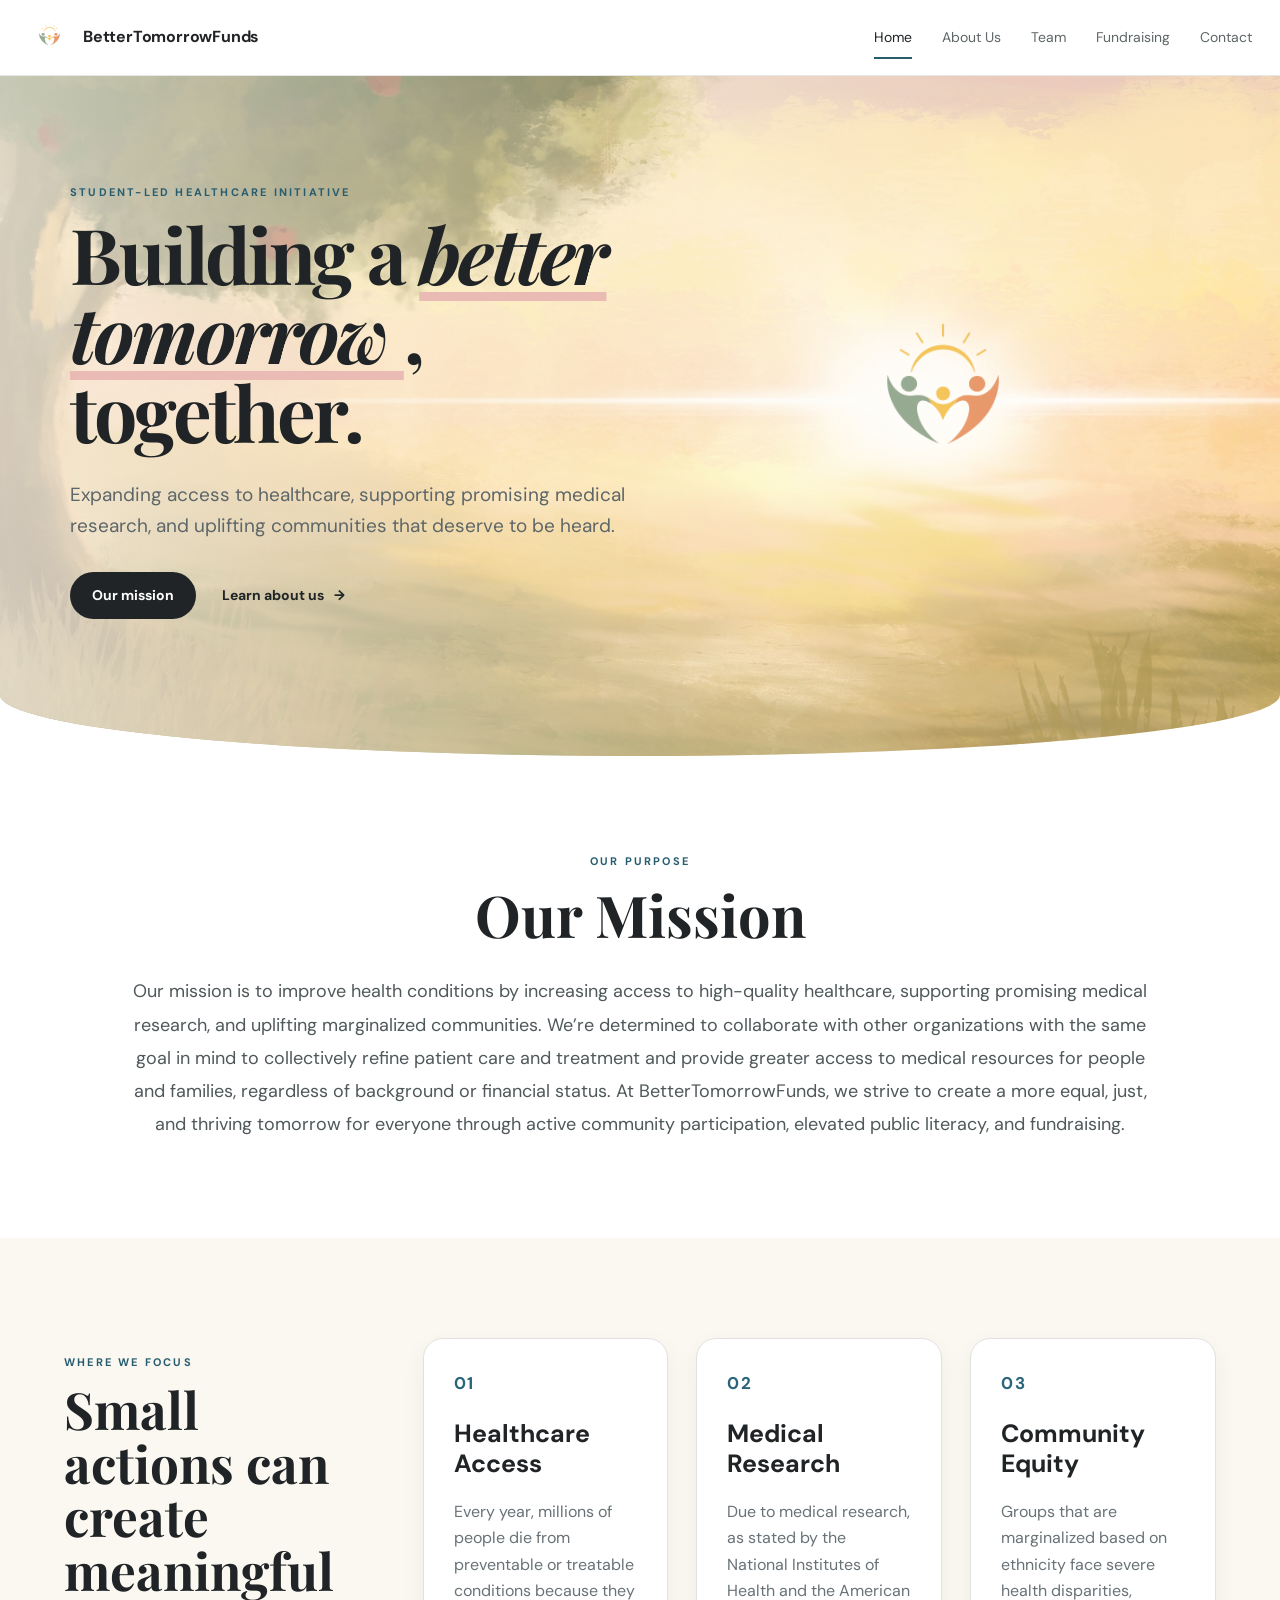
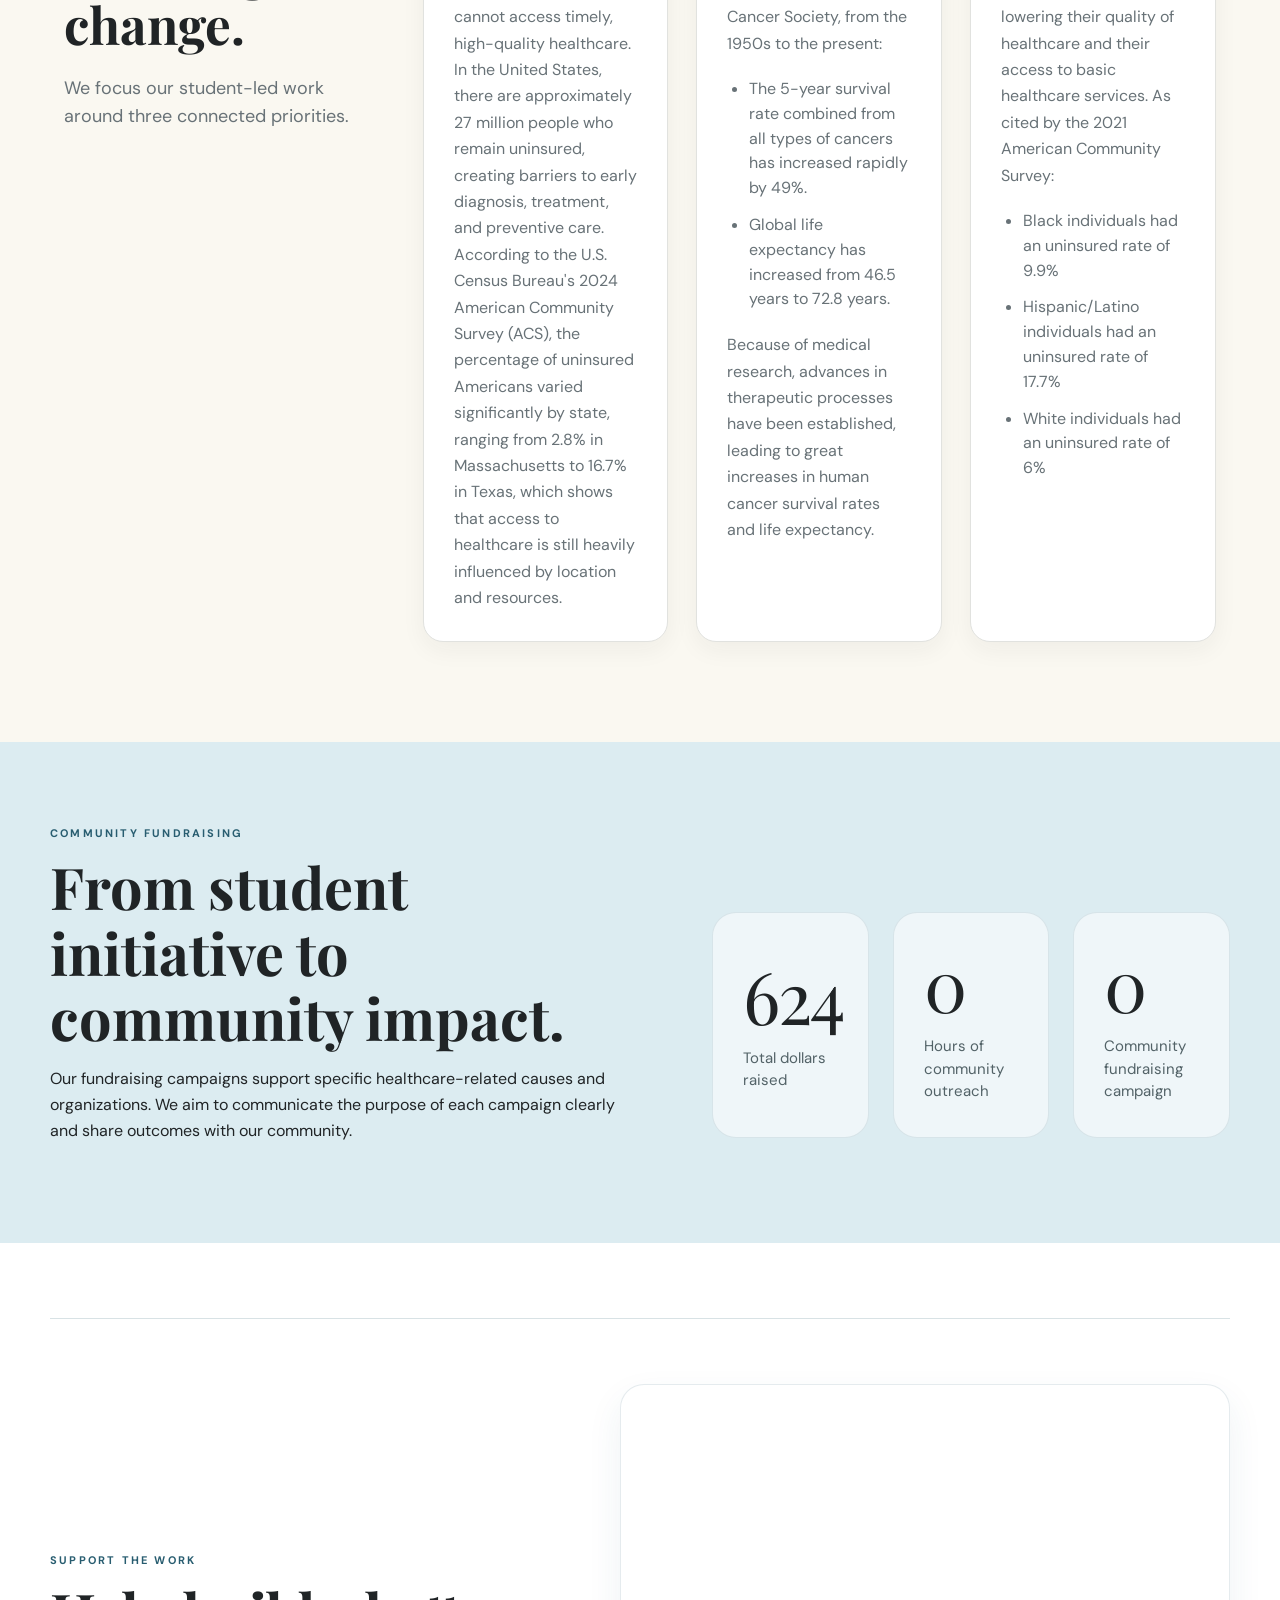
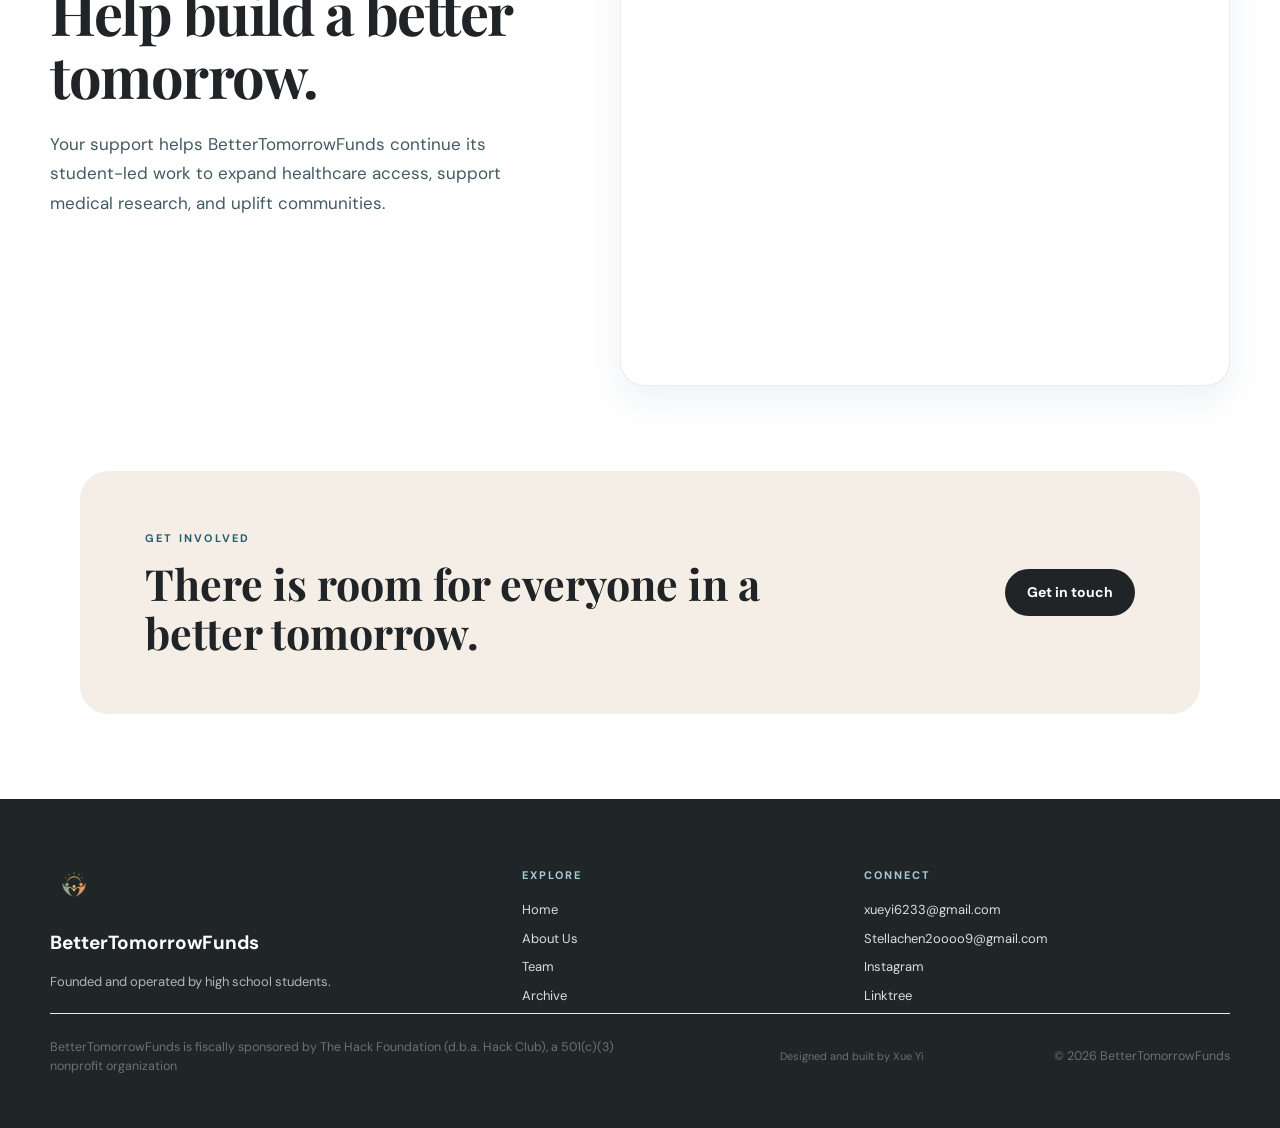
==== commit 6a1d9fdb: "Update index.html" ====
--- a/index.html
+++ b/index.html
@@ -838,7 +838,13 @@
       <a href="team/">
         Team
       </a>
-
+      <a
+        href="https://sites.google.com/view/bettertomorrowfunds"
+        target="_blank"
+        rel="noopener"
+      >
+        Archive
+      </a>
     </div>
 
 
--- a/style.css
+++ b/style.css
@@ -1774,7 +1774,7 @@
 
     align-items: center;
 
-    overflow: hidden;
+    overflow: visible;
   }
 
   .fundraising-stat:hover {
@@ -1793,20 +1793,26 @@
 
     letter-spacing: -1px;
 
-    margin: 0 0 12px;
+    margin: 0 0 18px;
+
+    text-align: center;
 
     white-space: nowrap;
 
-    overflow: hidden;
+    overflow: visible;
 
     font-variant-numeric: tabular-nums;
+
+    position: relative;
+    z-index: 1;
   }
 
   .fundraising-stat p {
+    display: block;
     width: 100%;
     max-width: 280px;
 
-    margin: 0;
+    margin: 0 auto;
 
     font-size: 14px;
 
@@ -1828,7 +1834,9 @@
 
     margin: 55px auto 0;
 
-    padding: 50px 0 0;
+    padding: 50px 20px 0;
+
+    box-sizing: border-box;
 
     border-top:
       1px solid rgba(40, 93, 112, 0.18);
@@ -2519,7 +2527,9 @@
 
     margin-top: 50px;
 
-    padding-top: 45px;
+    padding: 45px 32px 0;
+
+    box-sizing: border-box;
 
     gap: 32px;
 
@@ -2543,6 +2553,9 @@
     width: 100%;
 
     max-width: 100%;
+
+    margin-left: auto;
+    margin-right: auto;
 
     border-radius: 18px;
   }
@@ -2770,6 +2783,8 @@
   .stat-number {
     font-size: 52px;
 
+    margin-bottom: 17px;
+
     letter-spacing: -0.5px;
   }
 
@@ -2777,7 +2792,9 @@
   .donation-area {
     margin-top: 45px;
 
-    padding-top: 40px;
+    padding: 40px 24px 0;
+
+    box-sizing: border-box;
   }
 
   .donation-copy h2 {
@@ -2891,3 +2908,72 @@
   max-width: 100%;
   overflow-x: hidden;
 }
+
+/* =========================================================
+   FINAL MOBILE DONATION EMBED FIX
+   Keep the Support the Work content inset and scale the
+   external donation form so fixed-width embed content fits
+   on phone screens.
+   ========================================================= */
+
+@media (max-width: 750px) {
+
+  .donation-area {
+    width: calc(100% - 48px) !important;
+    max-width: 700px !important;
+    margin-left: auto !important;
+    margin-right: auto !important;
+    padding-left: 0 !important;
+    padding-right: 0 !important;
+    box-sizing: border-box;
+  }
+
+  .donation-copy {
+    width: 100% !important;
+    max-width: 100% !important;
+    margin-left: 0 !important;
+    margin-right: 0 !important;
+    box-sizing: border-box;
+  }
+
+  .donation-frame {
+    width: 100% !important;
+    max-width: 100% !important;
+    height: 640px;
+    margin-left: 0 !important;
+    margin-right: 0 !important;
+    overflow: hidden !important;
+    box-sizing: border-box;
+  }
+
+  .donation-frame iframe {
+    display: block;
+    width: 150% !important;
+    max-width: none !important;
+    height: 950px !important;
+    min-width: 0 !important;
+    border: none;
+    transform: scale(0.666667);
+    transform-origin: top left;
+    box-sizing: border-box;
+  }
+
+}
+
+@media (max-width: 400px) {
+
+  .donation-area {
+    width: calc(100% - 40px) !important;
+  }
+
+  .donation-frame {
+    height: 620px;
+  }
+
+  .donation-frame iframe {
+    width: 150% !important;
+    height: 930px !important;
+    transform: scale(0.666667);
+  }
+
+}
